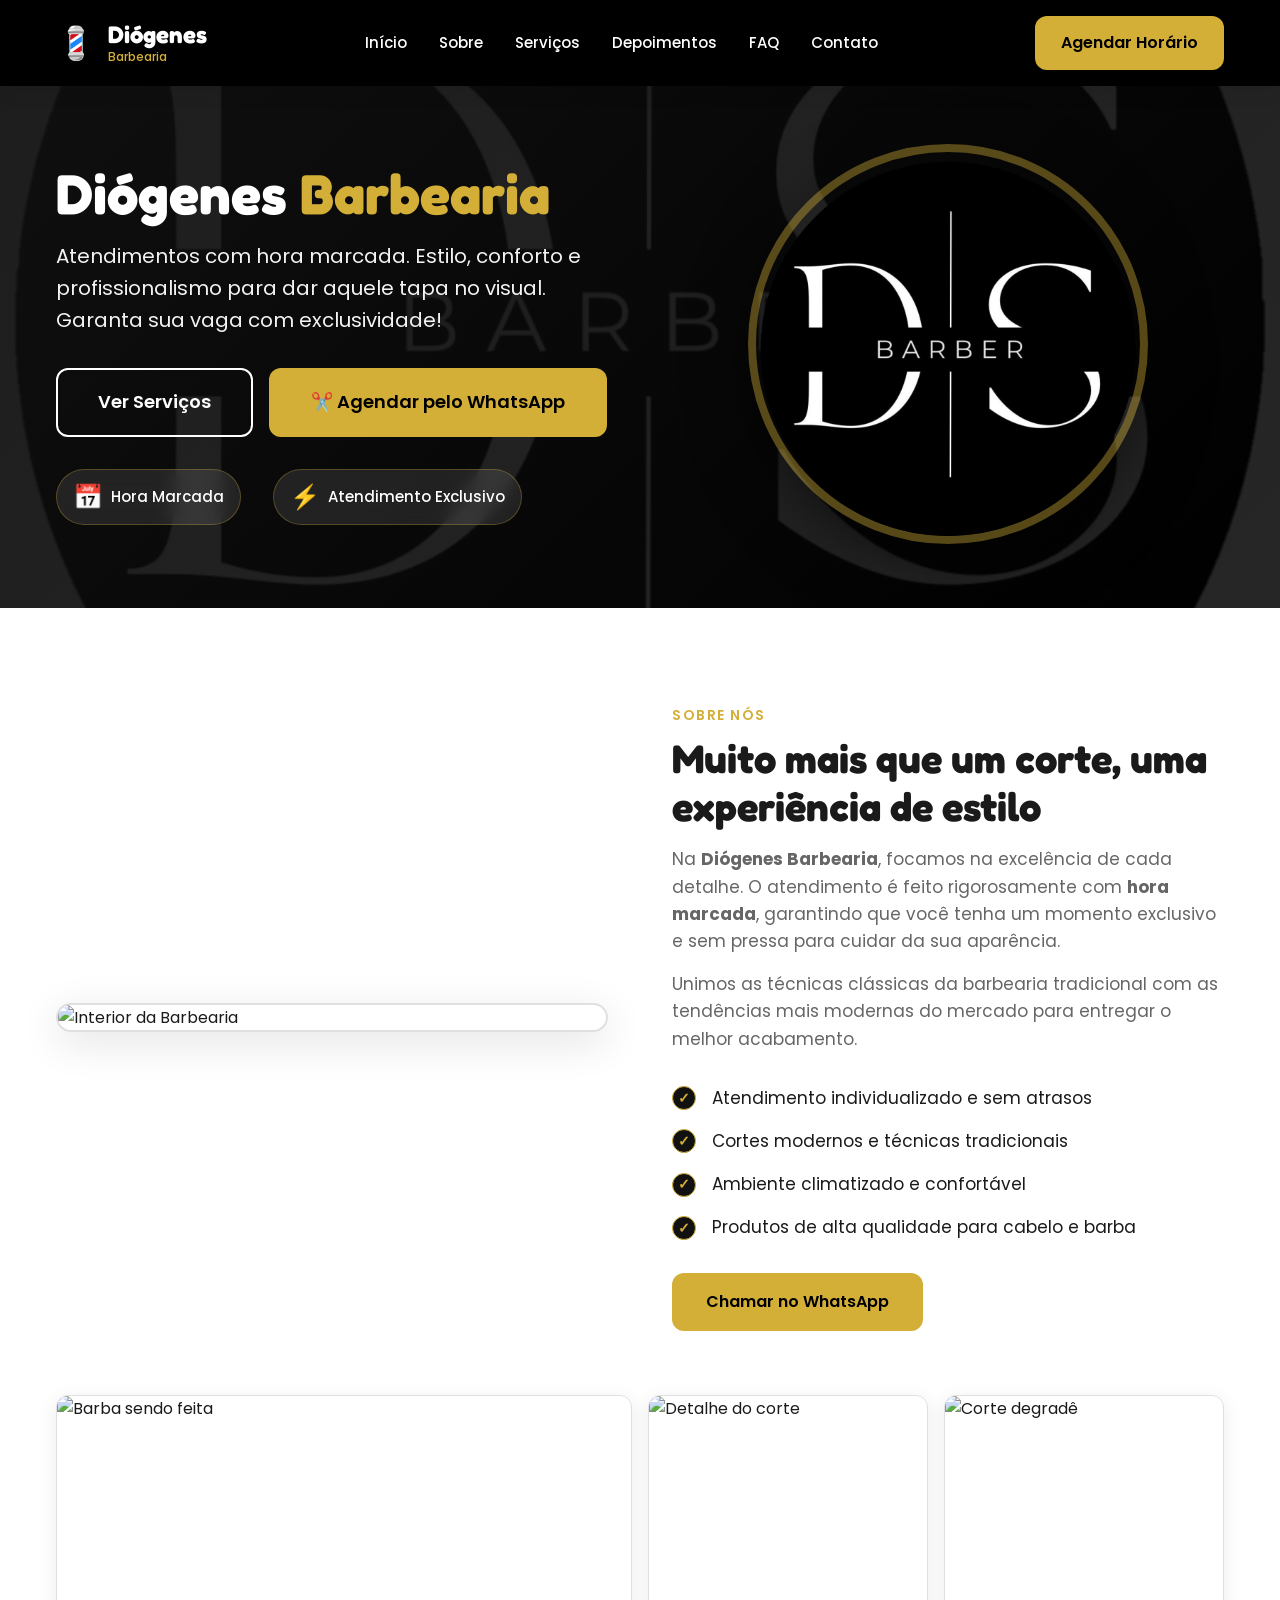
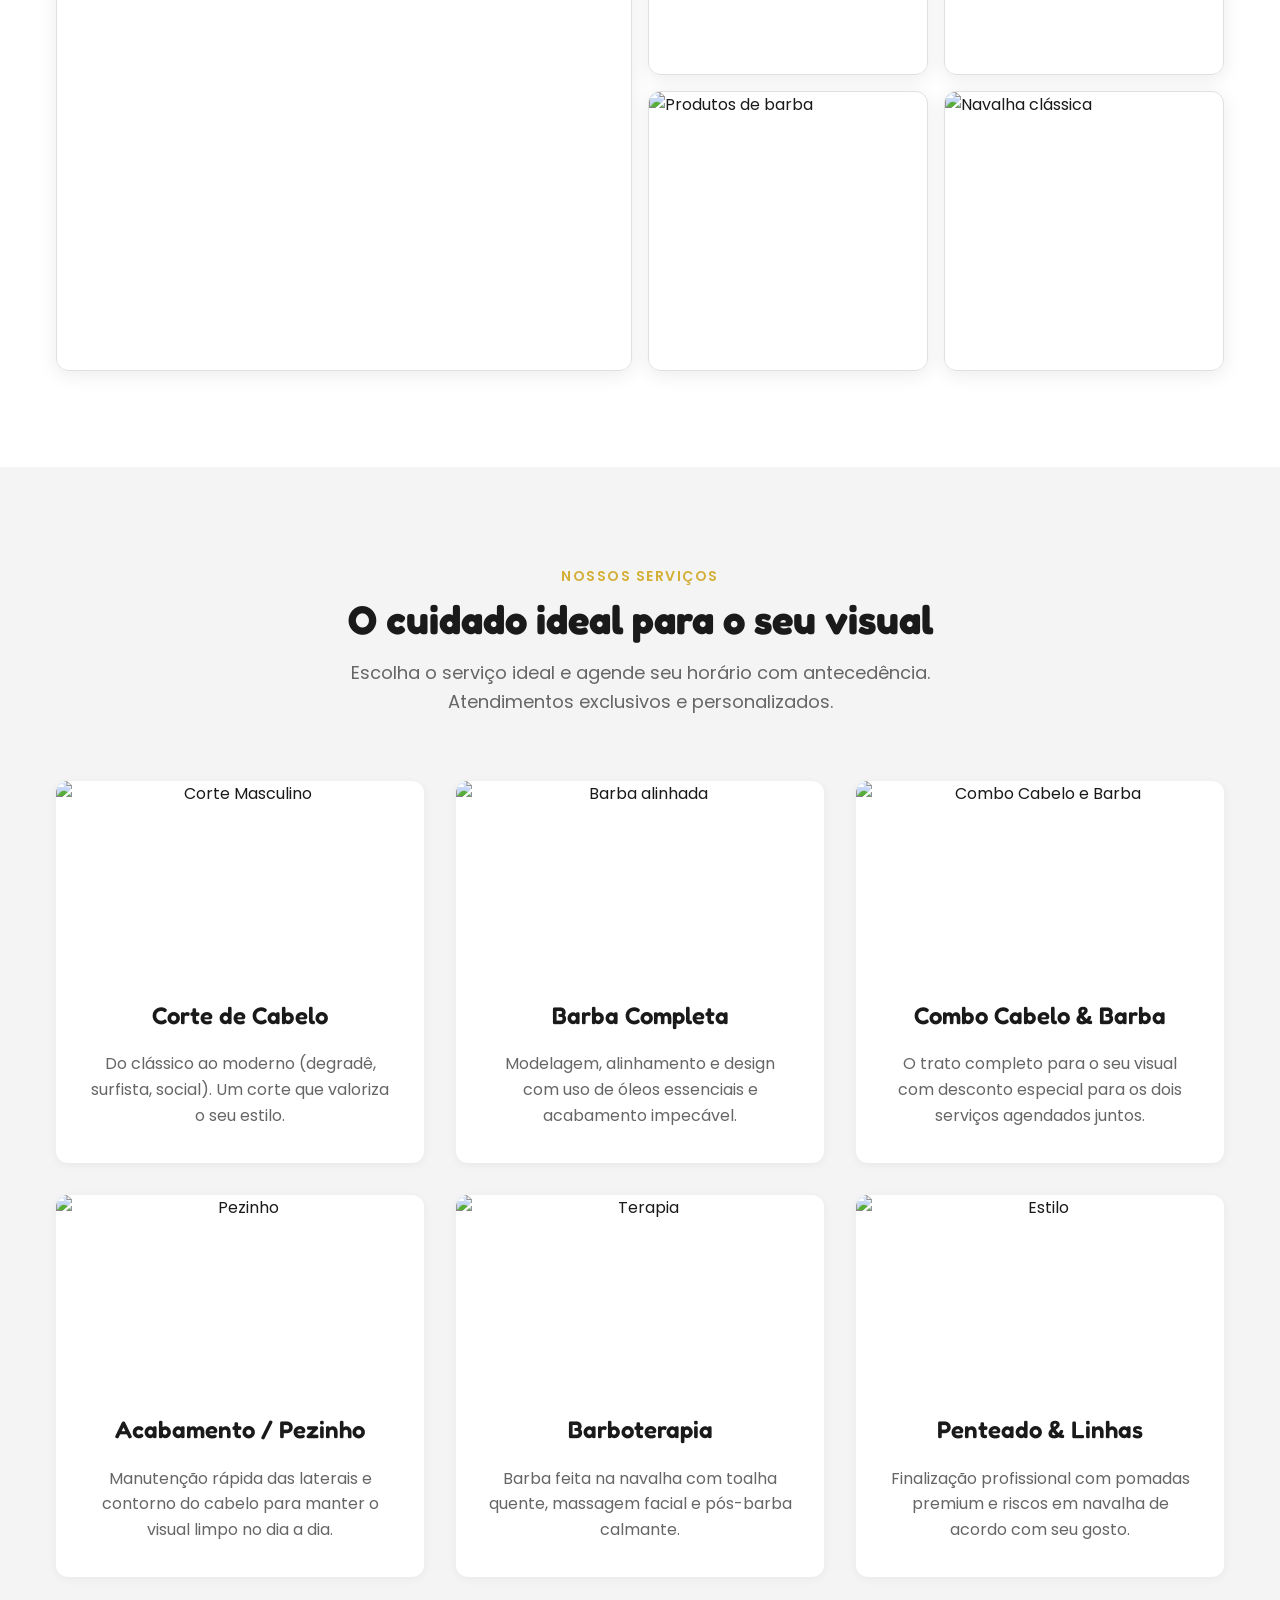
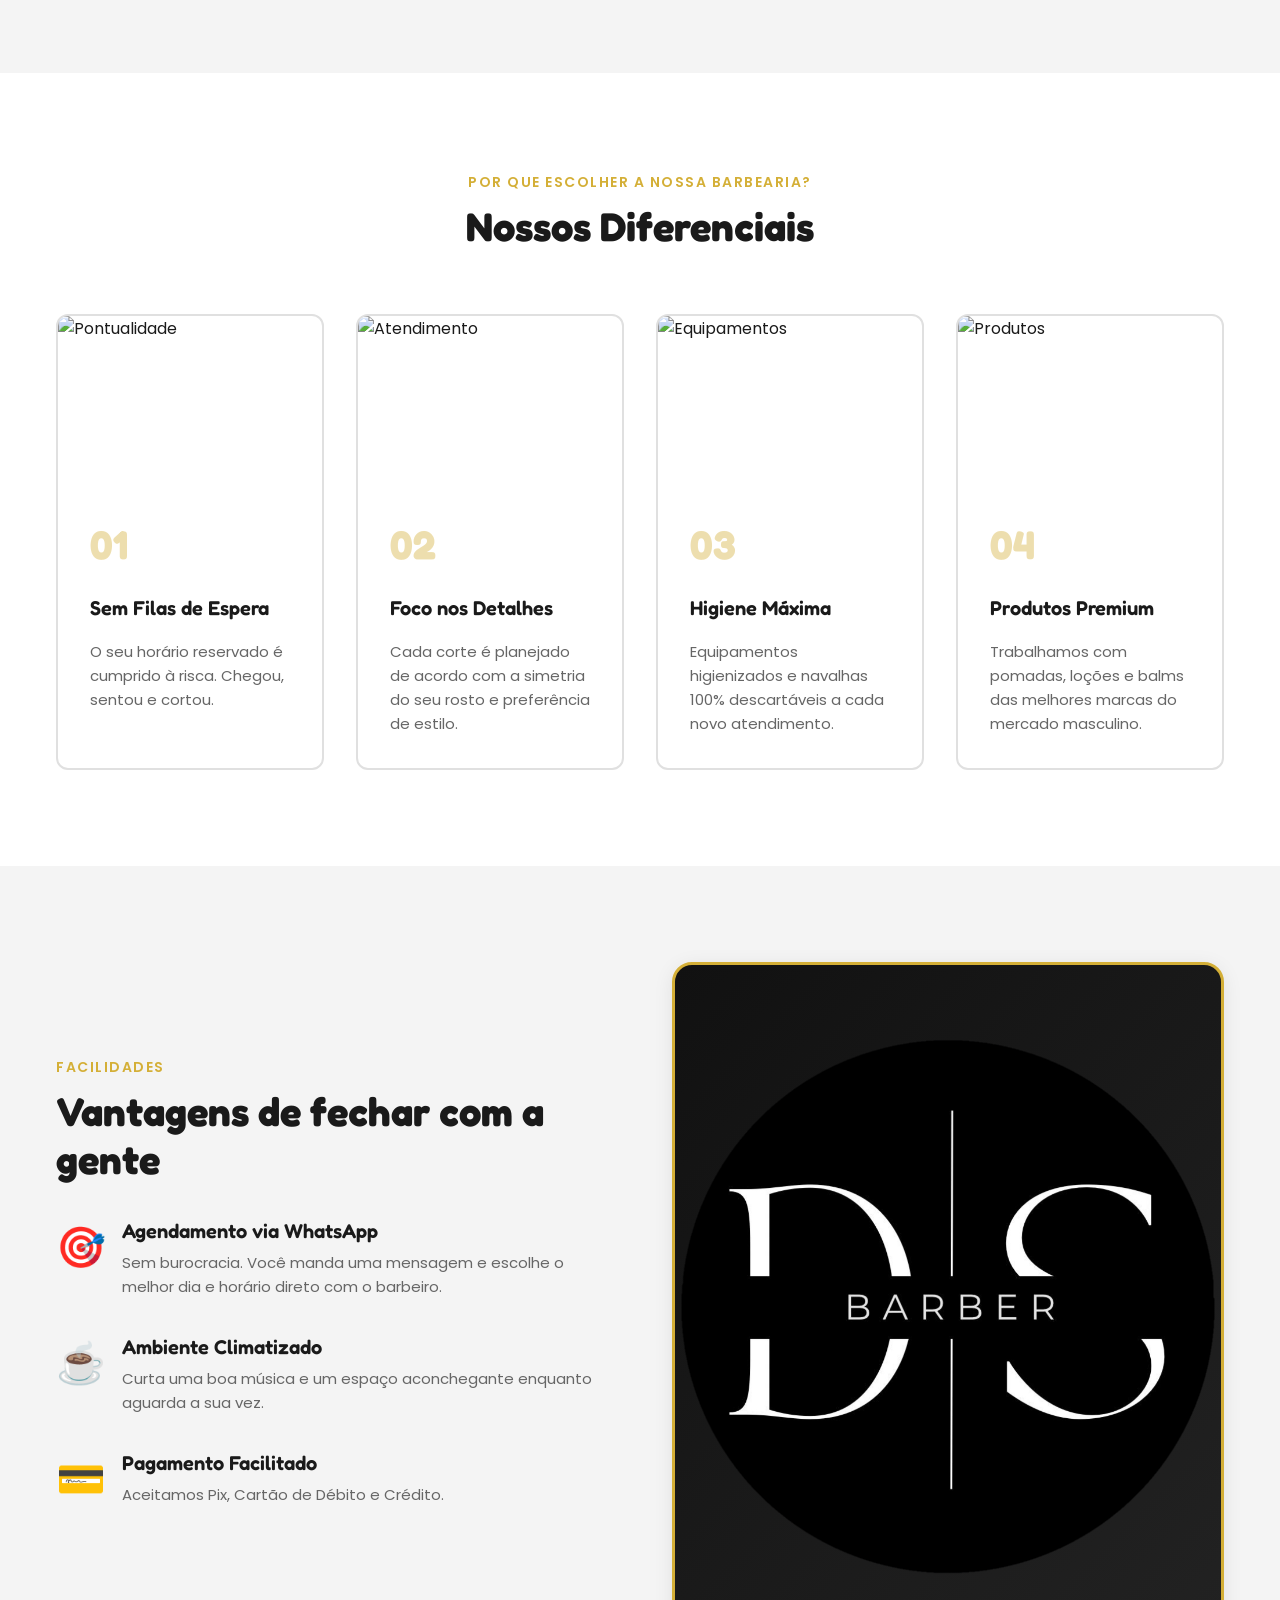
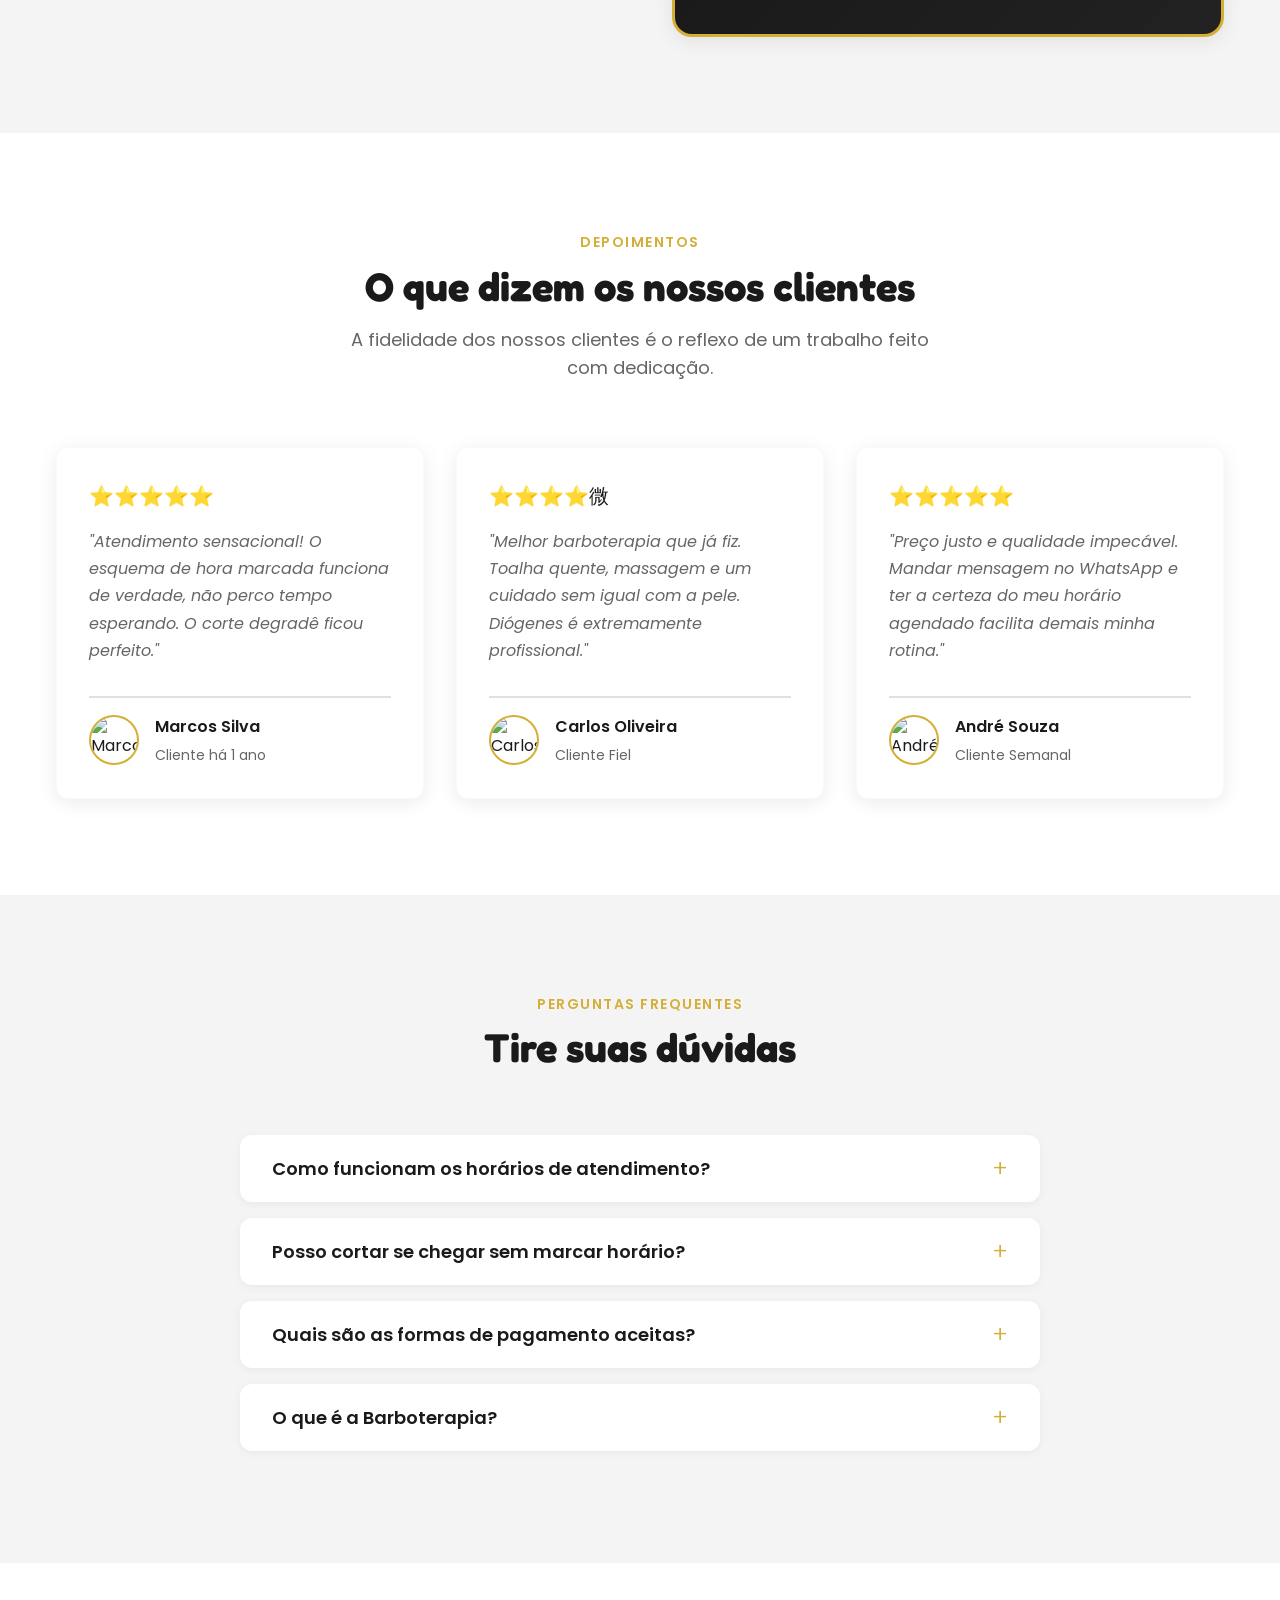
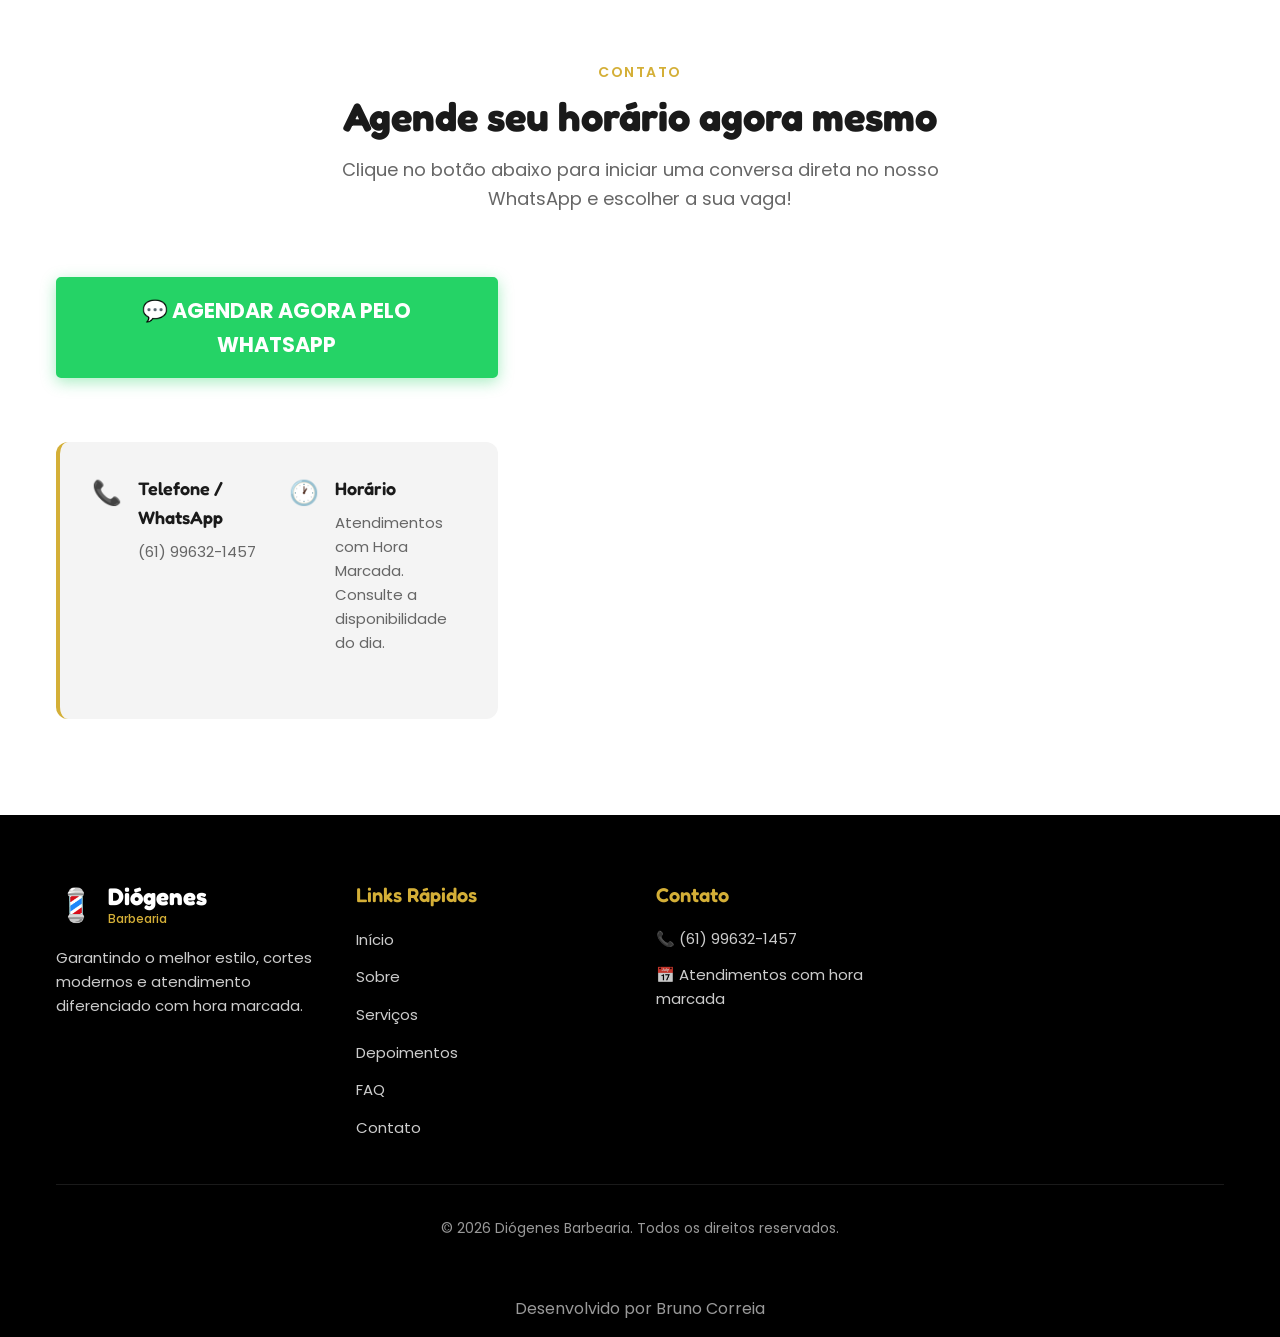
==== index.html @ 28c748ff "primeiro commit landing page barbearia" ====
<!DOCTYPE html>
<html lang="pt-BR">

<head>
    <meta charset="UTF-8">
    <meta name="viewport" content="width=device-width, initial-scale=1.0">

    <!-- ========== TÍTULO E DESCRIÇÃO ========== -->
    <title>Diógenes Barbearia | Estilo e Tradição com Hora Marcada</title>
    <meta name="description"
        content="Diógenes Barbearia. Atendimentos com hora marcada. Cortes modernos, barba alinhada e o cuidado que você merece. Agende seu horário pelo WhatsApp!">

    <!-- ========== FAVICON ========== -->
    <link rel="icon"
        href="data:image/svg+xml,<svg xmlns=%22http://www.w3.org/2000/svg%22 viewBox=%220 0 100 100%22><text y=%22.9em%22 font-size=%2290%22>💈</text></svg>">

    <!-- ========== FOLHA DE ESTILOS ========== -->
    <link rel="stylesheet" href="style.css">

    <!-- ========== FONTES GOOGLE ========== -->
    <link rel="preconnect" href="https://fonts.googleapis.com">
    <link rel="preconnect" href="https://fonts.gstatic.com" crossorigin>
    <link
        href="https://fonts.googleapis.com/css2?family=Poppins:wght@300;400;500;600;700&family=Fredoka:wght@400;500;600;700&display=swap"
        rel="stylesheet">
</head>

<body>

    <!-- ========================================
         HEADER / MENU NAVEGAÇÃO
         ======================================== -->
    <header class="header" id="header">
        <div class="container">
            <div class="header-content">

                <!-- ========== LOGO ========== -->
                <a href="#home" class="logo">
                    <span class="logo-icon">💈</span>
                    <span class="logo-text">
                        <span class="logo-name">Diógenes</span>
                        <span class="logo-tagline">Barbearia</span>
                    </span>
                </a>

                <!-- ========== MENU DESKTOP ========== -->
                <nav class="nav" id="nav-menu">
                    <ul class="nav-list">
                        <li><a href="#home" class="nav-link">Início</a></li>
                        <li><a href="#sobre" class="nav-link">Sobre</a></li>
                        <li><a href="#servicos" class="nav-link">Serviços</a></li>
                        <li><a href="#depoimentos" class="nav-link">Depoimentos</a></li>
                        <li><a href="#faq" class="nav-link">FAQ</a></li>
                        <li><a href="#contato" class="nav-link">Contato</a></li>
                    </ul>
                </nav>

                <!-- ========== BOTÃO CTA HEADER ========== -->
                <a href="https://wa.me/5561996321457?text=Ol%C3%A1%21+Gostaria+de+agendar+um+hor%C3%A1rio+na+D%C3%B3genes+Barbearia." target="_blank" class="btn btn-primary btn-header">Agendar Horário</a>

                <!-- ========== BOTÃO MENU MOBILE ========== -->
                <button class="menu-toggle" id="menu-toggle" aria-label="Toggle menu">
                    <span></span>
                    <span></span>
                    <span></span>
                </button>
            </div>
        </div>
    </header>

    <!-- ========================================
         SEÇÃO HERO / BANNER PRINCIPAL
         ======================================== -->
    <section class="hero" id="home">
        <!-- ========== BACKGROUND COM OVERLAY ========== -->
        <div class="hero-background"
            style="background-image: url('./img/barbearia.png');">
        </div>
        <div class="hero-overlay"></div>

        <div class="container">
            <div class="hero-content">

                <!-- ========== TEXTO HERO ========== -->
                <div class="hero-text">
                    <h1 class="hero-title">
                        Diógenes <span class="highlight">Barbearia</span>
                    </h1>
                    <p class="hero-description">
                        Atendimentos com hora marcada. Estilo, conforto e profissionalismo para dar aquele tapa no visual. Garanta sua vaga com exclusividade!
                    </p>

                    <!-- ========== BOTÕES CTA ========== -->
                    <div class="hero-buttons">
                        <a href="#servicos" class="btn btn-secondary btn-large">Ver Serviços</a>
                        <a href="https://wa.me/5561996321457?text=Ol%C3%A1%21+Quero+dar+um+tapa+no+visual.+Quais+s%C3%A3o+os+hor%C3%A1rios+dispon%C3%ADveis%3F" target="_blank" class="btn btn-primary btn-large">✂️ Agendar pelo WhatsApp</a>
                    </div>

                    <!-- ========== BADGES/DESTAQUES ========== -->
                    <div class="hero-badges">
                        <div class="badge">
                            <span class="badge-icon">📅</span>
                            <span class="badge-text">Hora Marcada</span>
                        </div>
                        <div class="badge">
                            <span class="badge-icon">⚡</span>
                            <span class="badge-text">Atendimento Exclusivo</span>
                        </div>
                    </div>
                </div>

                <!-- ========== IMAGEM HERO ========== -->
                <div class="hero-image">
                    <div class="hero-image-container">
                        <img src="./img/barbearia.png"
                            alt="Corte de cabelo masculino">
                    </div>
                </div>
            </div>
        </div>
    </section>

    <!-- ========================================
         SEÇÃO SOBRE NÓS
         ======================================== -->
    <section class="sobre" id="sobre">
        <div class="container">
            <div class="sobre-content">

                <!-- ========== IMAGEM SOBRE ========== -->
                <div class="sobre-image">
                    <img src="https://images.unsplash.com/photo-1514336937476-a5b961020a5c?q=80"
                        alt="Interior da Barbearia">
                </div>

                <!-- ========== TEXTO SOBRE ========== -->
                <div class="sobre-text">
                    <span class="section-label">Sobre Nós</span>
                    <h2 class="section-title">Muito mais que um corte, uma experiência de estilo</h2>
                    <p class="sobre-description">
                        Na <strong>Diógenes Barbearia</strong>, focamos na excelência de cada detalhe. O atendimento é feito rigorosamente com <strong>hora marcada</strong>, garantindo que você tenha um momento exclusivo e sem pressa para cuidar da sua aparência.
                    </p>
                    <p class="sobre-description">
                        Unimos as técnicas clássicas da barbearia tradicional com as tendências mais modernas do mercado para entregar o melhor acabamento.
                    </p>

                    <!-- ========== LISTA DE DIFERENCIAIS ========== -->
                    <ul class="sobre-list">
                        <li>
                            <span class="list-icon">✓</span>
                            <span>Atendimento individualizado e sem atrasos</span>
                        </li>
                        <li>
                            <span class="list-icon">✓</span>
                            <span>Cortes modernos e técnicas tradicionais</span>
                        </li>
                        <li>
                            <span class="list-icon">✓</span>
                            <span>Ambiente climatizado e confortável</span>
                        </li>
                        <li>
                            <span class="list-icon">✓</span>
                            <span>Produtos de alta qualidade para cabelo e barba</span>
                        </li>
                    </ul>

                    <a href="https://wa.me/5561996321457?text=Ol%C3%A1%21+Quero+reservar+um+hor%C3%A1rio." target="_blank" class="btn btn-primary">Chamar no WhatsApp</a>
                </div>
            </div>

            <!-- ========== GALERIA DE FOTOS ========== -->
            <div class="galeria">
                <div class="galeria-item galeria-item-large">
                    <img src="https://images.unsplash.com/photo-1589985494639-69e60c82cab2?q=80"
                        alt="Barba sendo feita">
                </div>
                <div class="galeria-item">
                    <img src="https://images.unsplash.com/photo-1520338661084-680395057c93?q=80"
                        alt="Detalhe do corte">
                </div>
                <div class="galeria-item">
                    <img src="https://images.unsplash.com/photo-1653875700329-a7c8aca94c95?q=80"
                        alt="Corte degradê">
                </div>
                <div class="galeria-item">
                    <img src="https://images.unsplash.com/photo-1735150949874-ec9c9c82b2c4?q=80"
                    alt="Produtos de barba">
                </div>
                <div class="galeria-item">
                    <img src="https://images.unsplash.com/photo-1648221122279-5246dd0cf86c?q=80"
                        alt="Navalha clássica">
                </div>
            </div>
        </div>
    </section>

    <!-- ========================================
         SEÇÃO SERVIÇOS
         ======================================== -->
    <section class="servicos" id="servicos">
        <div class="container">

            <!-- ========== TÍTULO DA SEÇÃO ========== -->
            <div class="section-header">
                <span class="section-label">Nossos Serviços</span>
                <h2 class="section-title">O cuidado ideal para o seu visual</h2>
                <p class="section-description">
                    Escolha o serviço ideal e agende seu horário com antecedência. Atendimentos exclusivos e personalizados.
                </p>
            </div>

            <!-- ========== GRID DE SERVIÇOS ========== -->
            <div class="servicos-grid">

                <!-- Serviço 1 -->
                <div class="servico-card">
                    <div class="servico-image">
                        <img src="https://images.unsplash.com/photo-1520338661084-680395057c93?q=80"
                            alt="Corte Masculino">
                    </div>
                    <div class="servico-icon"></div>
                    <h3 class="servico-title">Corte de Cabelo</h3>
                    <p class="servico-description">
                        Do clássico ao moderno (degradê, surfista, social). Um corte que valoriza o seu estilo.
                    </p>
                </div>

                <!-- Serviço 2 -->
                <div class="servico-card">
                    <div class="servico-image">
                        <img src="https://images.unsplash.com/photo-1648221122279-5246dd0cf86c?q=80"
                            alt="Barba alinhada">
                    </div>
                    <div class="servico-icon"></div>
                    <h3 class="servico-title">Barba Completa</h3>
                    <p class="servico-description">
                        Modelagem, alinhamento e design com uso de óleos essenciais e acabamento impecável.
                    </p>
                </div>

                <!-- Serviço 3 -->
                <div class="servico-card">
                    <div class="servico-image">
                        <img src="https://images.unsplash.com/photo-1589985494639-69e60c82cab2?q=80"
                            alt="Combo Cabelo e Barba">
                    </div>
                    <div class="servico-icon"></div>
                    <h3 class="servico-title">Combo Cabelo & Barba</h3>
                    <p class="servico-description">
                        O trato completo para o seu visual com desconto especial para os dois serviços agendados juntos.
                    </p>
                </div>

                <!-- Serviço 4 -->
                <div class="servico-card">
                    <div class="servico-image">
                        <img src="https://images.unsplash.com/photo-1735150949874-ec9c9c82b2c4?q=80" alt="Pezinho">
                    </div>
                    <div class="servico-icon"></div>
                    <h3 class="servico-title">Acabamento / Pezinho</h3>
                    <p class="servico-description">
                        Manutenção rápida das laterais e contorno do cabelo para manter o visual limpo no dia a dia.
                    </p>
                </div>

                <!-- Serviço 5 -->
                <div class="servico-card">
                    <div class="servico-image">
                        <img src="https://images.unsplash.com/photo-1653875700329-a7c8aca94c95?q=80" alt="Terapia">
                    </div>
                    <div class="servico-icon"></div>
                    <h3 class="servico-title">Barboterapia</h3>
                    <p class="servico-description">
                        Barba feita na navalha com toalha quente, massagem facial e pós-barba calmante.
                    </p>
                </div>

                <!-- Serviço 6 -->
                <div class="servico-card">
                    <div class="servico-image">
                        <img src="https://images.unsplash.com/photo-1599351431202-1e0f0137899a?w=400&q=80"
                            alt="Estilo">
                    </div>
                    <div class="servico-icon"></div>
                    <h3 class="servico-title">Penteado & Linhas</h3>
                    <p class="servico-description">
                        Finalização profissional com pomadas premium e riscos em navalha de acordo com seu gosto.
                    </p>
                </div>
            </div>
        </div>
    </section>

    <!-- ========================================
         SEÇÃO DESTAQUES / DIFERENCIAIS
         ======================================== -->
    <section class="destaques">
        <div class="container">

            <!-- ========== TÍTULO DA SEÇÃO ========== -->
            <div class="section-header">
                <span class="section-label">Por Que Escolher a Nossa Barbearia?</span>
                <h2 class="section-title">Nossos Diferenciais</h2>
            </div>

            <!-- ========== GRID DE DESTAQUES ========== -->
            <div class="destaques-grid">

                <div class="destaque-card">
                    <div class="destaque-image">
                        <img src="https://images.unsplash.com/photo-1503951914875-452162b0f3f1?w=400&q=80"
                            alt="Pontualidade">
                    </div>
                    <div class="destaque-number">01</div>
                    <h3 class="destaque-title">Sem Filas de Espera</h3>
                    <p class="destaque-description">
                        O seu horário reservado é cumprido à risca. Chegou, sentou e cortou.
                    </p>
                </div>

                <div class="destaque-card">
                    <div class="destaque-image">
                        <img src="https://images.unsplash.com/photo-1621605815971-fbc98d665033?w=400&q=80"
                            alt="Atendimento">
                    </div>
                    <div class="destaque-number">02</div>
                    <h3 class="destaque-title">Foco nos Detalhes</h3>
                    <p class="destaque-description">
                        Cada corte é planejado de acordo com a simetria do seu rosto e preferência de estilo.
                    </p>
                </div>

                <div class="destaque-card">
                    <div class="destaque-image">
                        <img src="https://images.unsplash.com/photo-1585747860715-2ba37e788b70?w=400&q=80"
                            alt="Equipamentos">
                    </div>
                    <div class="destaque-number">03</div>
                    <h3 class="destaque-title">Higiene Máxima</h3>
                    <p class="destaque-description">
                        Equipamentos higienizados e navalhas 100% descartáveis a cada novo atendimento.
                    </p>
                </div>

                <div class="destaque-card">
                    <div class="destaque-image">
                        <img src="https://images.unsplash.com/photo-1587909209111-5097ee578ec3?q=80"
                            alt="Produtos">
                    </div>
                    <div class="destaque-number">04</div>
                    <h3 class="destaque-title">Produtos Premium</h3>
                    <p class="destaque-description">
                        Trabalhamos com pomadas, loções e balms das melhores marcas do mercado masculino.
                    </p>
                </div>
            </div>
        </div>
    </section>

    <!-- ========================================
         SEÇÃO BENEFÍCIOS
         ======================================== -->
    <section class="beneficios">
        <div class="container">
            <div class="beneficios-content">

                <!-- ========== TEXTO BENEFÍCIOS ========== -->
                <div class="beneficios-text">
                    <span class="section-label">Facilidades</span>
                    <h2 class="section-title">Vantagens de fechar com a gente</h2>

                    <div class="beneficios-list">
                        <div class="beneficio-item">
                            <div class="beneficio-icon">🎯</div>
                            <div class="beneficio-text">
                                <h3>Agendamento via WhatsApp</h3>
                                <p>Sem burocracia. Você manda uma mensagem e escolhe o melhor dia e horário direto com o barbeiro.</p>
                            </div>
                        </div>

                        <div class="beneficio-item">
                            <div class="beneficio-icon">☕</div>
                            <div class="beneficio-text">
                                <h3>Ambiente Climatizado</h3>
                                <p>Curta uma boa música e um espaço aconchegante enquanto aguarda a sua vez.</p>
                            </div>
                        </div>

                        <div class="beneficio-item">
                            <div class="beneficio-icon">💳</div>
                            <div class="beneficio-text">
                                <h3>Pagamento Facilitado</h3>
                                <p>Aceitamos Pix, Cartão de Débito e Crédito.</p>
                            </div>
                        </div>
                    </div>
                </div>

                <!-- ========== IMAGEM BENEFÍCIOS ========== -->
                <div class="beneficios-image">
                    <div class="beneficios-image-placeholder">
                        <img class="beneficios-emoji" src="./img/barbearia.png" alt="logo babearia">
                    </div>
                </div>
            </div>
        </div>
    </section>

    <!-- ========================================
         SEÇÃO DEPOIMENTOS
         ======================================== -->
    <section class="depoimentos" id="depoimentos">
        <div class="container">

            <!-- ========== TÍTULO DA SEÇÃO ========== -->
            <div class="section-header">
                <span class="section-label">Depoimentos</span>
                <h2 class="section-title">O que dizem os nossos clientes</h2>
                <p class="section-description">
                    A fidelidade dos nossos clientes é o reflexo de um trabalho feito com dedicação.
                </p>
            </div>

            <!-- ========== GRID DE DEPOIMENTOS ========== -->
            <div class="depoimentos-grid">

                <!-- Depoimento 1 -->
                <div class="depoimento-card">
                    <div class="depoimento-rating">⭐⭐⭐⭐⭐</div>
                    <p class="depoimento-text">
                        "Atendimento sensacional! O esquema de hora marcada funciona de verdade, não perco tempo esperando. O corte degradê ficou perfeito."
                    </p>
                    <div class="depoimento-author">
                        <div class="author-avatar">
                            <img src="https://images.unsplash.com/photo-1500648767791-00dcc994a43e?w=100&q=80"
                                alt="Marcos Silva">
                        </div>
                        <div class="author-info">
                            <h4 class="author-name">Marcos Silva</h4>
                            <p class="author-pet">Cliente há 1 ano</p>
                        </div>
                    </div>
                </div>

                <!-- Depoimento 2 -->
                <div class="depoimento-card">
                    <div class="depoimento-rating">⭐⭐⭐⭐微</div>
                    <p class="depoimento-text">
                        "Melhor barboterapia que já fiz. Toalha quente, massagem e um cuidado sem igual com a pele. Diógenes é extremamente profissional."
                    </p>
                    <div class="depoimento-author">
                        <div class="author-avatar">
                            <img src="https://images.unsplash.com/photo-1534774592507-488885376ad3?w=100&q=80"
                                alt="Carlos Oliveira">
                        </div>
                        <div class="author-info">
                            <h4 class="author-name">Carlos Oliveira</h4>
                            <p class="author-pet">Cliente Fiel</p>
                        </div>
                    </div>
                </div>

                <!-- Depoimento 3 -->
                <div class="depoimento-card">
                    <div class="depoimento-rating">⭐⭐⭐⭐⭐</div>
                    <p class="depoimento-text">
                        "Preço justo e qualidade impecável. Mandar mensagem no WhatsApp e ter a certeza do meu horário agendado facilita demais minha rotina."
                    </p>
                    <div class="depoimento-author">
                        <div class="author-avatar">
                            <img src="https://images.unsplash.com/photo-1438761681033-6461ffad8d80?w=100&q=80"
                                alt="André Paula">
                        </div>
                        <div class="author-info">
                            <h4 class="author-name">André Souza</h4>
                            <p class="author-pet">Cliente Semanal</p>
                        </div>
                    </div>
                </div>
            </div>
        </div>
    </section>

    <!-- ========================================
         SEÇÃO FAQ (PERGUNTAS FREQUENTES)
         ======================================== -->
    <section class="faq" id="faq">
        <div class="container">

            <!-- ========== TÍTULO DA SEÇÃO ========== -->
            <div class="section-header">
                <span class="section-label">Perguntas Frequentes</span>
                <h2 class="section-title">Tire suas dúvidas</h2>
            </div>

            <!-- ========== LISTA FAQ ACORDEÃO ========== -->
            <div class="faq-list">

                <!-- FAQ Item 1 -->
                <div class="faq-item">
                    <button class="faq-question">
                        <span>Como funcionam os horários de atendimento?</span>
                        <span class="faq-icon">+</span>
                    </button>
                    <div class="faq-answer">
                        <p>Trabalhamos exclusivamente sob agendamento prévio. Entre em contato pelo nosso WhatsApp para conferir a grade de horários disponíveis da semana.</p>
                    </div>
                </div>

                <!-- FAQ Item 2 -->
                <div class="faq-item">
                    <button class="faq-question">
                        <span>Posso cortar se chegar sem marcar horário?</span>
                        <span class="faq-icon">+</span>
                    </button>
                    <div class="faq-answer">
                        <p>Para podermos te dar total atenção e evitar filas, priorizamos os horários agendados. Recomendamos mandar uma mensagem rápida antes de vir para garantir seu atendimento!</p>
                    </div>
                </div>

                <!-- FAQ Item 3 -->
                <div class="faq-item">
                    <button class="faq-question">
                        <span>Quais são as formas de pagamento aceitas?</span>
                        <span class="faq-icon">+</span>
                    </button>
                    <div class="faq-answer">
                        <p>Aceitamos pagamentos em dinheiro, PIX e cartões de débito ou crédito.</p>
                    </div>
                </div>

                <!-- FAQ Item 4 -->
                <div class="faq-item">
                    <button class="faq-question">
                        <span>O que é a Barboterapia?</span>
                        <span class="faq-icon">+</span>
                    </button>
                    <div class="faq-answer">
                        <p>É um tratamento relaxante completo para a sua barba: usamos toalhas quentes para abrir os poros, cremes pré-shave hidratantes, corte detalhado na navalha e finalização com pós-barba nutritivo para evitar irritações.</p>
                    </div>
                </div>
            </div>
        </div>
    </section>

    <!-- ========================================
         SEÇÃO CONTATO
         ======================================== -->
    <section class="contato" id="contato">
        <div class="container">

            <!-- ========== TÍTULO DA SEÇÃO ========== -->
            <div class="section-header">
                <span class="section-label">Contato</span>
                <h2 class="section-title">Agende seu horário agora mesmo</h2>
                <p class="section-description">
                    Clique no botão abaixo para iniciar uma conversa direta no nosso WhatsApp e escolher a sua vaga!
                </p>
            </div>

            <div class="contato-content" style="text-align: center; margin-bottom: 40px;">
                <!-- BOTÃO WHATSAPP DIRETO CHAMATIVO -->
                <a href="https://wa.me/5561996321457?text=Ol%C3%A1+D%C3%B3genes%2C+quero+agendar+um+hor%C3%A1rio+para+esta+semana%21" target="_blank" class="btn btn-primary btn-large" style="background-color: #25D366; border-color: #25D366; font-size: 1.3rem; padding: 15px 40px; display: inline-flex; align-items: center; gap: 10px; color: #fff; text-decoration: none; border-radius: 5px; font-weight: bold; box-shadow: 0 4px 15px rgba(37,211,102,0.4);">
                    <span>💬 AGENDAR AGORA PELO WHATSAPP</span>
                </a>
            </div>

            <div class="contato-content">

                <!-- ========== INFORMAÇÕES DE CONTATO ========== -->
                <div class="contato-info" style="grid-template-columns: 1fr 1fr; display: grid; gap: 20px;">

                    <div class="info-item">
                        <div class="info-icon">📞</div>
                        <div class="info-text">
                            <h3>Telefone / WhatsApp</h3>
                            <p>(61) 99632-1457</p>
                        </div>
                    </div>

                    <div class="info-item">
                        <div class="info-icon">🕐</div>
                        <div class="info-text">
                            <h3>Horário</h3>
                            <p>Atendimentos com Hora Marcada.<br>Consulte a disponibilidade do dia.</p>
                        </div>
                    </div>

                </div>

            </div>
        </div>
    </section>

    <!-- ========================================
         FOOTER / RODAPÉ
         ======================================== -->
    <footer class="footer">
        <div class="container">
            <div class="footer-content">

                <!-- ========== COLUNA 1: SOBRE ========== -->
                <div class="footer-col">
                    <div class="footer-logo">
                        <span class="logo-icon">💈</span>
                        <span class="logo-text">
                            <span class="logo-name">Diógenes</span>
                            <span class="logo-tagline">Barbearia</span>
                        </span>
                    </div>
                    <p class="footer-description">
                        Garantindo o melhor estilo, cortes modernos e atendimento diferenciado com hora marcada.
                    </p>
                </div>

                <!-- ========== COLUNA 2: LINKS RÁPIDOS ========== -->
                <div class="footer-col">
                    <h3 class="footer-title">Links Rápidos</h3>
                    <ul class="footer-links">
                        <li><a href="#home">Início</a></li>
                        <li><a href="#sobre">Sobre</a></li>
                        <li><a href="#servicos">Serviços</a></li>
                        <li><a href="#depoimentos">Depoimentos</a></li>
                        <li><a href="#faq">FAQ</a></li>
                        <li><a href="#contato">Contato</a></li>
                    </ul>
                </div>

                <!-- ========== COLUNA 3: CONTATO ========== -->
                <div class="footer-col">
                    <h3 class="footer-title">Contato</h3>
                    <ul class="footer-contact">
                        <li>📞 (61) 99632-1457</li>
                        <li>📅 Atendimentos com hora marcada</li>
                    </ul>
                </div>
            </div>

            <!-- ========== LINHA DE COPYRIGHT ========== -->
            <div class="footer-bottom">
                <p>&copy; 2026 Diógenes Barbearia. Todos os direitos reservados.</p>
            </div>
        </div>
    </footer>

    <!-- ========== CRÉDITOS SOLICITADOS ========== -->
    <div class="credits">
        Desenvolvido por Bruno Correia
    </div>

    <!-- ========== ARQUIVO JAVASCRIPT ========== -->
    <script src="script.js"></script>

</body>

</html>
---- style.css ----
/* ==========================================
   VARIÁVEIS CSS - PERSONALIZE AS CORES AQUI
   ========================================== */
:root {
    /* ========== CORES PRINCIPAIS (INSPIRADO NA BARBEARIA + DOURADO) ========== */
    --cor-primaria: #111111;          /* Preto profundo predominante */
    --cor-primaria-escura: #000000;   /* Preto absoluto para hovers/contrastes */
    --cor-primaria-clara: #F4F4F4;    /* Cinza gelo muito claro para backgrounds neutros */

    --cor-secundaria: #D4AF37;        /* Ouro Metálico/Dourado Clássico */
    --cor-secundaria-escura: #AA8B2C; /* Dourado mais escuro para hover de botões */
    --cor-secundaria-clara: #F9F5E8;  /* Creme/Ouro muito suave para fundos destacados */

    --cor-acento: #D4AF37;            /* Dourado mantido para acentos e consistência */
    --cor-acento-escura: #AA8B2C;     /* Dourado escuro */
    --cor-acento-clara: #F9F5E8;      /* Dourado claro de fundo */

    /* ========== CORES NEUTRAS ========== */
    --cor-texto: #1A1A1A;             /* Texto principal quase preto para alta legibilidade */
    --cor-texto-claro: #666666;       /* Texto secundário/cinza elegante */
    --cor-branco: #FFFFFF;            /* Branco puro */
    --cor-cinza-claro: #FAFAFA;       /* Cinza de fundo extremamente limpo */
    --cor-cinza: #E0E0E0;             /* Linhas divisórias e bordas sutis */
    --cor-cinza-medio: #BDBDBD;       /* Cinza médio */

    /* ========== TIPOGRAFIA (EDITÁVEL) ========== */
    --fonte-principal: 'Poppins', sans-serif;
    --fonte-display: 'Fredoka', cursive;

    /* ========== ESPAÇAMENTOS (EDITÁVEL) ========== */
    --espacamento-xs: 0.5rem;   /* 8px */
    --espacamento-sm: 1rem;     /* 16px */
    --espacamento-md: 2rem;     /* 32px */
    --espacamento-lg: 4rem;     /* 64px */
    --espacamento-xl: 6rem;     /* 96px */

    /* ========== TAMANHOS (EDITÁVEL) ========== */
    --border-radius: 12px;
    --border-radius-lg: 20px;
    --box-shadow: 0 4px 20px rgba(0, 0, 0, 0.08);
    --box-shadow-lg: 0 10px 40px rgba(0, 0, 0, 0.12);

    /* ========== TRANSIÇÕES ========== */
    --transicao: all 0.3s ease;
}

/* ==========================================
   RESET E CONFIGURAÇÕES GLOBAIS
   ========================================== */
* {
    margin: 0;
    padding: 0;
    box-sizing: border-box;
}

html {
    scroll-behavior: smooth;
    font-size: 16px;
}

body {
    font-family: var(--fonte-principal);
    color: var(--cor-texto);
    line-height: 1.6;
    overflow-x: hidden;
}

img {
    max-width: 100%;
    height: auto;
    display: block;
}

a {
    text-decoration: none;
    color: inherit;
}

ul {
    list-style: none;
}

button {
    border: none;
    background: none;
    cursor: pointer;
    font-family: inherit;
}

/* ==========================================
   CONTAINER E UTILITÁRIOS
   ========================================== */
.container {
    max-width: 1200px;
    margin: 0 auto;
    padding: 0 var(--espacamento-sm);
}

.section-label {
    display: inline-block;
    color: var(--cor-secundaria); /* Ajustado para dourado para destacar a barbearia */
    font-weight: 600;
    font-size: 0.875rem;
    text-transform: uppercase;
    letter-spacing: 1.5px;
    margin-bottom: var(--espacamento-xs);
}

.section-title {
    font-family: var(--fonte-display);
    font-size: 2.5rem;
    font-weight: 700;
    color: var(--cor-texto);
    margin-bottom: var(--espacamento-sm);
    line-height: 1.2;
}

.section-description {
    font-size: 1.125rem;
    color: var(--cor-texto-claro);
    max-width: 600px;
    margin: 0 auto;
}

.section-header {
    text-align: center;
    margin-bottom: var(--espacamento-lg);
}

/* ==========================================
   BOTÕES
   ========================================== */
.btn {
    display: inline-block;
    padding: 0.875rem 2rem;
    border-radius: var(--border-radius);
    font-weight: 600;
    font-size: 1rem;
    text-align: center;
    transition: var(--transicao);
    cursor: pointer;
    border: 2px solid transparent;
}

.btn-primary {
    background: var(--cor-secundaria); /* Primário agora é Dourado para botões chamativos */
    color: var(--cor-primaria-escura);  /* Texto preto no botão dourado para alto contraste */
}

.btn-primary:hover {
    background: var(--cor-secundaria-escura);
    transform: translateY(-2px);
    box-shadow: var(--box-shadow);
}

.btn-secondary {
    background: transparent;
    color: var(--cor-branco);
    border-color: var(--cor-branco);
}

.btn-secondary:hover {
    background: var(--cor-branco);
    color: var(--cor-primaria-escura);
}

/* ========== BOTÃO SECUNDÁRIO NO HERO (EDITÁVEL) ========== */
.hero .btn-secondary {
    color: var(--cor-branco);
    border-color: var(--cor-branco);
}

.hero .btn-secondary:hover {
    background: var(--cor-branco);
    color: var(--cor-primaria-escura);
}

.btn-large {
    padding: 1.125rem 2.5rem;
    font-size: 1.125rem;
}

.btn-block {
    display: block;
    width: 100%;
}

/* ==========================================
   HEADER / NAVEGAÇÃO
   ========================================== */
.header {
    position: fixed;
    top: 0;
    left: 0;
    width: 100%;
    background: var(--cor-primaria-escura); /* Header preto luxuoso */
    box-shadow: var(--box-shadow);
    z-index: 1000;
    transition: var(--transicao);
}

.header-content {
    display: flex;
    align-items: center;
    justify-content: space-between;
    padding: 1rem 0;
}

/* Logo */
.logo {
    display: flex;
    align-items: center;
    gap: 0.75rem;
}

.logo-icon {
    font-size: 2rem;
}

.logo-text {
    display: flex;
    flex-direction: column;
    line-height: 1.2;
}

.logo-name {
    font-family: var(--fonte-display);
    font-size: 1.5rem;
    font-weight: 700;
    color: var(--cor-branco);
}

.logo-tagline {
    font-size: 0.75rem;
    color: var(--cor-secundaria); /* Tagline em dourado */
    font-weight: 500;
}

/* Navegação Desktop */
.nav-list {
    display: flex;
    gap: 2rem;
    align-items: center;
}

.nav-link {
    color: var(--cor-branco); /* Links brancos sobre o fundo preto */
    font-weight: 500;
    font-size: 0.9375rem;
    transition: var(--transicao);
    position: relative;
}

.nav-link::after {
    content: '';
    position: absolute;
    bottom: -5px;
    left: 0;
    width: 0;
    height: 2px;
    background: var(--cor-secundaria); /* Linha de foco dourada */
    transition: var(--transicao);
}

.nav-link:hover {
    color: var(--cor-secundaria);
}

.nav-link:hover::after {
    width: 100%;
}

.btn-header {
    padding: 0.75rem 1.5rem;
}

/* Menu Mobile Toggle */
.menu-toggle {
    display: none;
    flex-direction: column;
    gap: 5px;
    width: 30px;
    height: 30px;
    justify-content: center;
    cursor: pointer;
}

.menu-toggle span {
    display: block;
    width: 100%;
    height: 3px;
    background: var(--cor-secundaria); /* Linhas douradas no mobile toggle */
    border-radius: 3px;
    transition: var(--transicao);
}

.menu-toggle.active span:nth-child(1) {
    transform: rotate(45deg) translate(8px, 8px);
}

.menu-toggle.active span:nth-child(2) {
    opacity: 0;
}

.menu-toggle.active span:nth-child(3) {
    transform: rotate(-45deg) translate(7px, -7px);
}

/* ==========================================
   SEÇÃO HERO (EDITÁVEL)
   ========================================== */
.hero {
    position: relative;
    padding: calc(80px + var(--espacamento-lg)) 0 var(--espacamento-lg);
    overflow: hidden;
    min-height: 600px;
}

/* ========== HERO BACKGROUND (EDITÁVEL) ========== */
.hero-background {
    position: absolute;
    top: 0;
    left: 0;
    width: 100%;
    height: 100%;
    background-size: cover;
    background-position: center;
    background-repeat: no-repeat;
    z-index: 1;
}

/* ========== HERO OVERLAY (EDITÁVEL) ========== */
.hero-overlay {
    position: absolute;
    top: 0;
    left: 0;
    width: 100%;
    height: 100%;
    background: linear-gradient(135deg, rgba(17, 17, 17, 0.95) 0%, rgba(0, 0, 0, 0.85) 100%); /* Overlay escuro da barbearia */
    z-index: 2;
}

.hero .container {
    position: relative;
    z-index: 3;
}

.hero-content {
    display: grid;
    grid-template-columns: 1fr 1fr;
    gap: var(--espacamento-lg);
    align-items: center;
}

.hero-title {
    font-family: var(--fonte-display);
    font-size: 3.5rem;
    font-weight: 700;
    line-height: 1.1;
    color: var(--cor-branco);
    margin-bottom: var(--espacamento-sm);
}

.hero-title .highlight {
    color: var(--cor-secundaria); /* Destaque em ouro */
    position: relative;
}

.hero-description {
    font-size: 1.25rem;
    color: rgba(255, 255, 255, 0.95);
    margin-bottom: var(--espacamento-md);
}

.hero-buttons {
    display: flex;
    gap: var(--espacamento-sm);
    margin-bottom: var(--espacamento-md);
}

.hero-badges {
    display: flex;
    gap: var(--espacamento-md);
}

.badge {
    display: flex;
    align-items: center;
    gap: 0.5rem;
    background: rgba(255, 255, 255, 0.1);
    padding: 0.5rem 1rem;
    border-radius: 50px;
    backdrop-filter: blur(10px);
    border: 1px solid rgba(212, 175, 55, 0.3); /* Bordas douradas sutis nos badges */
}

.badge-icon {
    font-size: 1.5rem;
}

.badge-text {
    font-size: 0.9375rem;
    font-weight: 500;
    color: var(--cor-branco);
}

/* ========== HERO IMAGE CONTAINER (EDITÁVEL) ========== */
.hero-image-container {
    width: 100%;
    max-width: 400px;
    margin: 0 auto;
    border-radius: 50%;
    overflow: hidden;
    box-shadow: 0 20px 60px rgba(0, 0, 0, 0.5);
    border: 8px solid rgba(212, 175, 55, 0.4); /* Aro em dourado translúcido */
    aspect-ratio: 1;
}

.hero-image-container img {
    width: 100%;
    height: 100%;
    object-fit: cover;
    transition: var(--transicao);
}

.hero-image-container:hover img {
    transform: scale(1.1);
}

/* ==========================================
   SEÇÃO SOBRE (EDITÁVEL)
   ========================================== */
.sobre {
    padding: var(--espacamento-xl) 0;
    background: var(--cor-branco);
}

.sobre-content {
    display: grid;
    grid-template-columns: 1fr 1fr;
    gap: var(--espacamento-lg);
    align-items: center;
    margin-bottom: var(--espacamento-lg);
}

/* ========== SOBRE IMAGE (EDITÁVEL) ========== */
.sobre-image {
    width: 100%;
    border-radius: var(--border-radius-lg);
    overflow: hidden;
    box-shadow: var(--box-shadow-lg);
    border: 2px solid var(--cor-cinza);
}

.sobre-image img {
    width: 100%;
    height: 100%;
    object-fit: cover;
    transition: var(--transicao);
}

.sobre-image:hover img {
    transform: scale(1.05);
}

.sobre-text .section-label {
    display: block;
}

.sobre-description {
    font-size: 1.0625rem;
    color: var(--cor-texto-claro);
    margin-bottom: var(--espacamento-sm);
}

.sobre-list {
    margin: var(--espacamento-md) 0;
}

.sobre-list li {
    display: flex;
    align-items: center;
    gap: var(--espacamento-sm);
    margin-bottom: var(--espacamento-sm);
    font-size: 1.0625rem;
}

.list-icon {
    display: flex;
    align-items: center;
    justify-content: center;
    width: 24px;
    height: 24px;
    background: var(--cor-primaria); /* Preto para os ícones de check */
    color: var(--cor-secundaria);   /* Check interno dourado */
    border-radius: 50%;
    font-weight: 700;
    font-size: 0.875rem;
    flex-shrink: 0;
    border: 1px solid var(--cor-secundaria);
}

/* ========== GALERIA DE FOTOS (EDITÁVEL) ========== */
.galeria {
    display: grid;
    grid-template-columns: repeat(4, 1fr);
    gap: var(--espacamento-sm);
    margin-top: var(--espacamento-lg);
}

.galeria-item {
    position: relative;
    border-radius: var(--border-radius);
    overflow: hidden;
    box-shadow: var(--box-shadow);
    transition: var(--transicao);
    aspect-ratio: 1;
    border: 1px solid var(--cor-cinza);
}

.galeria-item-large {
    grid-column: span 2;
    grid-row: span 2;
}

.galeria-item img {
    width: 100%;
    height: 100%;
    object-fit: cover;
    transition: var(--transicao);
}

.galeria-item:hover {
    transform: translateY(-5px);
    box-shadow: var(--box-shadow-lg);
    border-color: var(--cor-secundaria);
}

.galeria-item:hover img {
    transform: scale(1.1);
}

/* ==========================================
   SEÇÃO SERVIÇOS (EDITÁVEL)
   ========================================== */
.servicos {
    padding: var(--espacamento-xl) 0;
    background: var(--cor-primaria-clara); /* Cinza elegante de fundo */
}

.servicos-grid {
    display: grid;
    grid-template-columns: repeat(3, 1fr);
    gap: var(--espacamento-md);
}

.servico-card {
    background: var(--cor-branco);
    border-radius: var(--border-radius);
    text-align: center;
    transition: var(--transicao);
    box-shadow: 0 2px 10px rgba(0, 0, 0, 0.05);
    overflow: hidden;
    border-bottom: 3px solid transparent;
}

.servico-card:hover {
    transform: translateY(-10px);
    box-shadow: var(--box-shadow-lg);
    border-bottom-color: var(--cor-secundaria); /* Linha dourada ao passar o mouse */
}

/* ========== SERVICO IMAGE (EDITÁVEL) ========== */
.servico-image {
    width: 100%;
    height: 200px;
    overflow: hidden;
    position: relative;
}

.servico-image img {
    width: 100%;
    height: 100%;
    object-fit: cover;
    transition: var(--transicao);
}

.servico-card:hover .servico-image img {
    transform: scale(1.1);
}

.servico-icon {
    font-size: 3rem;
    margin: var(--espacamento-sm) 0;
}

.servico-title {
    font-family: var(--fonte-display);
    font-size: 1.5rem;
    font-weight: 600;
    color: var(--cor-texto);
    margin-bottom: var(--espacamento-sm);
    padding: 0 var(--espacamento-sm);
}

.servico-description {
    color: var(--cor-texto-claro);
    font-size: 1rem;
    line-height: 1.6;
    padding: 0 var(--espacamento-md) var(--espacamento-md);
}

/* ==========================================
   SEÇÃO DESTAQUES (EDITÁVEL)
   ========================================== */
.destaques {
    padding: var(--espacamento-xl) 0;
    background: var(--cor-branco);
}

.destaques-grid {
    display: grid;
    grid-template-columns: repeat(4, 1fr);
    gap: var(--espacamento-md);
}

.destaque-card {
    background: var(--cor-branco);
    border-radius: var(--border-radius);
    border: 2px solid var(--cor-cinza);
    transition: var(--transicao);
    overflow: hidden;
}

.destaque-card:hover {
    border-color: var(--cor-secundaria); /* Hover dourado */
    box-shadow: var(--box-shadow);
}

/* ========== DESTAQUE IMAGE (EDITÁVEL) ========== */
.destaque-image {
    width: 100%;
    height: 180px;
    overflow: hidden;
    position: relative;
}

.destaque-image img {
    width: 100%;
    height: 100%;
    object-fit: cover;
    transition: var(--transicao);
}

.destaque-card:hover .destaque-image img {
    transform: scale(1.05);
}

.destaque-number {
    font-family: var(--fonte-display);
    font-size: 2.5rem;
    font-weight: 700;
    color: var(--cor-secundaria); /* Números em dourado */
    opacity: 0.4;
    margin: var(--espacamento-sm) var(--espacamento-md) 0;
}

.destaque-title {
    font-family: var(--fonte-display);
    font-size: 1.25rem;
    font-weight: 600;
    color: var(--cor-texto);
    margin: var(--espacamento-sm) var(--espacamento-md);
}

.destaque-description {
    color: var(--cor-texto-claro);
    font-size: 0.9375rem;
    line-height: 1.6;
    padding: 0 var(--espacamento-md) var(--espacamento-md);
}

/* ==========================================
   SEÇÃO BENEFÍCIOS
   ========================================== */
.beneficios {
    padding: var(--espacamento-xl) 0;
    background: var(--cor-primaria-clara);
}

.beneficios-content {
    display: grid;
    grid-template-columns: 1fr 1fr;
    gap: var(--espacamento-lg);
    align-items: center;
}

.beneficios-text .section-label {
    display: block;
}

.beneficios-list {
    margin-top: var(--espacamento-md);
}

.beneficio-item {
    display: flex;
    gap: var(--espacamento-sm);
    margin-bottom: var(--espacamento-md);
}

.beneficio-icon {
    font-size: 2.5rem;
    flex-shrink: 0;
}

.beneficio-text h3 {
    font-family: var(--fonte-display);
    font-size: 1.25rem;
    font-weight: 600;
    color: var(--cor-texto);
    margin-bottom: 0.25rem;
}

.beneficio-text p {
    color: var(--cor-texto-claro);
    font-size: 0.9375rem;
}

.beneficios-image-placeholder {
    background: linear-gradient(135deg, #111111 0%, #222222 100%); /* Fundo escuro luxuoso */
    border-radius: var(--border-radius-lg);
    aspect-ratio: 1;
    display: flex;
    align-items: center;
    justify-content: center;
    box-shadow: var(--box-shadow);
    border: 3px solid var(--cor-secundaria); /* Moldura dourada */
}

.beneficios-emoji {
    font-size: 6rem;
}

/* ==========================================
   SEÇÃO DEPOIMENTOS
   ========================================== */
.depoimentos {
    padding: var(--espacamento-xl) 0;
    background: var(--cor-branco);
}

.depoimentos-grid {
    display: grid;
    grid-template-columns: repeat(3, 1fr);
    gap: var(--espacamento-md);
}

.depoimento-card {
    background: var(--cor-branco);
    padding: var(--espacamento-md);
    border-radius: var(--border-radius);
    box-shadow: var(--box-shadow);
    transition: var(--transicao);
    border: 1px solid var(--cor-cinza-claro);
}

.depoimento-card:hover {
    transform: translateY(-5px);
    box-shadow: var(--box-shadow-lg);
    border-color: var(--cor-secundaria);
}

.depoimento-rating {
    font-size: 1.25rem;
    margin-bottom: var(--espacamento-sm);
}

.depoimento-text {
    color: var(--cor-texto-claro);
    font-size: 1rem;
    line-height: 1.7;
    margin-bottom: var(--espacamento-md);
    font-style: italic;
}

.depoimento-author {
    display: flex;
    align-items: center;
    gap: var(--espacamento-sm);
    padding-top: var(--espacamento-sm);
    border-top: 2px solid var(--cor-cinza);
}

/* ========== AVATAR IMAGE (EDITÁVEL) ========== */
.author-avatar {
    width: 50px;
    height: 50px;
    border-radius: 50%;
    overflow: hidden;
    flex-shrink: 0;
    border: 2px solid var(--cor-secundaria); /* Aro do avatar em dourado */
}

.author-avatar img {
    width: 100%;
    height: 100%;
    object-fit: cover;
}

.author-name {
    font-weight: 600;
    color: var(--cor-texto);
    font-size: 1rem;
    margin-bottom: 0.25rem;
}

.author-pet {
    font-size: 0.875rem;
    color: var(--cor-texto-claro);
}

/* ==========================================
   SEÇÃO FAQ
   ========================================== */
.faq {
    padding: var(--espacamento-xl) 0;
    background: var(--cor-primaria-clara);
}

.faq-list {
    max-width: 800px;
    margin: 0 auto;
}

.faq-item {
    background: var(--cor-branco);
    border-radius: var(--border-radius);
    margin-bottom: var(--espacamento-sm);
    overflow: hidden;
    box-shadow: 0 2px 8px rgba(0, 0, 0, 0.05);
}

.faq-question {
    width: 100%;
    padding: var(--espacamento-sm) var(--espacamento-md);
    display: flex;
    justify-content: space-between;
    align-items: center;
    text-align: left;
    font-size: 1.125rem;
    font-weight: 600;
    color: var(--cor-texto);
    cursor: pointer;
    transition: var(--transicao);
}

.faq-question:hover {
    background: var(--cor-cinza-claro);
}

.faq-icon {
    font-size: 1.5rem;
    color: var(--cor-secundaria); /* Símbolo de + em dourado */
    font-weight: 300;
    transition: var(--transicao);
    flex-shrink: 0;
    margin-left: var(--espacamento-sm);
}

.faq-item.active .faq-icon {
    transform: rotate(45deg);
}

.faq-answer {
    max-height: 0;
    overflow: hidden;
    transition: max-height 0.3s ease;
}

.faq-answer p {
    padding: 0 var(--espacamento-md) var(--espacamento-md);
    color: var(--cor-texto-claro);
    font-size: 1rem;
    line-height: 1.7;
}

.faq-item.active .faq-answer {
    max-height: 500px;
}

/* ==========================================
   SEÇÃO CONTATO
   ========================================== */
.contato {
    padding: var(--espacamento-xl) 0;
    background: var(--cor-branco);
}

.contato-content {
    display: grid;
    grid-template-columns: 1fr 1.5fr;
    gap: var(--espacamento-lg);
    margin-top: var(--espacamento-lg);
}

.contato-info {
    background: var(--cor-primaria-clara); /* Fundo cinza suave */
    padding: var(--espacamento-md);
    border-radius: var(--border-radius);
    border-left: 4px solid var(--cor-secundaria); /* Detalhe dourado na lateral */
}

.info-item {
    display: flex;
    gap: var(--espacamento-sm);
    margin-bottom: var(--espacamento-md);
}

.info-icon {
    font-size: 1.5rem;
    flex-shrink: 0;
}

.info-text h3 {
    font-family: var(--fonte-display);
    font-size: 1.125rem;
    font-weight: 600;
    color: var(--cor-texto);
    margin-bottom: 0.5rem;
}

.info-text p {
    color: var(--cor-texto-claro);
    font-size: 0.9375rem;
    line-height: 1.6;
}

.social-links {
    display: flex;
    gap: var(--espacamento-sm);
    margin-top: var(--espacamento-md);
}

.social-link {
    width: 50px;
    height: 50px;
    display: flex;
    align-items: center;
    justify-content: center;
    background: var(--cor-branco);
    border-radius: 50%;
    font-size: 1.5rem;
    transition: var(--transicao);
    border: 1px solid var(--cor-cinza);
}

.social-link:hover {
    transform: translateY(-3px);
    box-shadow: var(--box-shadow);
    border-color: var(--cor-secundaria);
    background: var(--cor-primaria-escura);
}


/* ==========================================
   FOOTER
   ========================================== */
.footer {
    background: var(--cor-primaria-escura); /* Footer preto fosco de acordo com o logo */
    color: var(--cor-branco);
    padding: var(--espacamento-lg) 0 var(--espacamento-md);
}

.footer-content {
    display: grid;
    grid-template-columns: repeat(4, 1fr);
    gap: var(--espacamento-md);
    margin-bottom: var(--espacamento-md);
}

.footer-logo {
    display: flex;
    align-items: center;
    gap: 0.75rem;
    margin-bottom: var(--espacamento-sm);
}

.footer-logo .logo-name {
    color: var(--cor-branco);
}

.footer-logo .logo-tagline {
    color: var(--cor-secundaria); /* Tagline dourada no rodapé */
}

.footer-description {
    color: rgba(255, 255, 255, 0.8);
    font-size: 0.9375rem;
    line-height: 1.6;
}

.footer-title {
    font-family: var(--fonte-display);
    font-size: 1.25rem;
    font-weight: 600;
    margin-bottom: var(--espacamento-sm);
    color: var(--cor-secundaria); /* Títulos das colunas em dourado */
}

.footer-links li,
.footer-contact li {
    margin-bottom: 0.75rem;
}

.footer-links a {
    color: rgba(255, 255, 255, 0.8);
    font-size: 0.9375rem;
    transition: var(--transicao);
}

.footer-links a:hover {
    color: var(--cor-secundaria);
    padding-left: 5px;
}

.footer-contact li {
    color: rgba(255, 255, 255, 0.8);
    font-size: 0.9375rem;
    line-height: 1.6;
}

.footer-bottom {
    text-align: center;
    padding-top: var(--espacamento-md);
    border-top: 1px solid rgba(255, 255, 255, 0.1);
}

.footer-bottom p {
    color: rgba(255, 255, 255, 0.6);
    font-size: 0.875rem;
    margin-bottom: 0.5rem;
}

.credits {
    background: var(--cor-primaria-escura);
    text-align: center;
    font-size: 1rem;
    padding: 1rem 0;
    color: rgba(255, 255, 255, 0.6);
}

/* ==========================================
   ANIMAÇÕES DE SCROLL
   ========================================== */
.fade-in {
    opacity: 0;
    transform: translateY(30px);
    transition: opacity 0.6s ease, transform 0.6s ease;
}

.fade-in.visible {
    opacity: 1;
    transform: translateY(0);
}

/* ==========================================
   RESPONSIVIDADE - TABLET
   ========================================== */
@media (max-width: 992px) {
    .section-title {
        font-size: 2rem;
    }

    .hero-content,
    .sobre-content,
    .beneficios-content {
        grid-template-columns: 1fr;
        gap: var(--espacamento-md);
    }

    .hero-title {
        font-size: 2.5rem;
    }

    .hero-image {
        order: -1;
    }

    .servicos-grid {
        grid-template-columns: repeat(2, 1fr);
    }

    .destaques-grid {
        grid-template-columns: repeat(2, 1fr);
    }

    .depoimentos-grid {
        grid-template-columns: 1fr;
    }

    .footer-content {
        grid-template-columns: repeat(2, 1fr);
    }

    .contato-content {
        grid-template-columns: 1fr;
    }
}

/* ==========================================
   RESPONSIVIDADE - MOBILE
   ========================================== */
@media (max-width: 768px) {
    :root {
        --espacamento-md: 1.5rem;
        --espacamento-lg: 3rem;
        --espacamento-xl: 4rem;
    }

    /* Header Mobile */
    .menu-toggle {
        display: flex;
    }

    .btn-header {
        display: none;
    }

    .nav {
        position: fixed;
        top: 70px;
        left: -100%;
        width: 100%;
        height: calc(100vh - 70px);
        background: var(--cor-primaria-escura); /* Menu mobile escuro condizente com o topo */
        transition: left 0.3s ease;
        box-shadow: var(--box-shadow);
    }

    .nav.active {
        left: 0;
    }

    .nav-list {
        flex-direction: column;
        gap: 0;
        padding: var(--espacamento-md) 0;
    }

    .nav-list li {
        width: 100%;
        border-bottom: 1px solid rgba(255, 255, 255, 0.1);
    }

    .nav-link {
        display: block;
        padding: var(--espacamento-sm) var(--espacamento-md);
    }

    .nav-link::after {
        display: none;
    }

    /* Hero Mobile */
    .hero {
        padding: calc(80px + var(--espacamento-md)) 0 var(--espacamento-md);
    }

    .hero-title {
        font-size: 2rem;
    }

    .hero-description {
        font-size: 1rem;
    }

    .hero-buttons {
        flex-direction: column;
    }

    .hero-badges {
        flex-direction: column;
        gap: var(--espacamento-sm);
    }

    .hero-image-container {
        max-width: 300px;
    }

    /* Galeria Mobile */
    .galeria {
        grid-template-columns: repeat(2, 1fr);
    }

    .galeria-item-large {
        grid-column: span 2;
        grid-row: span 1;
    }

    /* Seções gerais */
    .section-title {
        font-size: 1.75rem;
    }

    .section-description {
        font-size: 1rem;
    }

    .servicos-grid,
    .destaques-grid {
        grid-template-columns: 1fr;
    }

    .footer-content {
        grid-template-columns: 1fr;
    }


    /* Galeria Mobile */
    .galeria {
        grid-template-columns: 1fr;
    }

    .galeria-item-large {
        grid-column: span 1;
        grid-row: span 1;
    }
}

@media (max-width: 480px) {
    html {
        font-size: 14px;
    }

    .hero-title {
        font-size: 1.75rem;
    }

    .sobre-emoji,
    .beneficios-emoji {
        font-size: 4rem;
    }
}
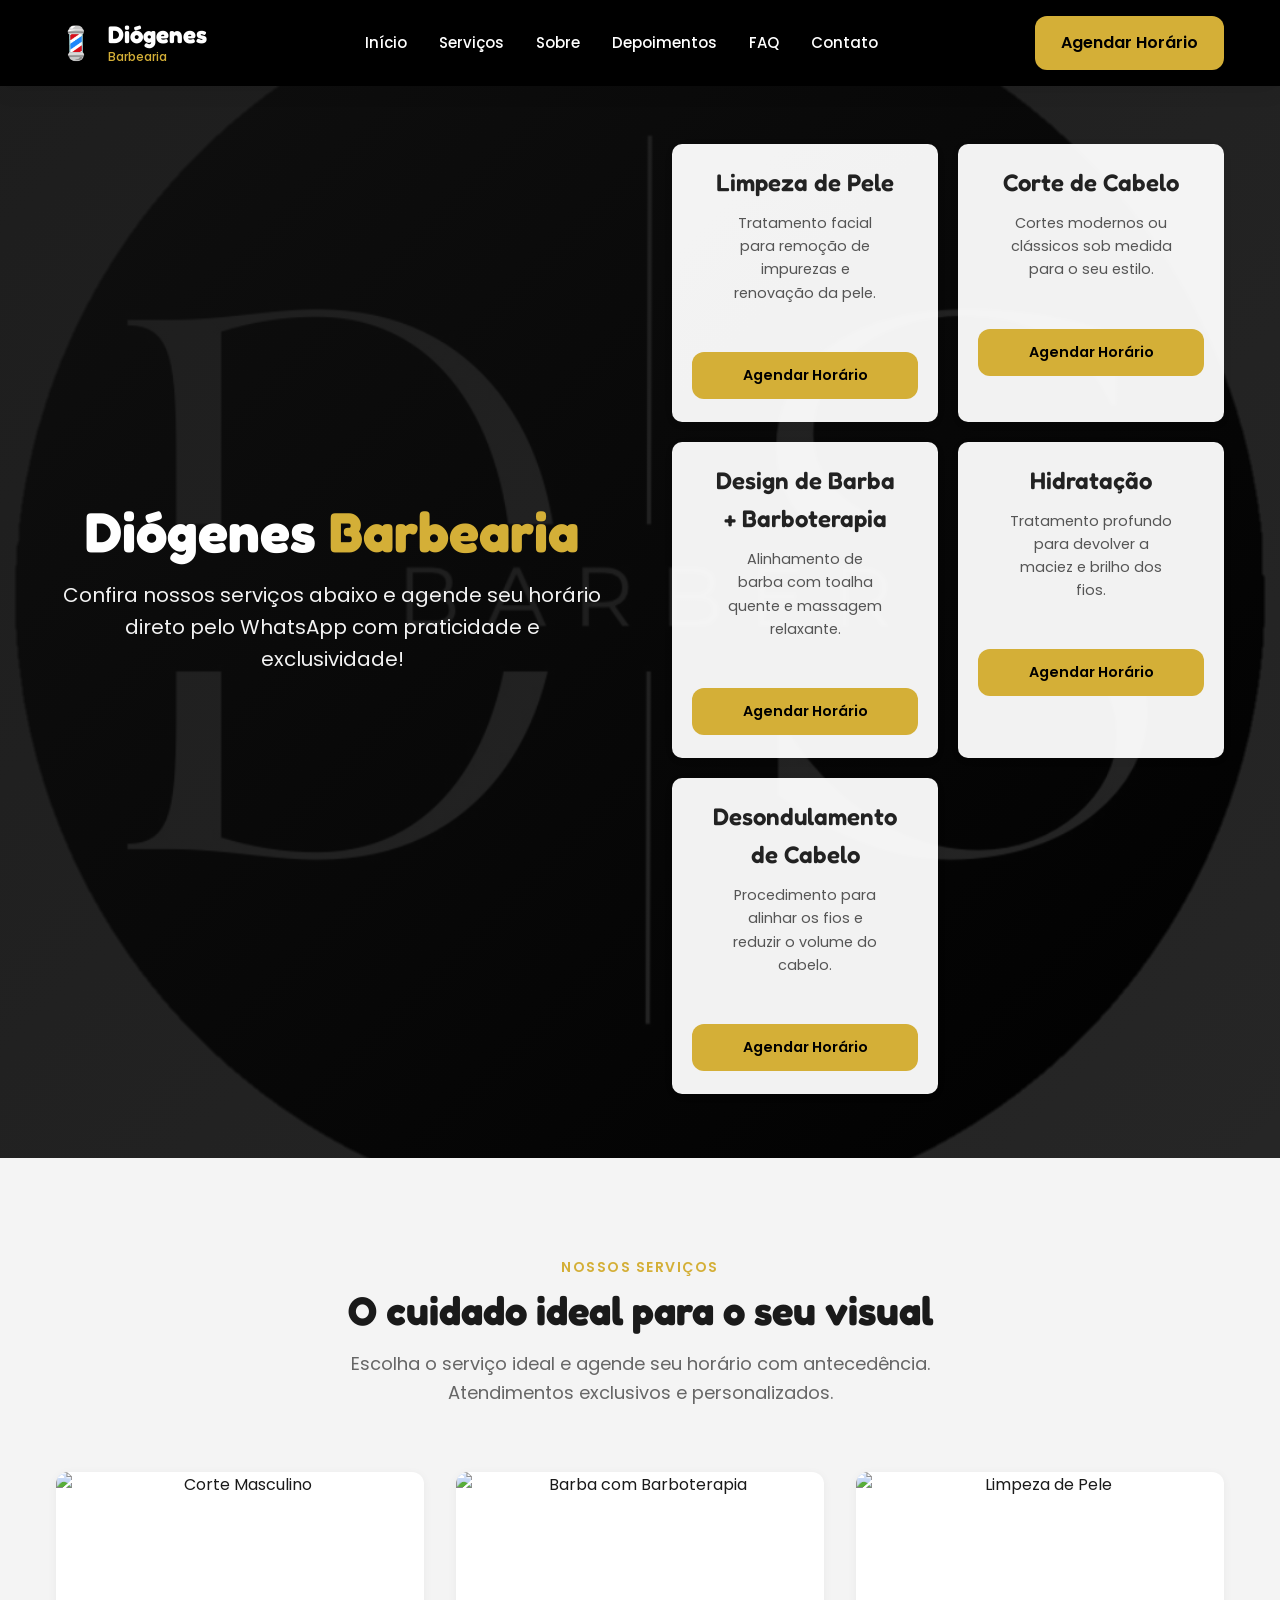
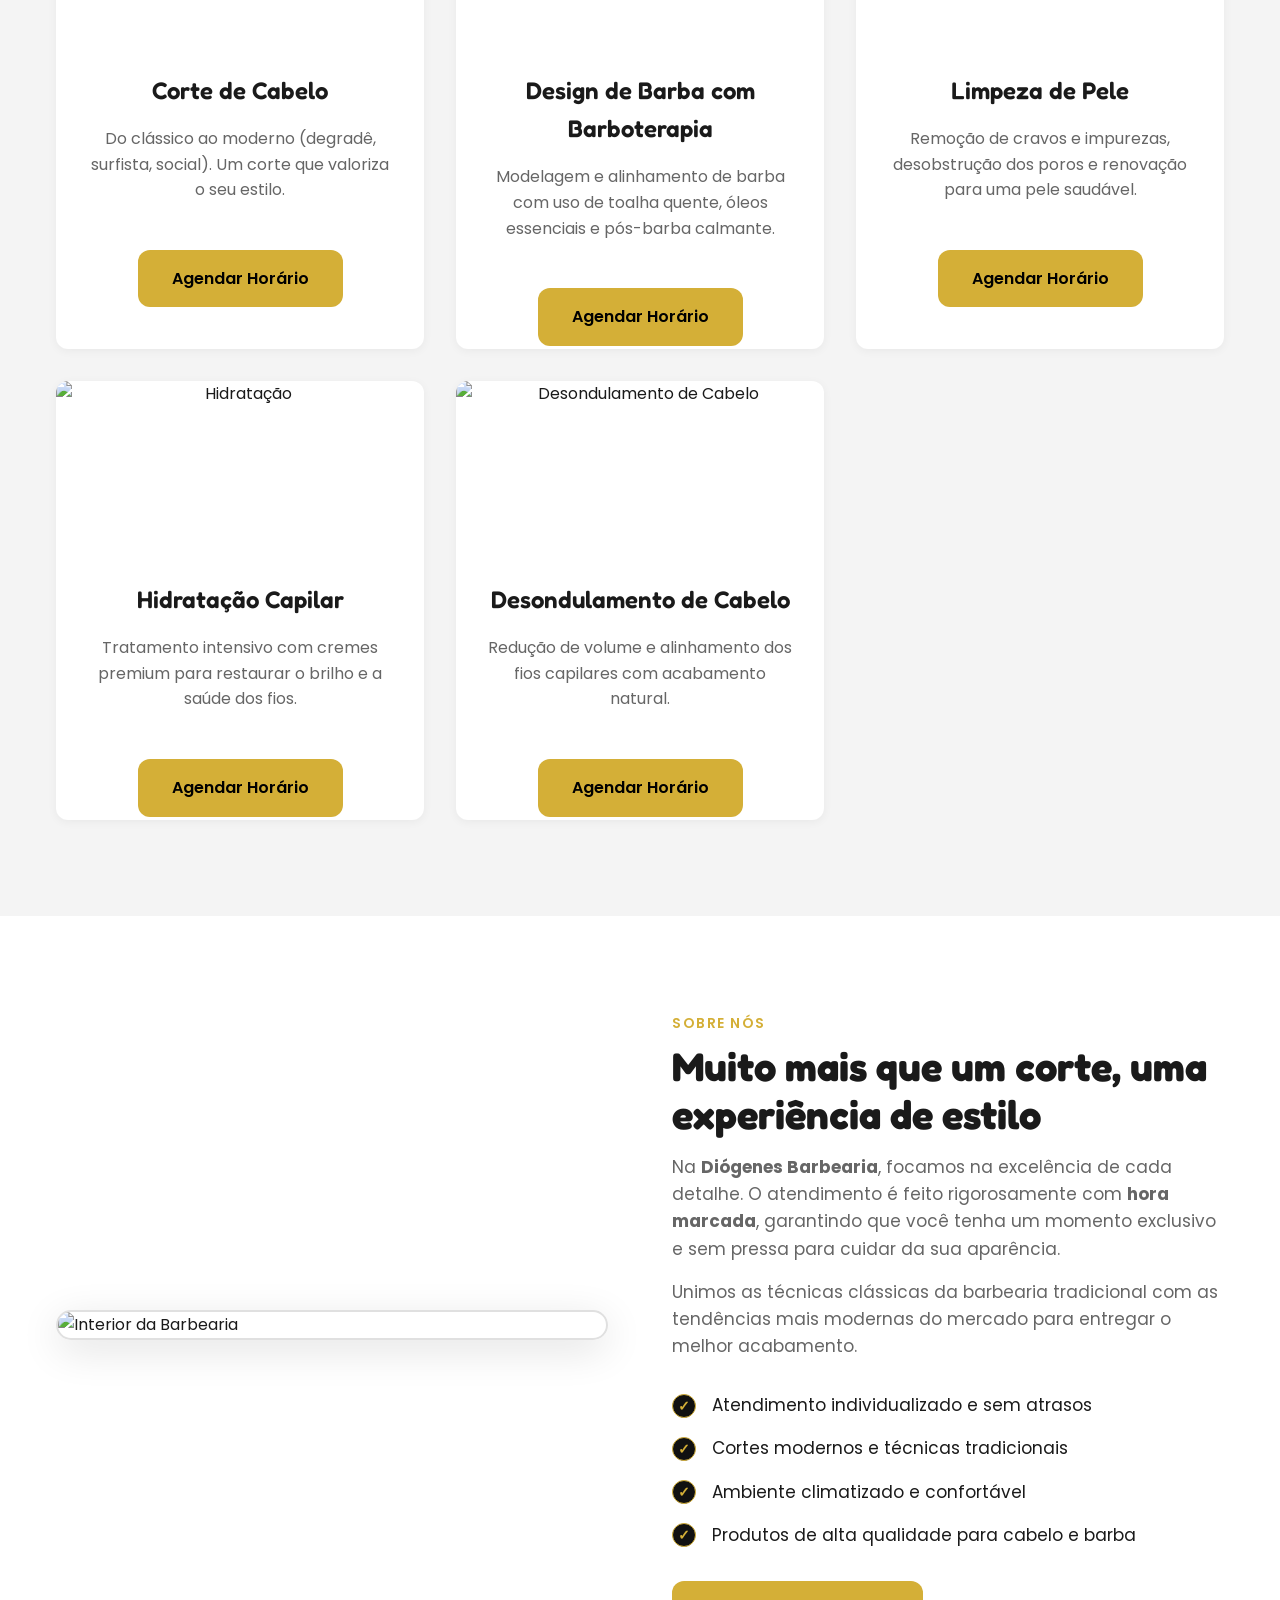
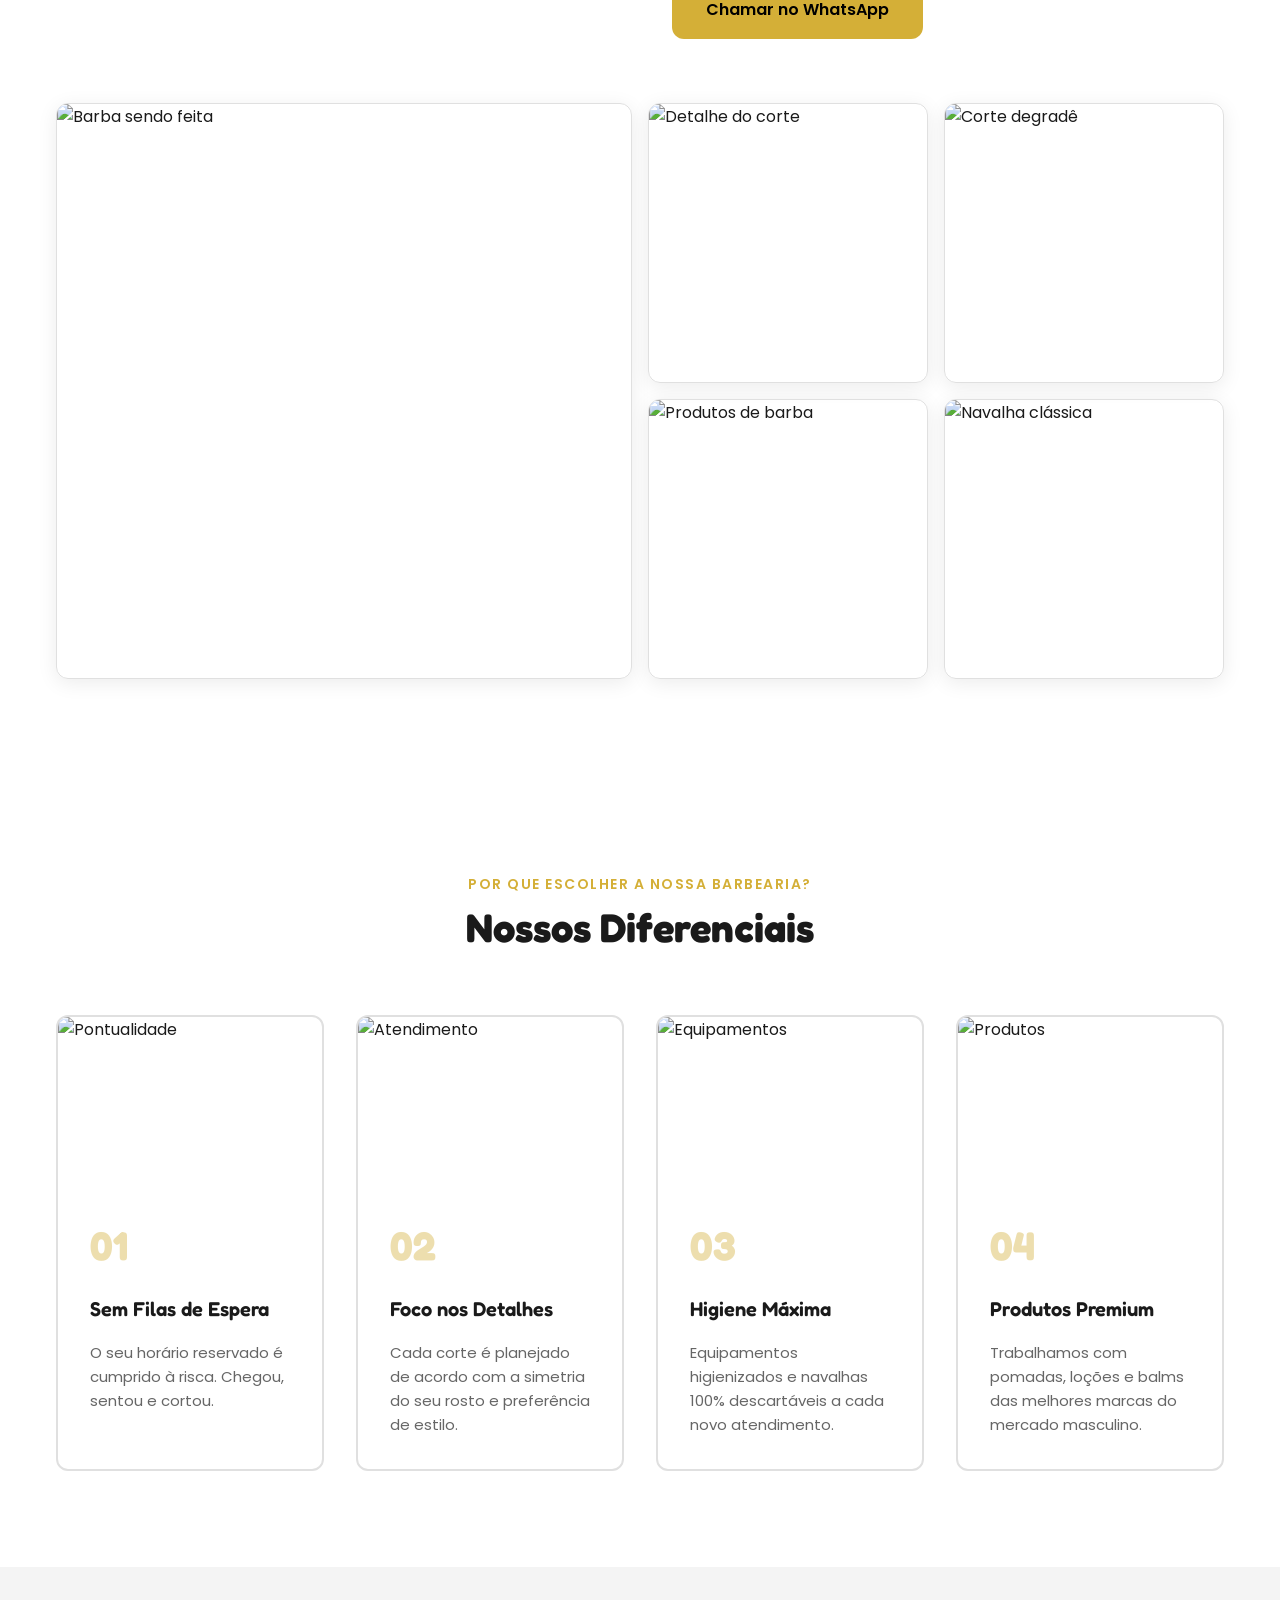
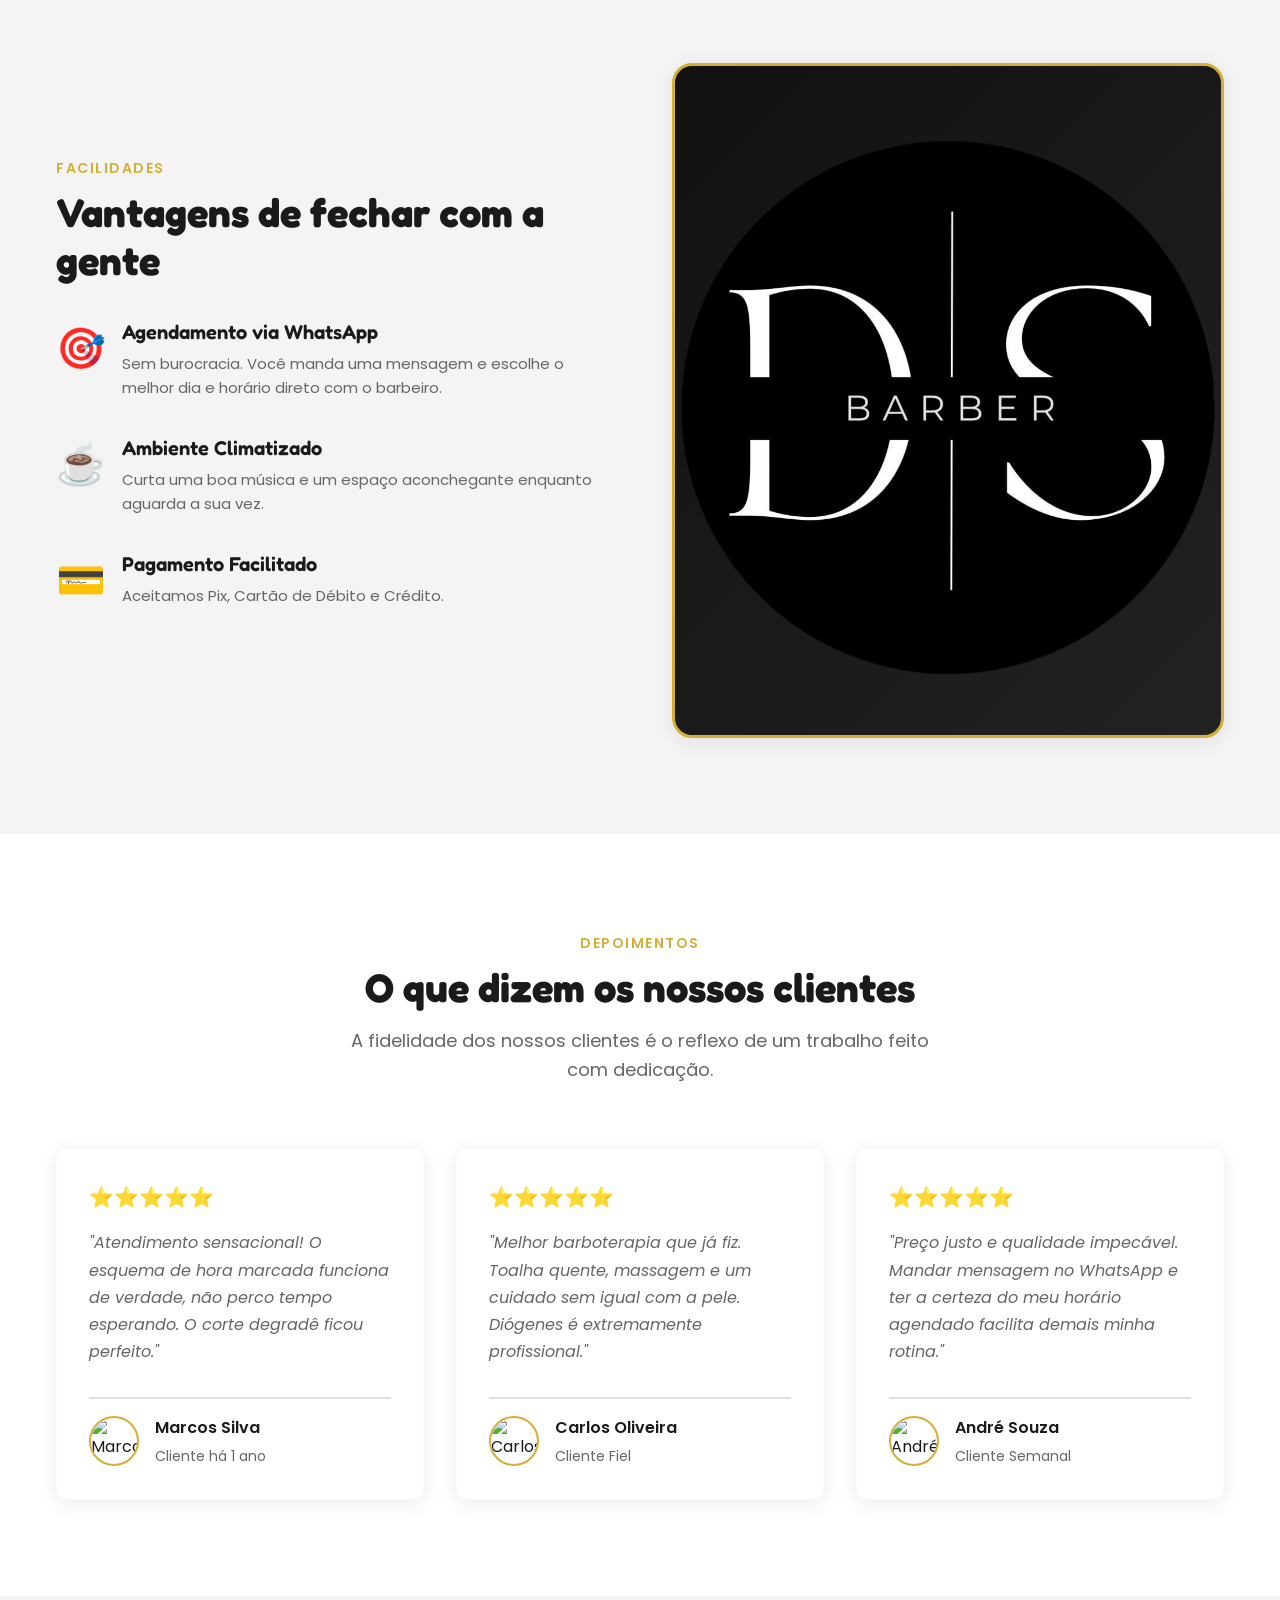
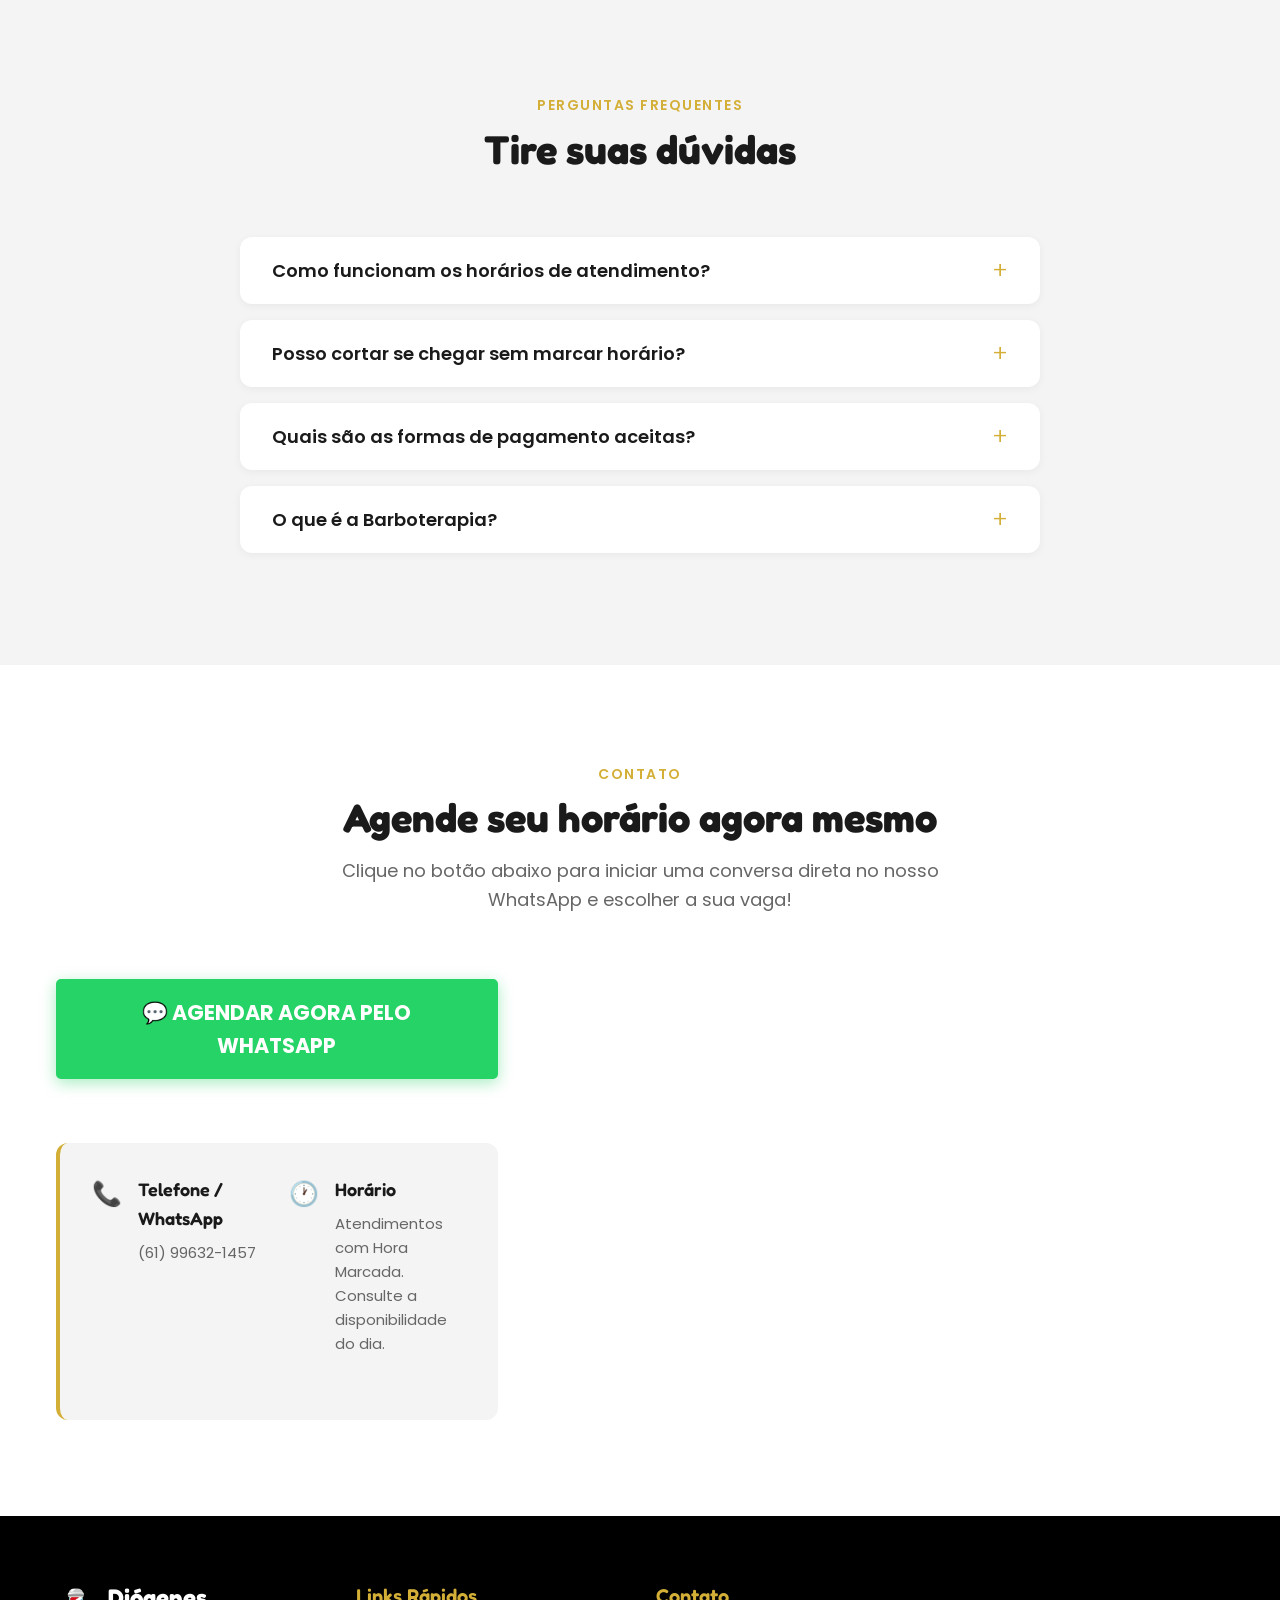
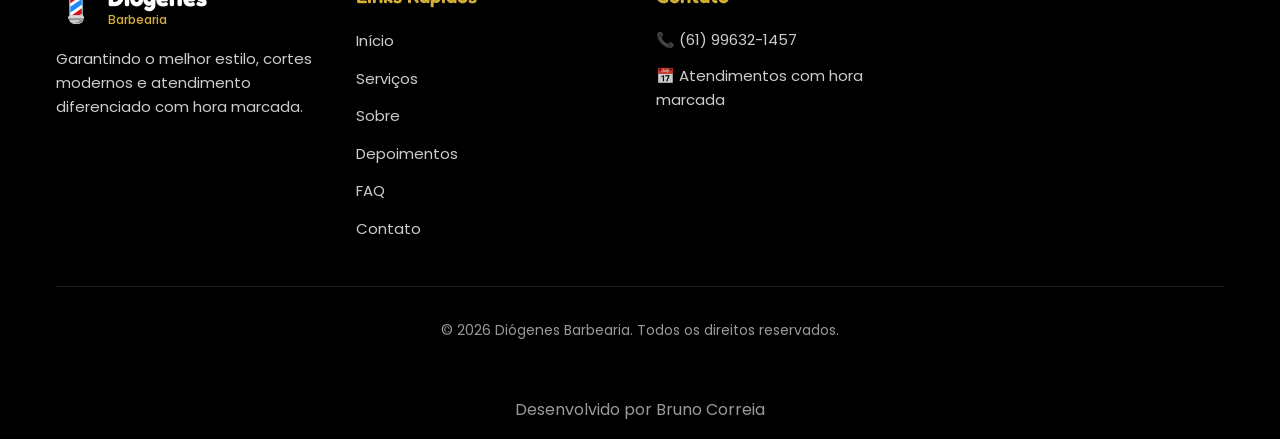
==== commit 36c73ec7: "atualizacao na pagina pricipal" ====
--- a/index.html
+++ b/index.html
@@ -47,8 +47,8 @@
                 <nav class="nav" id="nav-menu">
                     <ul class="nav-list">
                         <li><a href="#home" class="nav-link">Início</a></li>
+                        <li><a href="#servicos" class="nav-link">Serviços</a></li>
                         <li><a href="#sobre" class="nav-link">Sobre</a></li>
-                        <li><a href="#servicos" class="nav-link">Serviços</a></li>
                         <li><a href="#depoimentos" class="nav-link">Depoimentos</a></li>
                         <li><a href="#faq" class="nav-link">FAQ</a></li>
                         <li><a href="#contato" class="nav-link">Contato</a></li>
@@ -69,7 +69,7 @@
     </header>
 
     <!-- ========================================
-         SEÇÃO HERO / BANNER PRINCIPAL
+         SEÇÃO HERO / BANNER PRINCIPAL COM SERVIÇOS EM DESTAQUE
          ======================================== -->
     <section class="hero" id="home">
         <!-- ========== BACKGROUND COM OVERLAY ========== -->
@@ -79,43 +79,154 @@
         <div class="hero-overlay"></div>
 
         <div class="container">
-            <div class="hero-content">
+            <div class="hero-content" style="flex-direction: column; align-items: center; text-align: center;">
 
                 <!-- ========== TEXTO HERO ========== -->
-                <div class="hero-text">
+                <div class="hero-text" style="max-width: 800px; margin-bottom: 30px;">
                     <h1 class="hero-title">
                         Diógenes <span class="highlight">Barbearia</span>
                     </h1>
                     <p class="hero-description">
-                        Atendimentos com hora marcada. Estilo, conforto e profissionalismo para dar aquele tapa no visual. Garanta sua vaga com exclusividade!
-                    </p>
-
-                    <!-- ========== BOTÕES CTA ========== -->
-                    <div class="hero-buttons">
-                        <a href="#servicos" class="btn btn-secondary btn-large">Ver Serviços</a>
-                        <a href="https://wa.me/5561996321457?text=Ol%C3%A1%21+Quero+dar+um+tapa+no+visual.+Quais+s%C3%A3o+os+hor%C3%A1rios+dispon%C3%ADveis%3F" target="_blank" class="btn btn-primary btn-large">✂️ Agendar pelo WhatsApp</a>
-                    </div>
-
-                    <!-- ========== BADGES/DESTAQUES ========== -->
-                    <div class="hero-badges">
-                        <div class="badge">
-                            <span class="badge-icon">📅</span>
-                            <span class="badge-text">Hora Marcada</span>
-                        </div>
-                        <div class="badge">
-                            <span class="badge-icon">⚡</span>
-                            <span class="badge-text">Atendimento Exclusivo</span>
-                        </div>
-                    </div>
-                </div>
-
-                <!-- ========== IMAGEM HERO ========== -->
-                <div class="hero-image">
-                    <div class="hero-image-container">
-                        <img src="./img/barbearia.png"
-                            alt="Corte de cabelo masculino">
-                    </div>
-                </div>
+                        Confira nossos serviços abaixo e agende seu horário direto pelo WhatsApp com praticidade e exclusividade!
+                    </p>
+                </div>
+
+                <!-- ========== GRID DE SERVIÇOS LOGO NA ENTRADA ========== -->
+                <div class="servicos-grid" style="width: 100%; display: grid; grid-template-columns: repeat(auto-fit, minmax(220px, 1fr)); gap: 20px;">
+                    
+                    <!-- Serviço 1: Limpeza de Pele -->
+                    <div class="servico-card" style="background: rgba(255, 255, 255, 0.95); padding: 20px; border-radius: 10px; display: flex; flex-direction: column; justify: space-between;">
+                        <h3 class="servico-title" style="color: #222; margin-bottom: 10px;">Limpeza de Pele</h3>
+                        <p class="servico-description" style="color: #555; font-size: 0.9rem; margin-bottom: 15px;">
+                            Tratamento facial para remoção de impurezas e renovação da pele.
+                        </p>
+                        <a href="https://wa.me/5561996321457?text=Ol%C3%A1%21+Gostaria+de+agendar+uma+Limpeza+de+Pele." target="_blank" class="btn btn-primary" style="padding: 10px; font-size: 0.9rem;">Agendar Horário</a>
+                    </div>
+
+                    <!-- Serviço 2: Corte de Cabelo -->
+                    <div class="servico-card" style="background: rgba(255, 255, 255, 0.95); padding: 20px; border-radius: 10px; display: flex; flex-direction: column; justify: space-between;">
+                        <h3 class="servico-title" style="color: #222; margin-bottom: 10px;">Corte de Cabelo</h3>
+                        <p class="servico-description" style="color: #555; font-size: 0.9rem; margin-bottom: 15px;">
+                            Cortes modernos ou clássicos sob medida para o seu estilo.
+                        </p>
+                        <a href="https://wa.me/5561996321457?text=Ol%C3%A1%21+Gostaria+de+agendar+um+Corte+de+Cabelo." target="_blank" class="btn btn-primary" style="padding: 10px; font-size: 0.9rem;">Agendar Horário</a>
+                    </div>
+
+                    <!-- Serviço 3: Design de Barba com Barboterapia -->
+                    <div class="servico-card" style="background: rgba(255, 255, 255, 0.95); padding: 20px; border-radius: 10px; display: flex; flex-direction: column; justify: space-between;">
+                        <h3 class="servico-title" style="color: #222; margin-bottom: 10px;">Design de Barba + Barboterapia</h3>
+                        <p class="servico-description" style="color: #555; font-size: 0.9rem; margin-bottom: 15px;">
+                            Alinhamento de barba com toalha quente e massagem relaxante.
+                        </p>
+                        <a href="https://wa.me/5561996321457?text=Ol%C3%A1%21+Gostaria+de+agendar+o+Design+de+Barba+com+Barboterapia." target="_blank" class="btn btn-primary" style="padding: 10px; font-size: 0.9rem;">Agendar Horário</a>
+                    </div>
+
+                    <!-- Serviço 4: Hidratação -->
+                    <div class="servico-card" style="background: rgba(255, 255, 255, 0.95); padding: 20px; border-radius: 10px; display: flex; flex-direction: column; justify: space-between;">
+                        <h3 class="servico-title" style="color: #222; margin-bottom: 10px;">Hidratação</h3>
+                        <p class="servico-description" style="color: #555; font-size: 0.9rem; margin-bottom: 15px;">
+                            Tratamento profundo para devolver a maciez e brilho dos fios.
+                        </p>
+                        <a href="https://wa.me/5561996321457?text=Ol%C3%A1%21+Gostaria+de+agendar+uma+Hidrata%C3%A7%C3%A3o." target="_blank" class="btn btn-primary" style="padding: 10px; font-size: 0.9rem;">Agendar Horário</a>
+                    </div>
+
+                    <!-- Serviço 5: Desondulamento de Cabelo -->
+                    <div class="servico-card" style="background: rgba(255, 255, 255, 0.95); padding: 20px; border-radius: 10px; display: flex; flex-direction: column; justify: space-between;">
+                        <h3 class="servico-title" style="color: #222; margin-bottom: 10px;">Desondulamento de Cabelo</h3>
+                        <p class="servico-description" style="color: #555; font-size: 0.9rem; margin-bottom: 15px;">
+                            Procedimento para alinhar os fios e reduzir o volume do cabelo.
+                        </p>
+                        <a href="https://wa.me/5561996321457?text=Ol%C3%A1%21+Gostaria+de+agendar+um+Desondulamento+de+Cabelo." target="_blank" class="btn btn-primary" style="padding: 10px; font-size: 0.9rem;">Agendar Horário</a>
+                    </div>
+
+                </div>
+
+            </div>
+        </div>
+    </section>
+
+    <!-- ========================================
+         SEÇÃO SERVIÇOS DETALHADOS
+         ======================================== -->
+    <section class="servicos" id="servicos">
+        <div class="container">
+
+            <!-- ========== TÍTULO DA SEÇÃO ========== -->
+            <div class="section-header">
+                <span class="section-label">Nossos Serviços</span>
+                <h2 class="section-title">O cuidado ideal para o seu visual</h2>
+                <p class="section-description">
+                    Escolha o serviço ideal e agende seu horário com antecedência. Atendimentos exclusivos e personalizados.
+                </p>
+            </div>
+
+            <!-- ========== GRID DE SERVIÇOS DETALHADO ========== -->
+            <div class="servicos-grid">
+
+                <!-- Serviço 1 -->
+                <div class="servico-card">
+                    <div class="servico-image">
+                        <img src="https://images.unsplash.com/photo-1520338661084-680395057c93?q=80"
+                            alt="Corte Masculino">
+                    </div>
+                    <h3 class="servico-title">Corte de Cabelo</h3>
+                    <p class="servico-description">
+                        Do clássico ao moderno (degradê, surfista, social). Um corte que valoriza o seu estilo.
+                    </p>
+                    <a href="https://wa.me/5561996321457?text=Ol%C3%A1%21+Gostaria+de+agendar+um+Corte+de+Cabelo." target="_blank" class="btn btn-primary" style="margin-top: 15px;">Agendar Horário</a>
+                </div>
+
+                <!-- Serviço 2 -->
+                <div class="servico-card">
+                    <div class="servico-image">
+                        <img src="https://images.unsplash.com/photo-1653875700329-a7c8aca94c95?q=80"
+                            alt="Barba com Barboterapia">
+                    </div>
+                    <h3 class="servico-title">Design de Barba com Barboterapia</h3>
+                    <p class="servico-description">
+                        Modelagem e alinhamento de barba com uso de toalha quente, óleos essenciais e pós-barba calmante.
+                    </p>
+                    <a href="https://wa.me/5561996321457?text=Ol%C3%A1%21+Gostaria+de+agendar+o+Design+de+Barba+com+Barboterapia." target="_blank" class="btn btn-primary" style="margin-top: 15px;">Agendar Horário</a>
+                </div>
+
+                <!-- Serviço 3 -->
+                <div class="servico-card">
+                    <div class="servico-image">
+                        <img src="https://images.unsplash.com/photo-1514336937476-a5b961020a5c?q=80"
+                            alt="Limpeza de Pele">
+                    </div>
+                    <h3 class="servico-title">Limpeza de Pele</h3>
+                    <p class="servico-description">
+                        Remoção de cravos e impurezas, desobstrução dos poros e renovação para uma pele saudável.
+                    </p>
+                    <a href="https://wa.me/5561996321457?text=Ol%C3%A1%21+Gostaria+de+agendar+uma+Limpeza+de+Pele." target="_blank" class="btn btn-primary" style="margin-top: 15px;">Agendar Horário</a>
+                </div>
+
+                <!-- Serviço 4 -->
+                <div class="servico-card">
+                    <div class="servico-image">
+                        <img src="https://images.unsplash.com/photo-1735150949874-ec9c9c82b2c4?q=80" alt="Hidratação">
+                    </div>
+                    <h3 class="servico-title">Hidratação Capilar</h3>
+                    <p class="servico-description">
+                        Tratamento intensivo com cremes premium para restaurar o brilho e a saúde dos fios.
+                    </p>
+                    <a href="https://wa.me/5561996321457?text=Ol%C3%A1%21+Gostaria+de+agendar+uma+Hidrata%C3%A7%C3%A3o." target="_blank" class="btn btn-primary" style="margin-top: 15px;">Agendar Horário</a>
+                </div>
+
+                <!-- Serviço 5 -->
+                <div class="servico-card">
+                    <div class="servico-image">
+                        <img src="https://images.unsplash.com/photo-1599351431202-1e0f0137899a?w=400&q=80"
+                            alt="Desondulamento de Cabelo">
+                    </div>
+                    <h3 class="servico-title">Desondulamento de Cabelo</h3>
+                    <p class="servico-description">
+                        Redução de volume e alinhamento dos fios capilares com acabamento natural.
+                    </p>
+                    <a href="https://wa.me/5561996321457?text=Ol%C3%A1%21+Gostaria+de+agendar+um+Desondulamento+de+Cabelo." target="_blank" class="btn btn-primary" style="margin-top: 15px;">Agendar Horário</a>
+                </div>
+
             </div>
         </div>
     </section>
@@ -195,103 +306,6 @@
     </section>
 
     <!-- ========================================
-         SEÇÃO SERVIÇOS
-         ======================================== -->
-    <section class="servicos" id="servicos">
-        <div class="container">
-
-            <!-- ========== TÍTULO DA SEÇÃO ========== -->
-            <div class="section-header">
-                <span class="section-label">Nossos Serviços</span>
-                <h2 class="section-title">O cuidado ideal para o seu visual</h2>
-                <p class="section-description">
-                    Escolha o serviço ideal e agende seu horário com antecedência. Atendimentos exclusivos e personalizados.
-                </p>
-            </div>
-
-            <!-- ========== GRID DE SERVIÇOS ========== -->
-            <div class="servicos-grid">
-
-                <!-- Serviço 1 -->
-                <div class="servico-card">
-                    <div class="servico-image">
-                        <img src="https://images.unsplash.com/photo-1520338661084-680395057c93?q=80"
-                            alt="Corte Masculino">
-                    </div>
-                    <div class="servico-icon"></div>
-                    <h3 class="servico-title">Corte de Cabelo</h3>
-                    <p class="servico-description">
-                        Do clássico ao moderno (degradê, surfista, social). Um corte que valoriza o seu estilo.
-                    </p>
-                </div>
-
-                <!-- Serviço 2 -->
-                <div class="servico-card">
-                    <div class="servico-image">
-                        <img src="https://images.unsplash.com/photo-1648221122279-5246dd0cf86c?q=80"
-                            alt="Barba alinhada">
-                    </div>
-                    <div class="servico-icon"></div>
-                    <h3 class="servico-title">Barba Completa</h3>
-                    <p class="servico-description">
-                        Modelagem, alinhamento e design com uso de óleos essenciais e acabamento impecável.
-                    </p>
-                </div>
-
-                <!-- Serviço 3 -->
-                <div class="servico-card">
-                    <div class="servico-image">
-                        <img src="https://images.unsplash.com/photo-1589985494639-69e60c82cab2?q=80"
-                            alt="Combo Cabelo e Barba">
-                    </div>
-                    <div class="servico-icon"></div>
-                    <h3 class="servico-title">Combo Cabelo & Barba</h3>
-                    <p class="servico-description">
-                        O trato completo para o seu visual com desconto especial para os dois serviços agendados juntos.
-                    </p>
-                </div>
-
-                <!-- Serviço 4 -->
-                <div class="servico-card">
-                    <div class="servico-image">
-                        <img src="https://images.unsplash.com/photo-1735150949874-ec9c9c82b2c4?q=80" alt="Pezinho">
-                    </div>
-                    <div class="servico-icon"></div>
-                    <h3 class="servico-title">Acabamento / Pezinho</h3>
-                    <p class="servico-description">
-                        Manutenção rápida das laterais e contorno do cabelo para manter o visual limpo no dia a dia.
-                    </p>
-                </div>
-
-                <!-- Serviço 5 -->
-                <div class="servico-card">
-                    <div class="servico-image">
-                        <img src="https://images.unsplash.com/photo-1653875700329-a7c8aca94c95?q=80" alt="Terapia">
-                    </div>
-                    <div class="servico-icon"></div>
-                    <h3 class="servico-title">Barboterapia</h3>
-                    <p class="servico-description">
-                        Barba feita na navalha com toalha quente, massagem facial e pós-barba calmante.
-                    </p>
-                </div>
-
-                <!-- Serviço 6 -->
-                <div class="servico-card">
-                    <div class="servico-image">
-                        <img src="https://images.unsplash.com/photo-1599351431202-1e0f0137899a?w=400&q=80"
-                            alt="Estilo">
-                    </div>
-                    <div class="servico-icon"></div>
-                    <h3 class="servico-title">Penteado & Linhas</h3>
-                    <p class="servico-description">
-                        Finalização profissional com pomadas premium e riscos em navalha de acordo com seu gosto.
-                    </p>
-                </div>
-            </div>
-        </div>
-    </section>
-
-    <!-- ========================================
          SEÇÃO DESTAQUES / DIFERENCIAIS
          ======================================== -->
     <section class="destaques">
@@ -444,7 +458,7 @@
 
                 <!-- Depoimento 2 -->
                 <div class="depoimento-card">
-                    <div class="depoimento-rating">⭐⭐⭐⭐微</div>
+                    <div class="depoimento-rating">⭐⭐⭐⭐⭐</div>
                     <p class="depoimento-text">
                         "Melhor barboterapia que já fiz. Toalha quente, massagem e um cuidado sem igual com a pele. Diógenes é extremamente profissional."
                     </p>
@@ -618,8 +632,8 @@
                     <h3 class="footer-title">Links Rápidos</h3>
                     <ul class="footer-links">
                         <li><a href="#home">Início</a></li>
+                        <li><a href="#servicos">Serviços</a></li>
                         <li><a href="#sobre">Sobre</a></li>
-                        <li><a href="#servicos">Serviços</a></li>
                         <li><a href="#depoimentos">Depoimentos</a></li>
                         <li><a href="#faq">FAQ</a></li>
                         <li><a href="#contato">Contato</a></li>
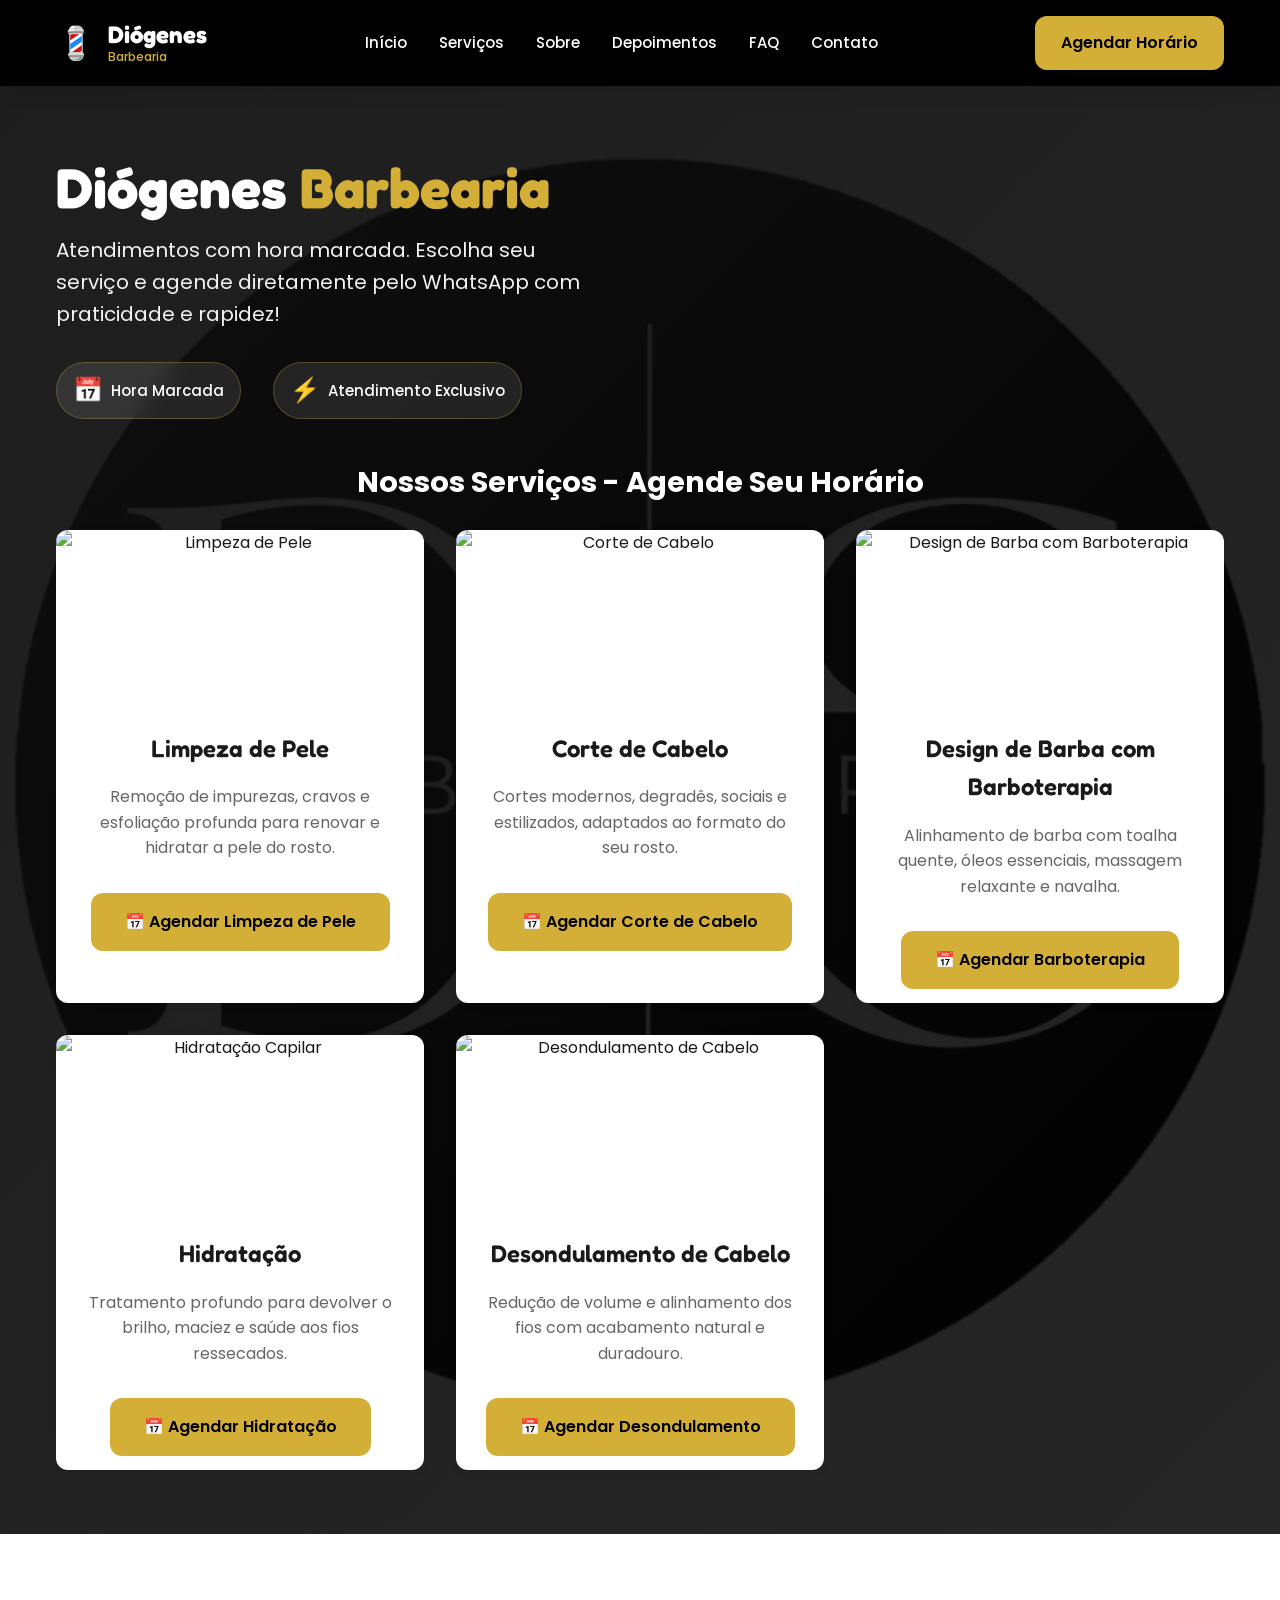
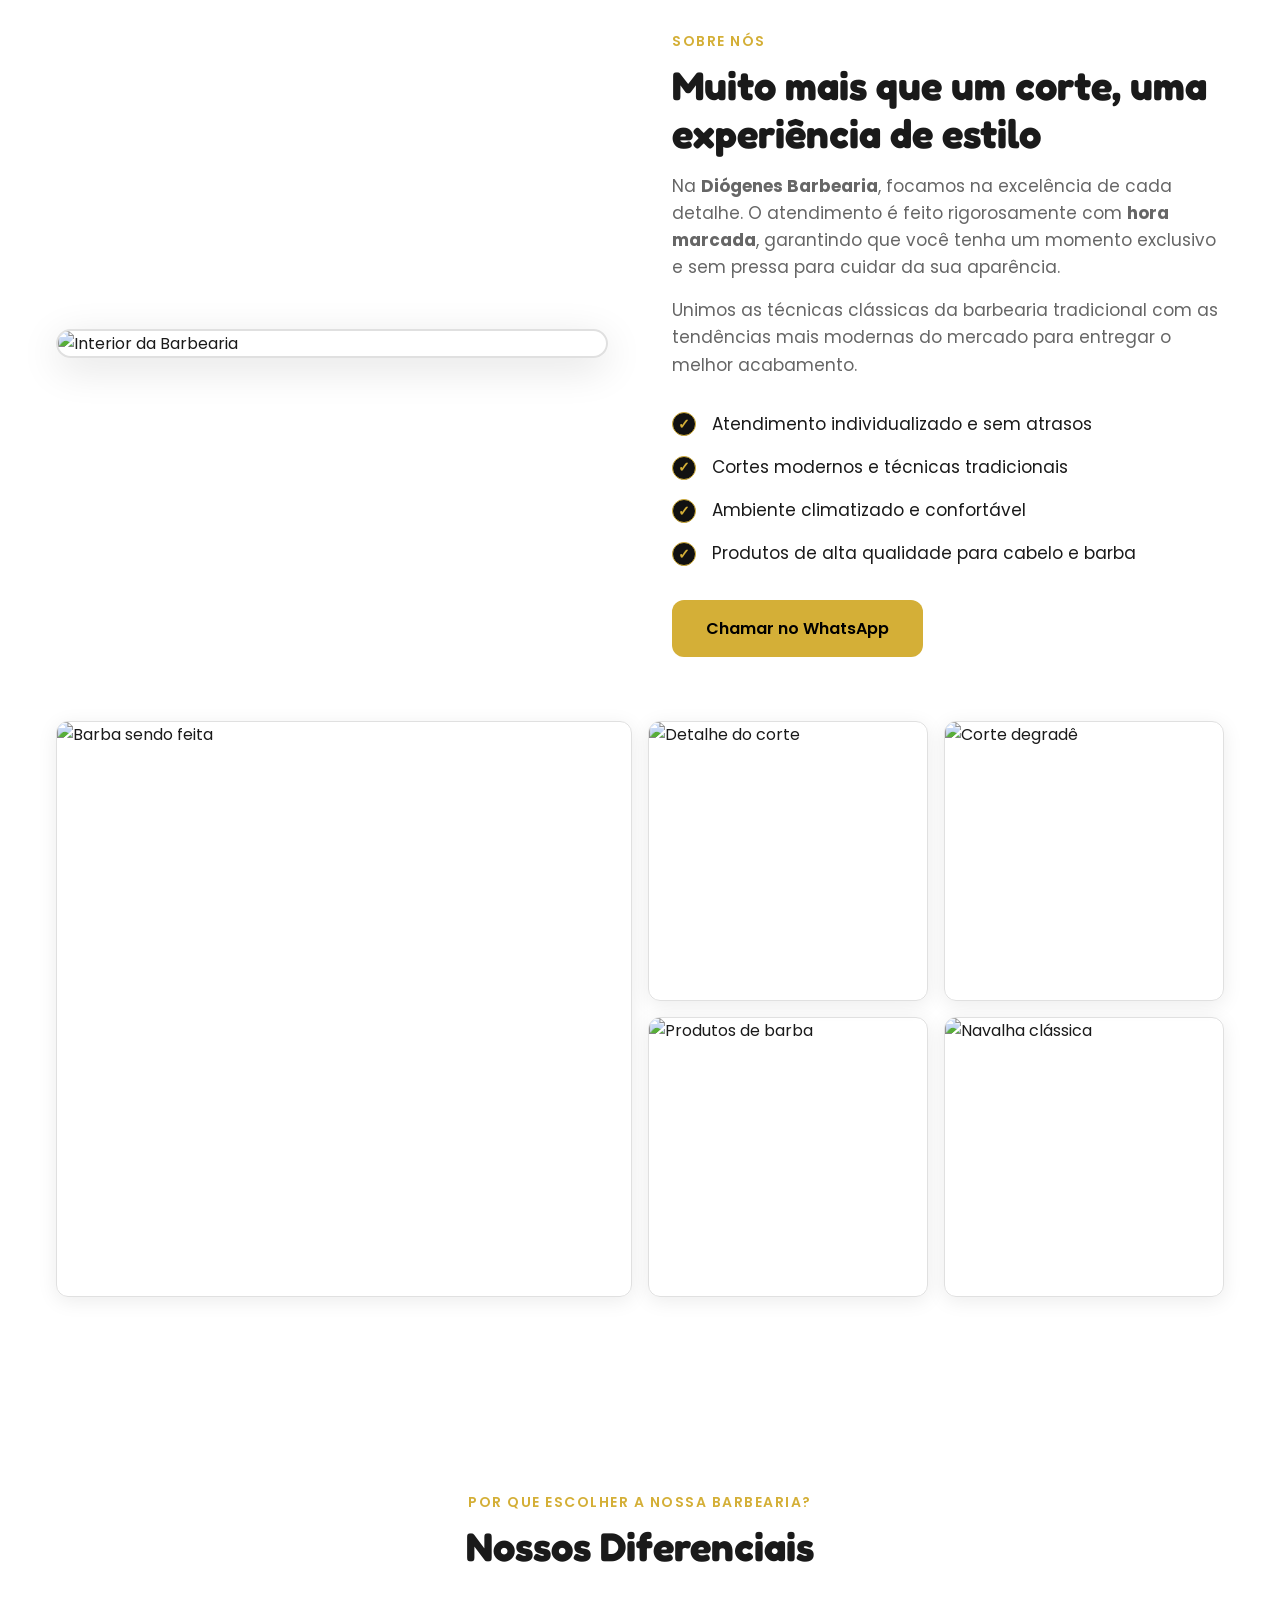
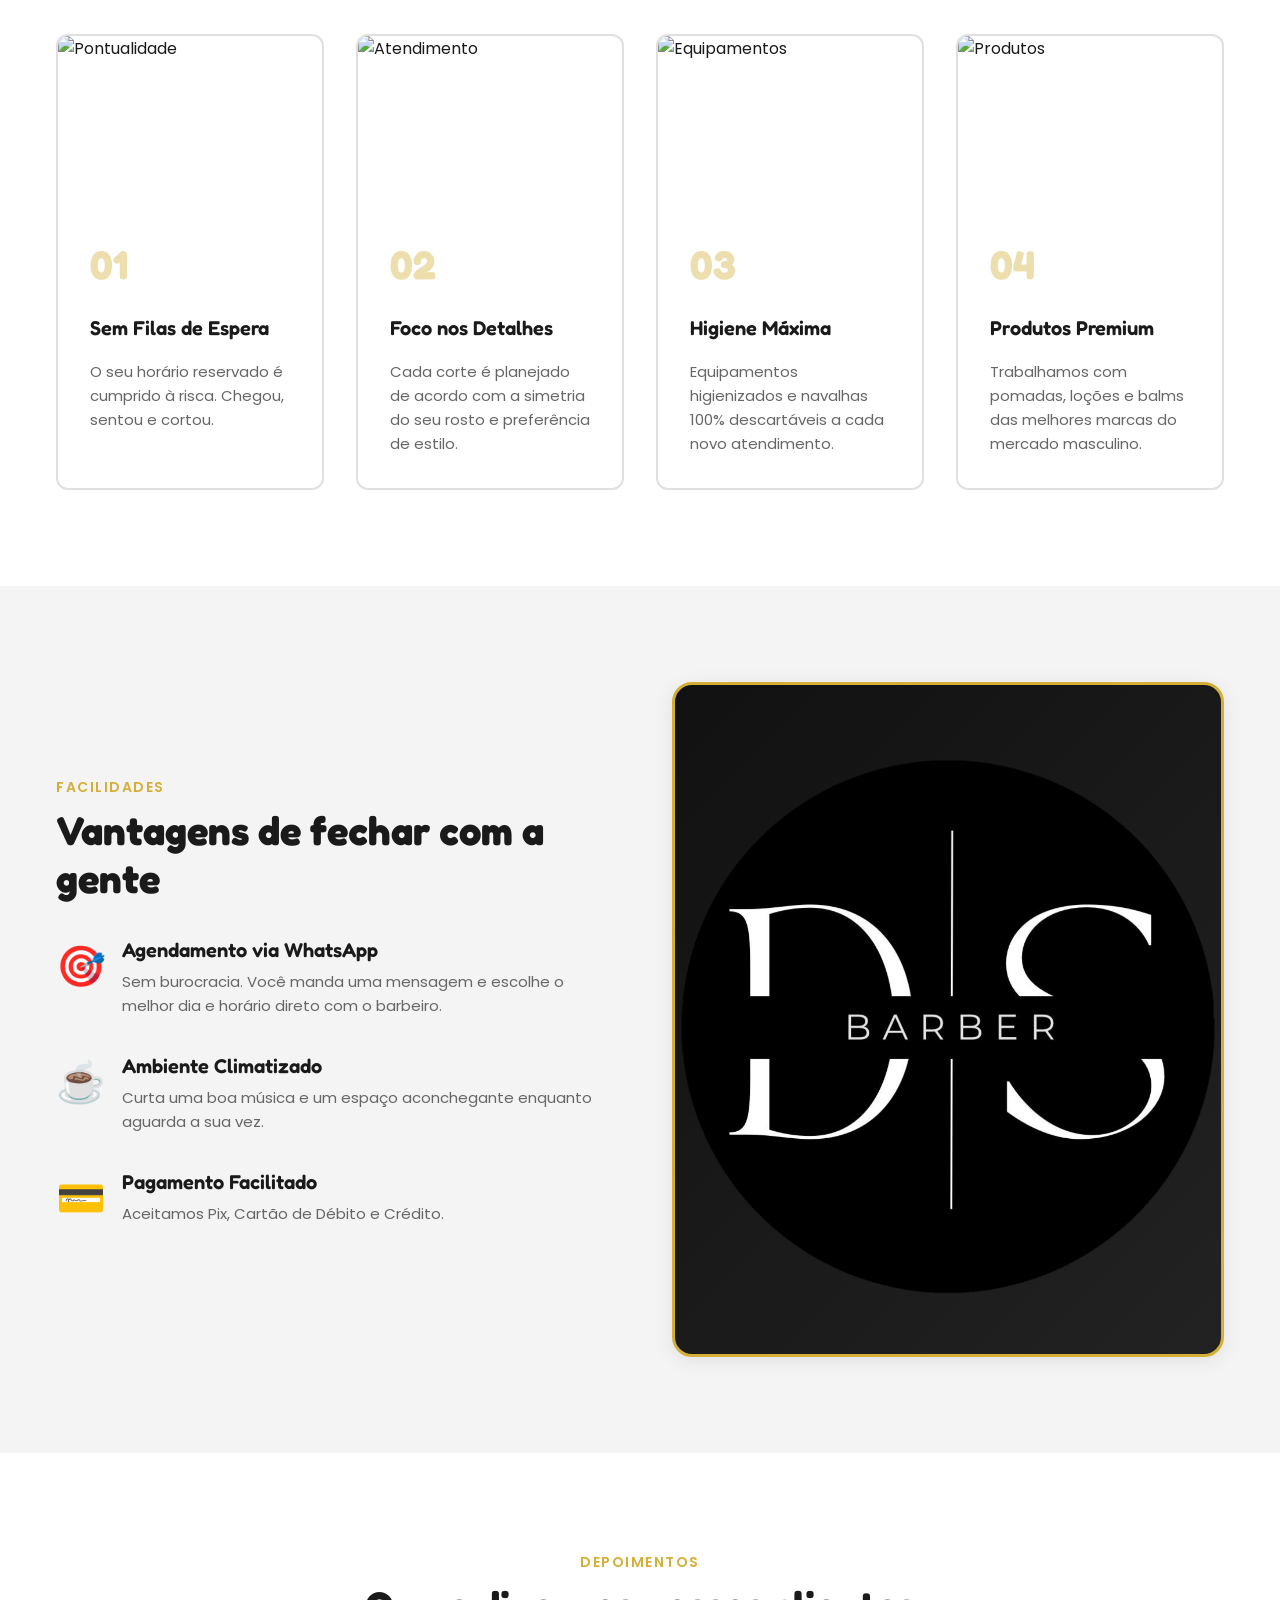
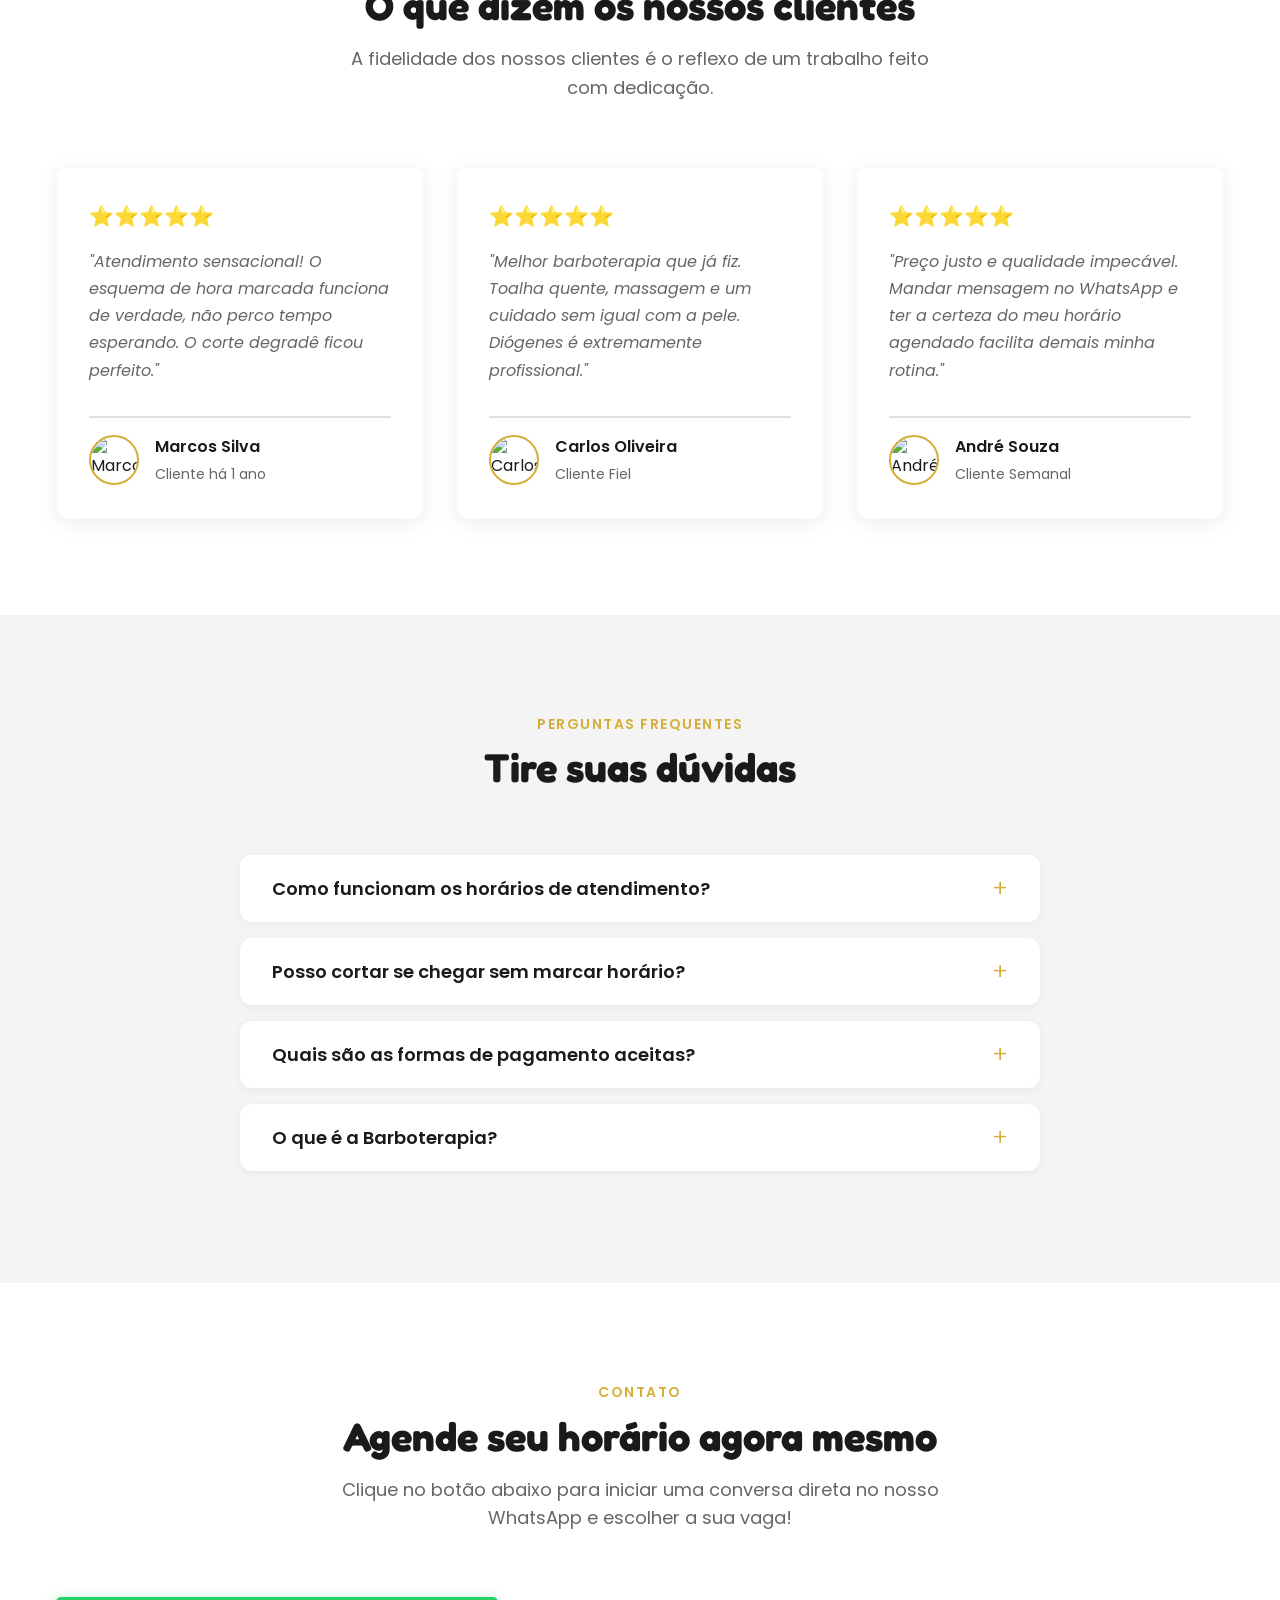
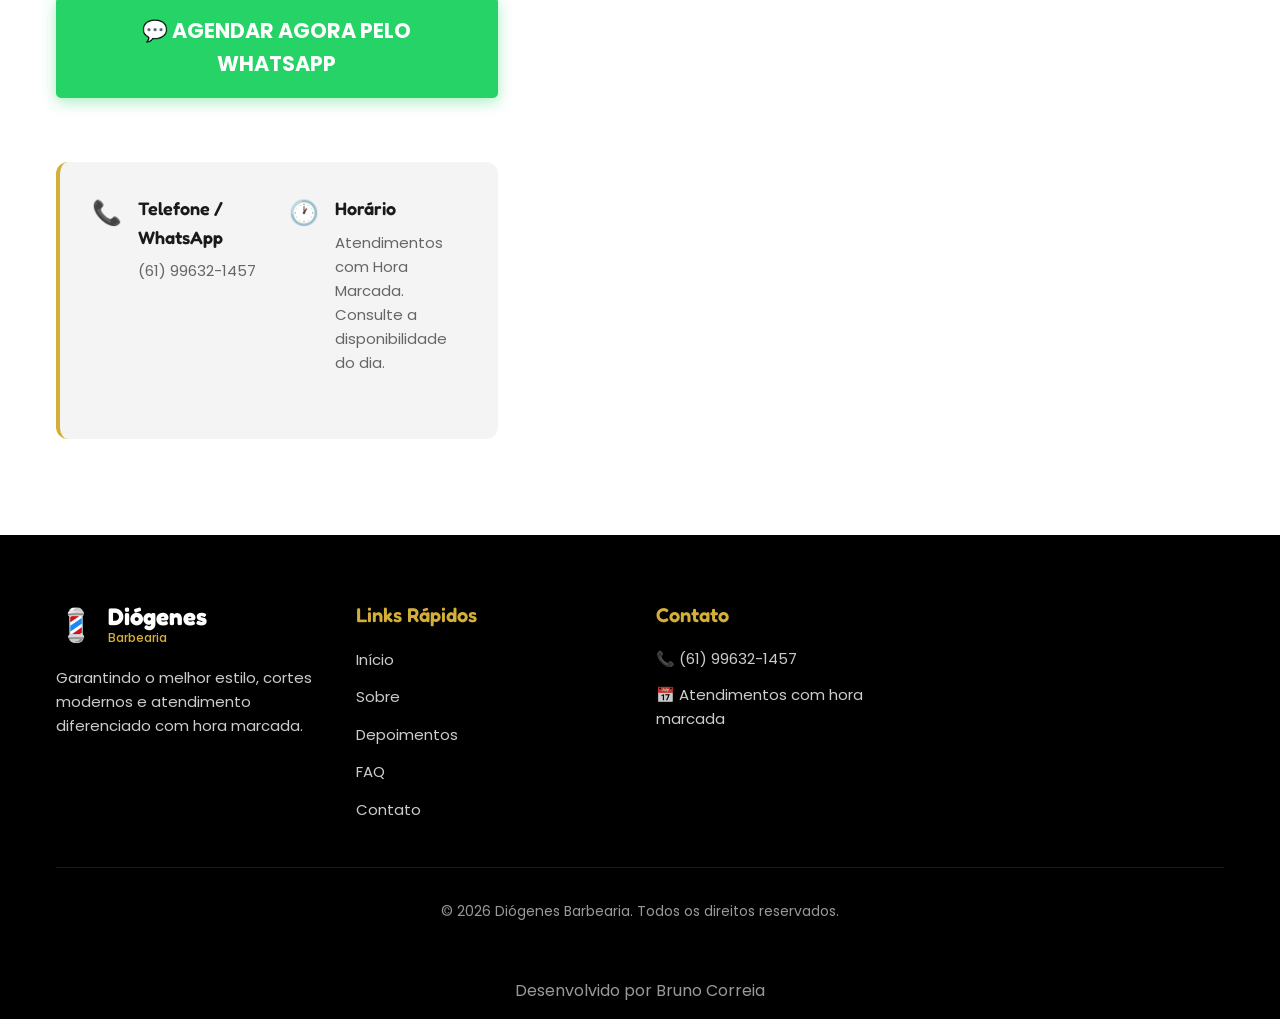
==== commit 2cee34fe: "alteracao na tela de servicos" ====
--- a/index.html
+++ b/index.html
@@ -79,155 +79,129 @@
         <div class="hero-overlay"></div>
 
         <div class="container">
-            <div class="hero-content" style="flex-direction: column; align-items: center; text-align: center;">
+            <div class="hero-content">
 
                 <!-- ========== TEXTO HERO ========== -->
-                <div class="hero-text" style="max-width: 800px; margin-bottom: 30px;">
+                <div class="hero-text">
                     <h1 class="hero-title">
                         Diógenes <span class="highlight">Barbearia</span>
                     </h1>
                     <p class="hero-description">
-                        Confira nossos serviços abaixo e agende seu horário direto pelo WhatsApp com praticidade e exclusividade!
-                    </p>
-                </div>
-
-                <!-- ========== GRID DE SERVIÇOS LOGO NA ENTRADA ========== -->
-                <div class="servicos-grid" style="width: 100%; display: grid; grid-template-columns: repeat(auto-fit, minmax(220px, 1fr)); gap: 20px;">
-                    
+                        Atendimentos com hora marcada. Escolha seu serviço e agende diretamente pelo WhatsApp com praticidade e rapidez!
+                    </p>
+
+                    <!-- ========== BADGES/DESTAQUES ========== -->
+                    <div class="hero-badges">
+                        <div class="badge">
+                            <span class="badge-icon">📅</span>
+                            <span class="badge-text">Hora Marcada</span>
+                        </div>
+                        <div class="badge">
+                            <span class="badge-icon">⚡</span>
+                            <span class="badge-text">Atendimento Exclusivo</span>
+                        </div>
+                    </div>
+                </div>
+            </div>
+
+            <!-- ========================================
+                 CARDS DOS SERVIÇOS DIRETO NA PÁGINA PRINCIPAL / HERO
+                 ======================================== -->
+            <div class="servicos-destaque-home" style="margin-top: 40px;">
+                <h2 style="text-align: center; color: #fff; margin-bottom: 25px; font-size: 1.8rem;">
+                    Nossos Serviços - Agende Seu Horário
+                </h2>
+                
+                <div class="servicos-grid">
+
                     <!-- Serviço 1: Limpeza de Pele -->
-                    <div class="servico-card" style="background: rgba(255, 255, 255, 0.95); padding: 20px; border-radius: 10px; display: flex; flex-direction: column; justify: space-between;">
-                        <h3 class="servico-title" style="color: #222; margin-bottom: 10px;">Limpeza de Pele</h3>
-                        <p class="servico-description" style="color: #555; font-size: 0.9rem; margin-bottom: 15px;">
-                            Tratamento facial para remoção de impurezas e renovação da pele.
-                        </p>
-                        <a href="https://wa.me/5561996321457?text=Ol%C3%A1%21+Gostaria+de+agendar+uma+Limpeza+de+Pele." target="_blank" class="btn btn-primary" style="padding: 10px; font-size: 0.9rem;">Agendar Horário</a>
+                    <div class="servico-card">
+                        <div class="servico-image">
+                            <img src="https://images.unsplash.com/photo-1570172619644-dfd03ed5d881?q=80&w=500"
+                                alt="Limpeza de Pele">
+                        </div>
+                        <div class="servico-body">
+                            <h3 class="servico-title">Limpeza de Pele</h3>
+                            <p class="servico-description">
+                                Remoção de impurezas, cravos e esfoliação profunda para renovar e hidratar a pele do rosto.
+                            </p>
+                            <a href="https://wa.me/5561996321457?text=Ol%C3%A1%21+Gostaria+de+agendar+um+hor%C3%A1rio+para+Limpeza+de+Pele." target="_blank" class="btn btn-primary btn-servico">
+                                📅 Agendar Limpeza de Pele
+                            </a>
+                        </div>
                     </div>
 
                     <!-- Serviço 2: Corte de Cabelo -->
-                    <div class="servico-card" style="background: rgba(255, 255, 255, 0.95); padding: 20px; border-radius: 10px; display: flex; flex-direction: column; justify: space-between;">
-                        <h3 class="servico-title" style="color: #222; margin-bottom: 10px;">Corte de Cabelo</h3>
-                        <p class="servico-description" style="color: #555; font-size: 0.9rem; margin-bottom: 15px;">
-                            Cortes modernos ou clássicos sob medida para o seu estilo.
-                        </p>
-                        <a href="https://wa.me/5561996321457?text=Ol%C3%A1%21+Gostaria+de+agendar+um+Corte+de+Cabelo." target="_blank" class="btn btn-primary" style="padding: 10px; font-size: 0.9rem;">Agendar Horário</a>
+                    <div class="servico-card">
+                        <div class="servico-image">
+                            <img src="https://images.unsplash.com/photo-1520338661084-680395057c93?q=80&w=500"
+                                alt="Corte de Cabelo">
+                        </div>
+                        <div class="servico-body">
+                            <h3 class="servico-title">Corte de Cabelo</h3>
+                            <p class="servico-description">
+                                Cortes modernos, degradês, sociais e estilizados, adaptados ao formato do seu rosto.
+                            </p>
+                            <a href="https://wa.me/5561996321457?text=Ol%C3%A1%21+Gostaria+de+agendar+um+hor%C3%A1rio+para+Corte+de+Cabelo." target="_blank" class="btn btn-primary btn-servico">
+                                📅 Agendar Corte de Cabelo
+                            </a>
+                        </div>
                     </div>
 
                     <!-- Serviço 3: Design de Barba com Barboterapia -->
-                    <div class="servico-card" style="background: rgba(255, 255, 255, 0.95); padding: 20px; border-radius: 10px; display: flex; flex-direction: column; justify: space-between;">
-                        <h3 class="servico-title" style="color: #222; margin-bottom: 10px;">Design de Barba + Barboterapia</h3>
-                        <p class="servico-description" style="color: #555; font-size: 0.9rem; margin-bottom: 15px;">
-                            Alinhamento de barba com toalha quente e massagem relaxante.
-                        </p>
-                        <a href="https://wa.me/5561996321457?text=Ol%C3%A1%21+Gostaria+de+agendar+o+Design+de+Barba+com+Barboterapia." target="_blank" class="btn btn-primary" style="padding: 10px; font-size: 0.9rem;">Agendar Horário</a>
+                    <div class="servico-card">
+                        <div class="servico-image">
+                            <img src="https://images.unsplash.com/photo-1589985494639-69e60c82cab2?q=80&w=500"
+                                alt="Design de Barba com Barboterapia">
+                        </div>
+                        <div class="servico-body">
+                            <h3 class="servico-title">Design de Barba com Barboterapia</h3>
+                            <p class="servico-description">
+                                Alinhamento de barba com toalha quente, óleos essenciais, massagem relaxante e navalha.
+                            </p>
+                            <a href="https://wa.me/5561996321457?text=Ol%C3%A1%21+Gostaria+de+agendar+um+hor%C3%A1rio+para+Design+de+Barba+com+Barboterapia." target="_blank" class="btn btn-primary btn-servico">
+                                📅 Agendar Barboterapia
+                            </a>
+                        </div>
                     </div>
 
                     <!-- Serviço 4: Hidratação -->
-                    <div class="servico-card" style="background: rgba(255, 255, 255, 0.95); padding: 20px; border-radius: 10px; display: flex; flex-direction: column; justify: space-between;">
-                        <h3 class="servico-title" style="color: #222; margin-bottom: 10px;">Hidratação</h3>
-                        <p class="servico-description" style="color: #555; font-size: 0.9rem; margin-bottom: 15px;">
-                            Tratamento profundo para devolver a maciez e brilho dos fios.
-                        </p>
-                        <a href="https://wa.me/5561996321457?text=Ol%C3%A1%21+Gostaria+de+agendar+uma+Hidrata%C3%A7%C3%A3o." target="_blank" class="btn btn-primary" style="padding: 10px; font-size: 0.9rem;">Agendar Horário</a>
+                    <div class="servico-card">
+                        <div class="servico-image">
+                            <img src="https://images.unsplash.com/photo-1519699047748-de8e457a634e?q=80&w=500"
+                                alt="Hidratação Capilar">
+                        </div>
+                        <div class="servico-body">
+                            <h3 class="servico-title">Hidratação</h3>
+                            <p class="servico-description">
+                                Tratamento profundo para devolver o brilho, maciez e saúde aos fios ressecados.
+                            </p>
+                            <a href="https://wa.me/5561996321457?text=Ol%C3%A1%21+Gostaria+de+agendar+um+hor%C3%A1rio+para+Hidrata%C3%A7%C3%A3o+Capilar." target="_blank" class="btn btn-primary btn-servico">
+                                📅 Agendar Hidratação
+                            </a>
+                        </div>
                     </div>
 
                     <!-- Serviço 5: Desondulamento de Cabelo -->
-                    <div class="servico-card" style="background: rgba(255, 255, 255, 0.95); padding: 20px; border-radius: 10px; display: flex; flex-direction: column; justify: space-between;">
-                        <h3 class="servico-title" style="color: #222; margin-bottom: 10px;">Desondulamento de Cabelo</h3>
-                        <p class="servico-description" style="color: #555; font-size: 0.9rem; margin-bottom: 15px;">
-                            Procedimento para alinhar os fios e reduzir o volume do cabelo.
-                        </p>
-                        <a href="https://wa.me/5561996321457?text=Ol%C3%A1%21+Gostaria+de+agendar+um+Desondulamento+de+Cabelo." target="_blank" class="btn btn-primary" style="padding: 10px; font-size: 0.9rem;">Agendar Horário</a>
-                    </div>
-
-                </div>
-
-            </div>
-        </div>
-    </section>
-
-    <!-- ========================================
-         SEÇÃO SERVIÇOS DETALHADOS
-         ======================================== -->
-    <section class="servicos" id="servicos">
-        <div class="container">
-
-            <!-- ========== TÍTULO DA SEÇÃO ========== -->
-            <div class="section-header">
-                <span class="section-label">Nossos Serviços</span>
-                <h2 class="section-title">O cuidado ideal para o seu visual</h2>
-                <p class="section-description">
-                    Escolha o serviço ideal e agende seu horário com antecedência. Atendimentos exclusivos e personalizados.
-                </p>
-            </div>
-
-            <!-- ========== GRID DE SERVIÇOS DETALHADO ========== -->
-            <div class="servicos-grid">
-
-                <!-- Serviço 1 -->
-                <div class="servico-card">
-                    <div class="servico-image">
-                        <img src="https://images.unsplash.com/photo-1520338661084-680395057c93?q=80"
-                            alt="Corte Masculino">
-                    </div>
-                    <h3 class="servico-title">Corte de Cabelo</h3>
-                    <p class="servico-description">
-                        Do clássico ao moderno (degradê, surfista, social). Um corte que valoriza o seu estilo.
-                    </p>
-                    <a href="https://wa.me/5561996321457?text=Ol%C3%A1%21+Gostaria+de+agendar+um+Corte+de+Cabelo." target="_blank" class="btn btn-primary" style="margin-top: 15px;">Agendar Horário</a>
-                </div>
-
-                <!-- Serviço 2 -->
-                <div class="servico-card">
-                    <div class="servico-image">
-                        <img src="https://images.unsplash.com/photo-1653875700329-a7c8aca94c95?q=80"
-                            alt="Barba com Barboterapia">
-                    </div>
-                    <h3 class="servico-title">Design de Barba com Barboterapia</h3>
-                    <p class="servico-description">
-                        Modelagem e alinhamento de barba com uso de toalha quente, óleos essenciais e pós-barba calmante.
-                    </p>
-                    <a href="https://wa.me/5561996321457?text=Ol%C3%A1%21+Gostaria+de+agendar+o+Design+de+Barba+com+Barboterapia." target="_blank" class="btn btn-primary" style="margin-top: 15px;">Agendar Horário</a>
-                </div>
-
-                <!-- Serviço 3 -->
-                <div class="servico-card">
-                    <div class="servico-image">
-                        <img src="https://images.unsplash.com/photo-1514336937476-a5b961020a5c?q=80"
-                            alt="Limpeza de Pele">
-                    </div>
-                    <h3 class="servico-title">Limpeza de Pele</h3>
-                    <p class="servico-description">
-                        Remoção de cravos e impurezas, desobstrução dos poros e renovação para uma pele saudável.
-                    </p>
-                    <a href="https://wa.me/5561996321457?text=Ol%C3%A1%21+Gostaria+de+agendar+uma+Limpeza+de+Pele." target="_blank" class="btn btn-primary" style="margin-top: 15px;">Agendar Horário</a>
-                </div>
-
-                <!-- Serviço 4 -->
-                <div class="servico-card">
-                    <div class="servico-image">
-                        <img src="https://images.unsplash.com/photo-1735150949874-ec9c9c82b2c4?q=80" alt="Hidratação">
-                    </div>
-                    <h3 class="servico-title">Hidratação Capilar</h3>
-                    <p class="servico-description">
-                        Tratamento intensivo com cremes premium para restaurar o brilho e a saúde dos fios.
-                    </p>
-                    <a href="https://wa.me/5561996321457?text=Ol%C3%A1%21+Gostaria+de+agendar+uma+Hidrata%C3%A7%C3%A3o." target="_blank" class="btn btn-primary" style="margin-top: 15px;">Agendar Horário</a>
-                </div>
-
-                <!-- Serviço 5 -->
-                <div class="servico-card">
-                    <div class="servico-image">
-                        <img src="https://images.unsplash.com/photo-1599351431202-1e0f0137899a?w=400&q=80"
-                            alt="Desondulamento de Cabelo">
-                    </div>
-                    <h3 class="servico-title">Desondulamento de Cabelo</h3>
-                    <p class="servico-description">
-                        Redução de volume e alinhamento dos fios capilares com acabamento natural.
-                    </p>
-                    <a href="https://wa.me/5561996321457?text=Ol%C3%A1%21+Gostaria+de+agendar+um+Desondulamento+de+Cabelo." target="_blank" class="btn btn-primary" style="margin-top: 15px;">Agendar Horário</a>
-                </div>
-
-            </div>
+                    <div class="servico-card">
+                        <div class="servico-image">
+                            <img src="https://images.unsplash.com/photo-1622286342621-4bd786c2447c?q=80&w=500"
+                                alt="Desondulamento de Cabelo">
+                        </div>
+                        <div class="servico-body">
+                            <h3 class="servico-title">Desondulamento de Cabelo</h3>
+                            <p class="servico-description">
+                                Redução de volume e alinhamento dos fios com acabamento natural e duradouro.
+                            </p>
+                            <a href="https://wa.me/5561996321457?text=Ol%C3%A1%21+Gostaria+de+agendar+um+hor%C3%A1rio+para+Desondulamento+de+Cabelo." target="_blank" class="btn btn-primary btn-servico">
+                                📅 Agendar Desondulamento
+                            </a>
+                        </div>
+                    </div>
+
+                </div>
+            </div>
+
         </div>
     </section>
 
@@ -632,7 +606,6 @@
                     <h3 class="footer-title">Links Rápidos</h3>
                     <ul class="footer-links">
                         <li><a href="#home">Início</a></li>
-                        <li><a href="#servicos">Serviços</a></li>
                         <li><a href="#sobre">Sobre</a></li>
                         <li><a href="#depoimentos">Depoimentos</a></li>
                         <li><a href="#faq">FAQ</a></li>
--- a/style.css
+++ b/style.css
@@ -350,6 +350,7 @@
     grid-template-columns: 1fr 1fr;
     gap: var(--espacamento-lg);
     align-items: center;
+    margin-top: 0.8rem;
 }
 
 .hero-title {
@@ -562,6 +563,7 @@
     box-shadow: 0 2px 10px rgba(0, 0, 0, 0.05);
     overflow: hidden;
     border-bottom: 3px solid transparent;
+    padding-bottom: 0.7rem;
 }
 
 .servico-card:hover {
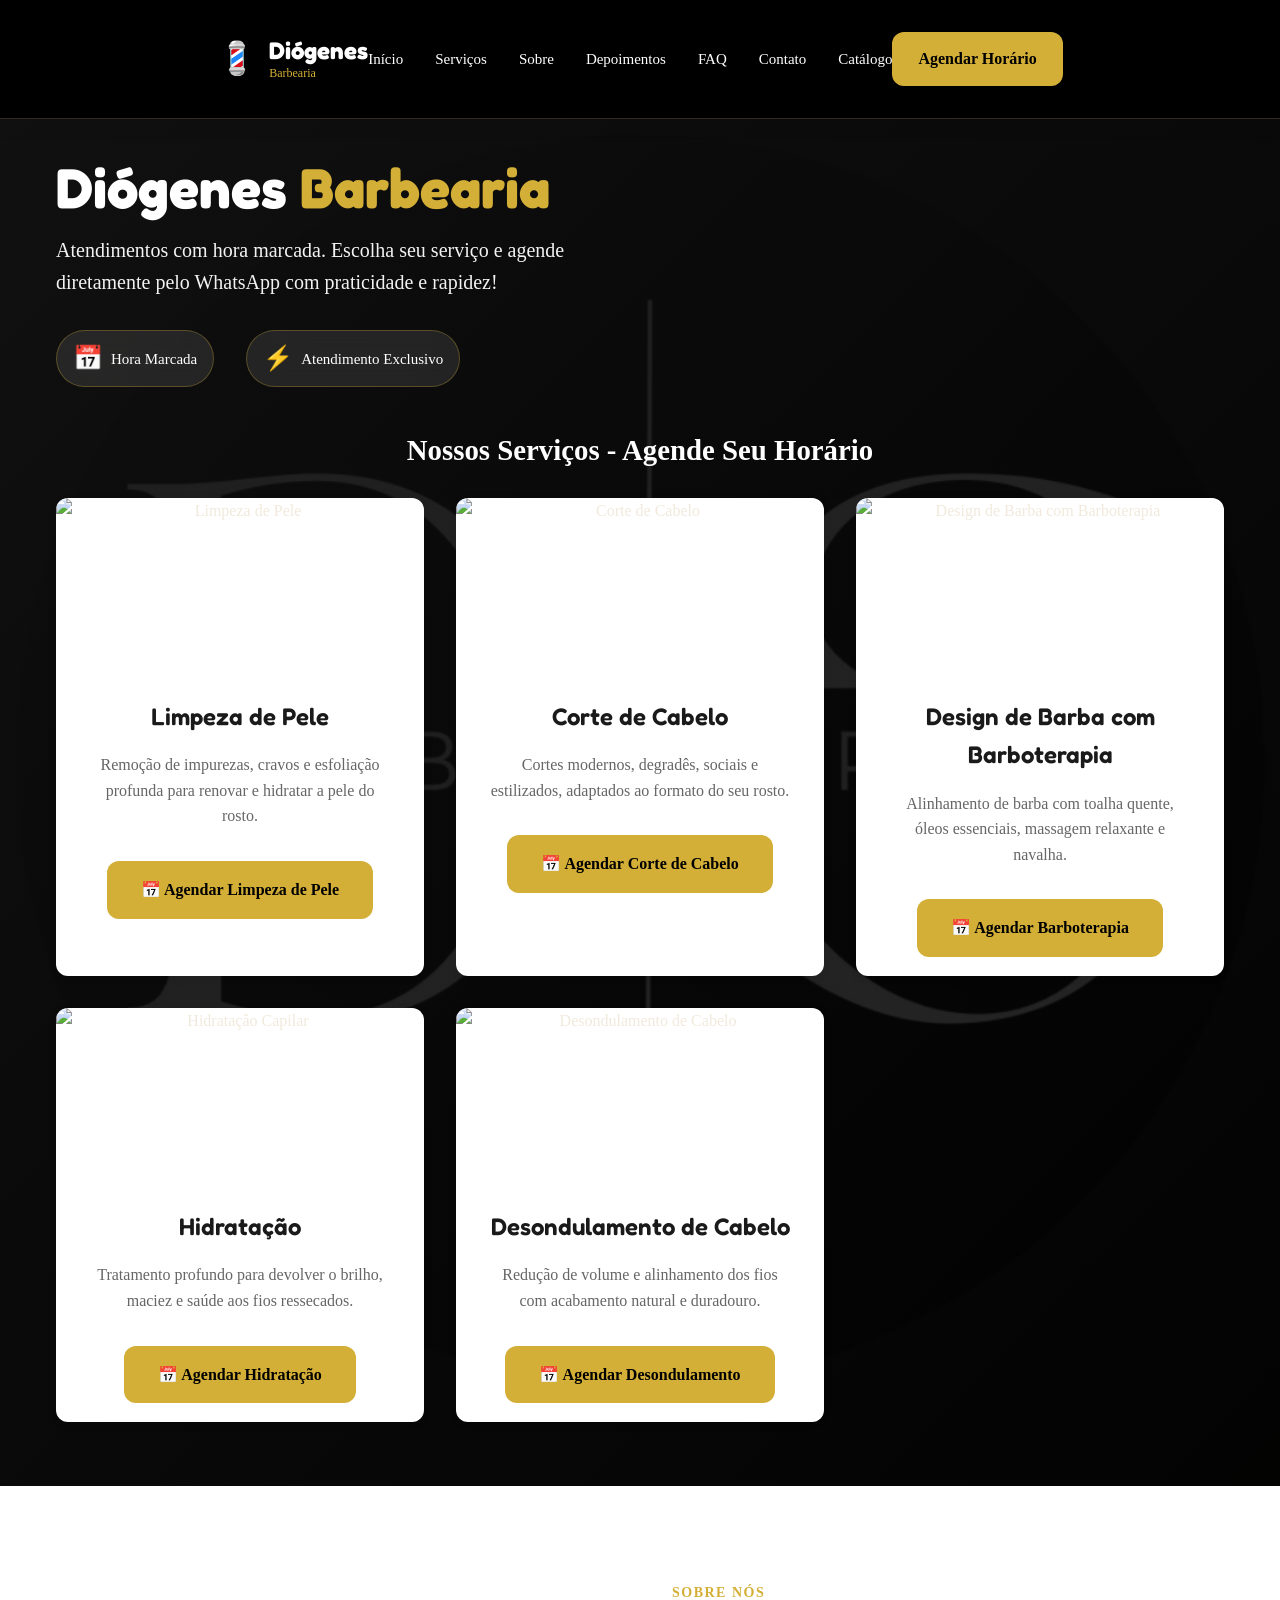
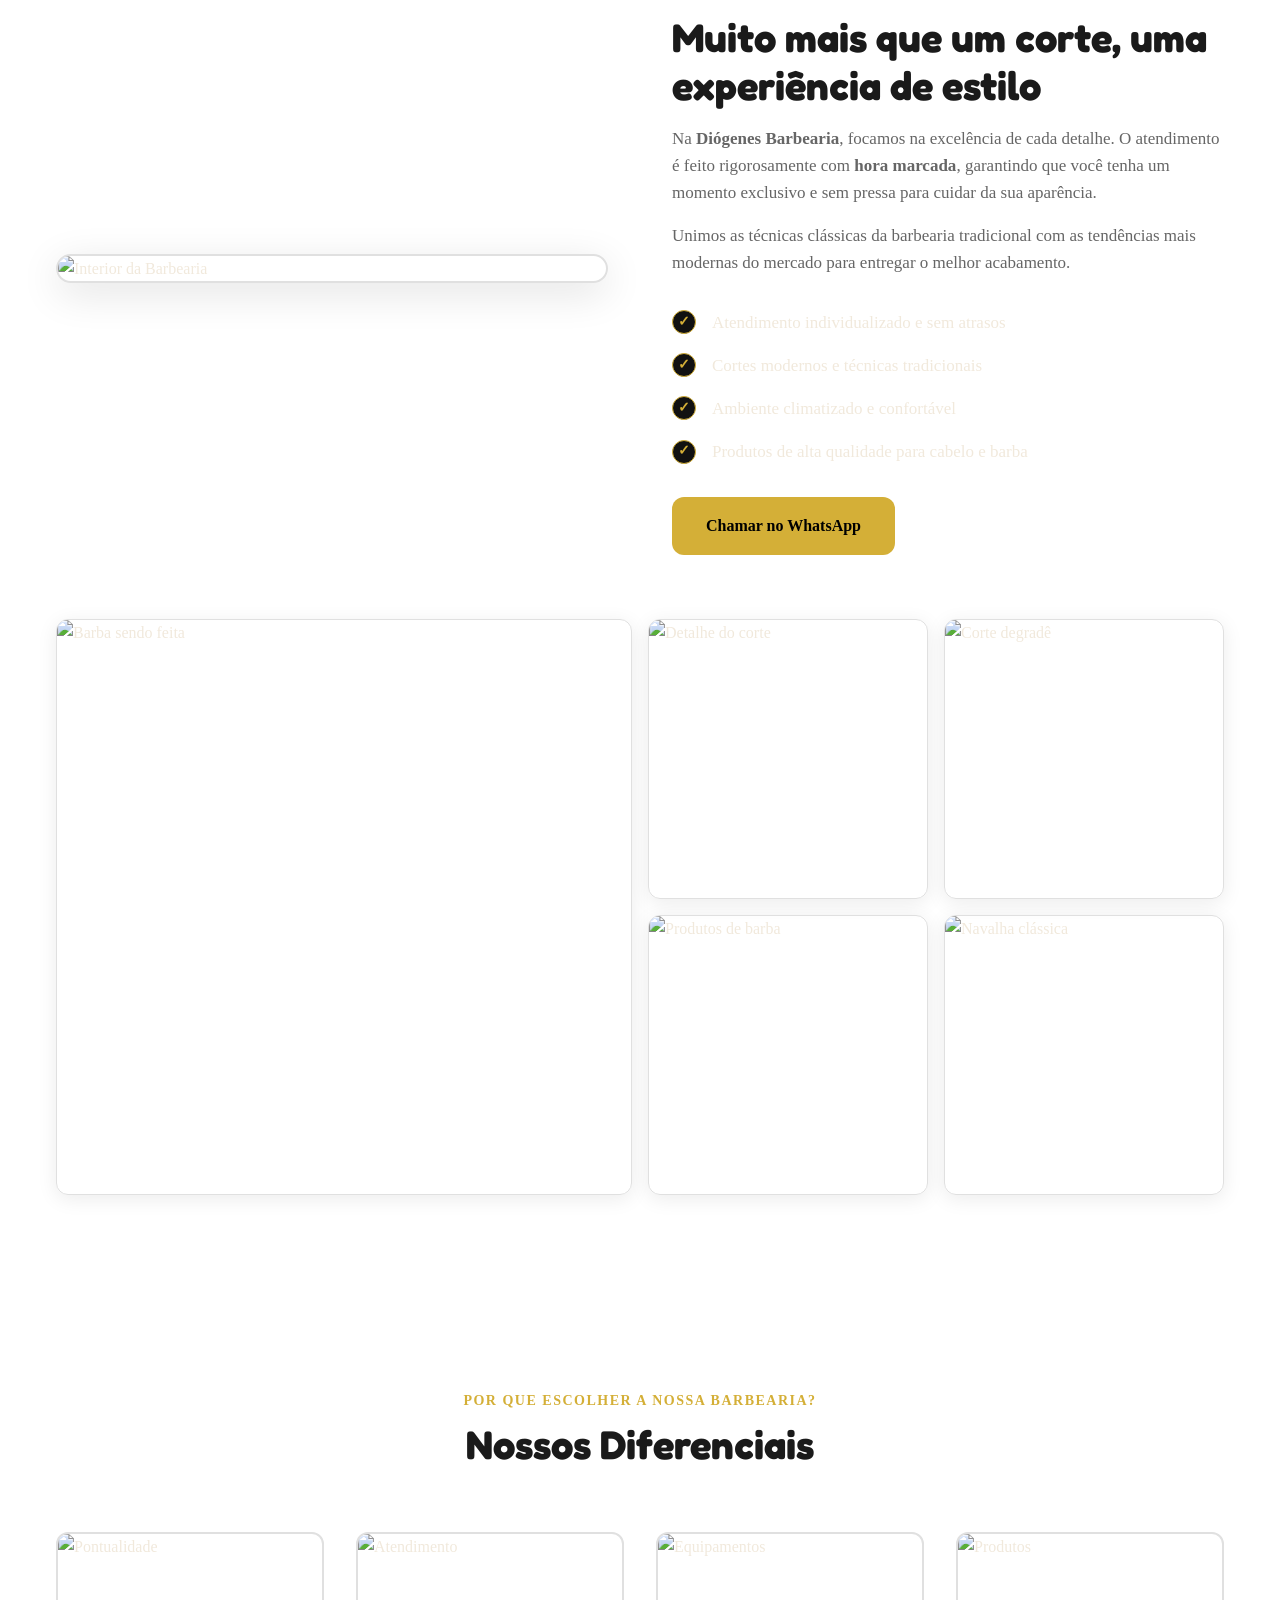
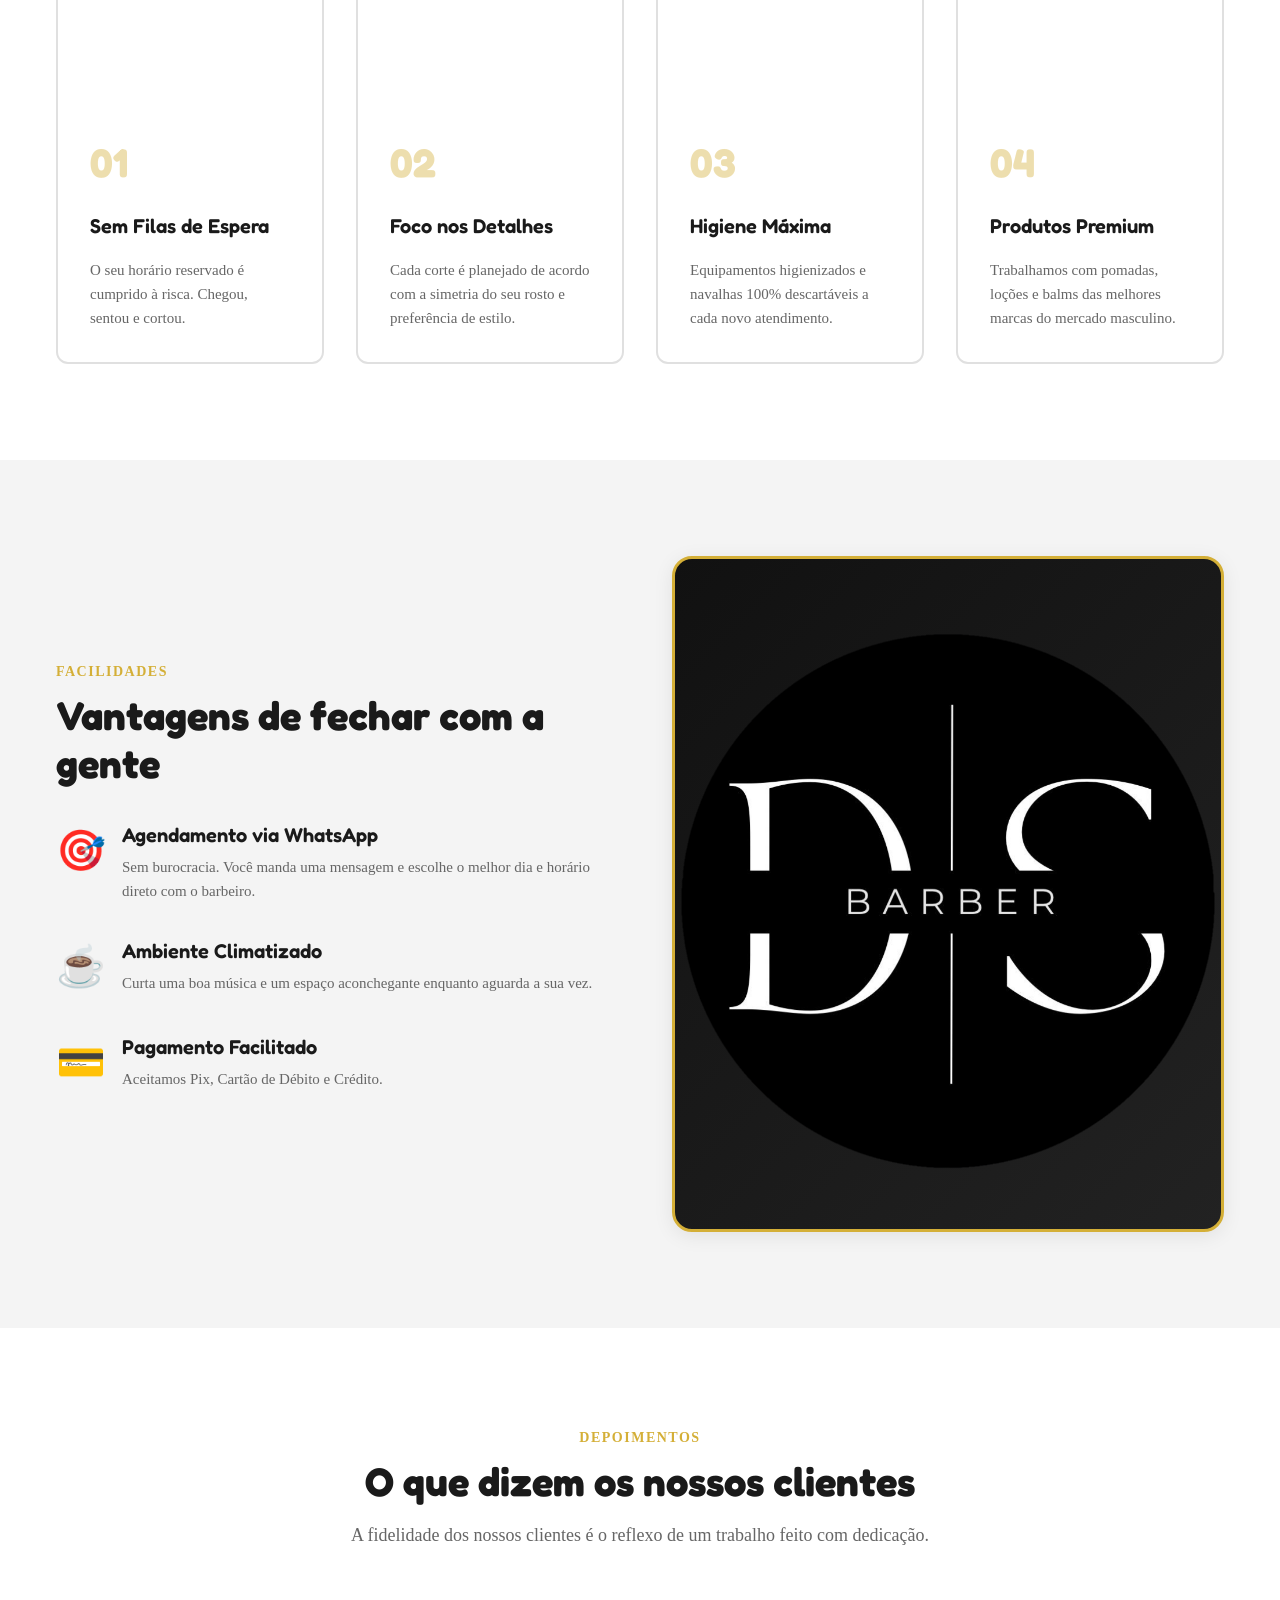
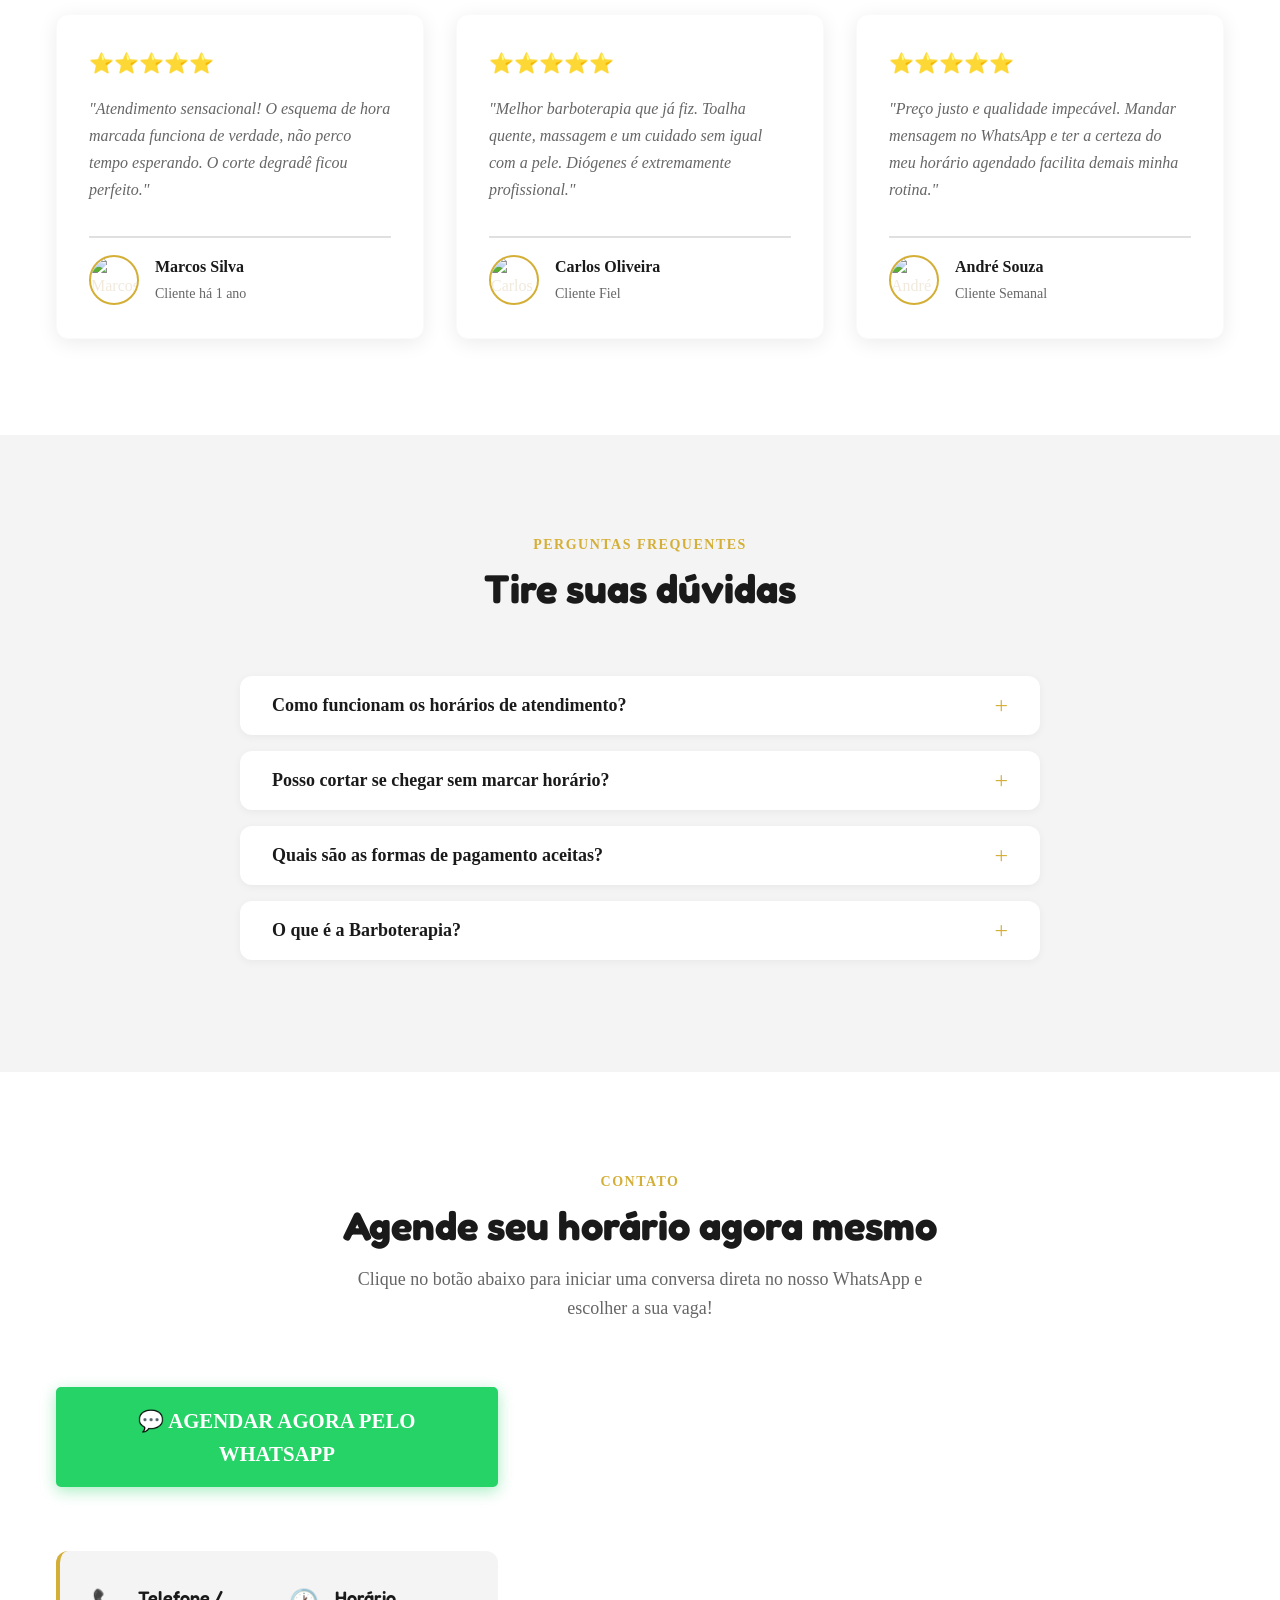
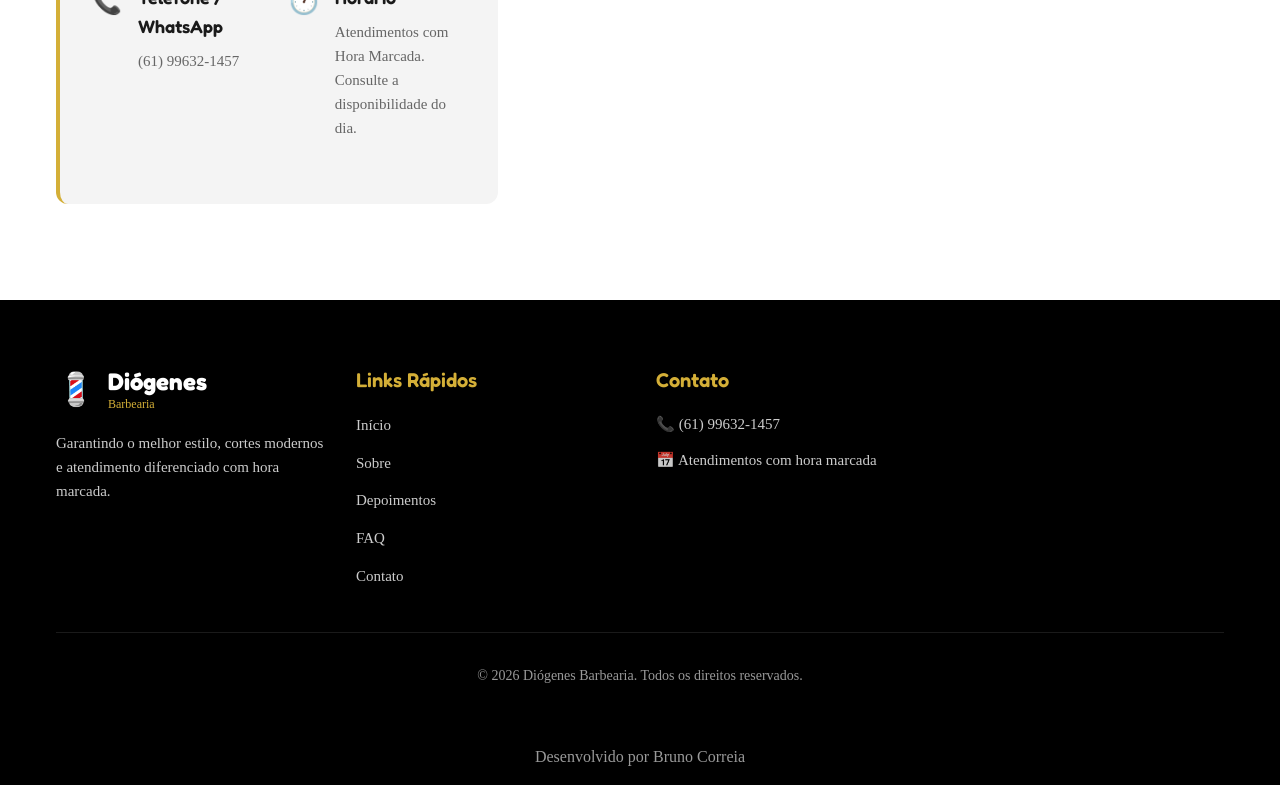
==== commit 75d29eea: "criacao catalogo de produtos" ====
--- a/index.html
+++ b/index.html
@@ -52,6 +52,7 @@
                         <li><a href="#depoimentos" class="nav-link">Depoimentos</a></li>
                         <li><a href="#faq" class="nav-link">FAQ</a></li>
                         <li><a href="#contato" class="nav-link">Contato</a></li>
+                        <li><a href="catalogo-manual.html" class="nav-link">Catálogo</a></li>
                     </ul>
                 </nav>
 
@@ -112,7 +113,7 @@
                     Nossos Serviços - Agende Seu Horário
                 </h2>
                 
-                <div class="servicos-grid">
+                <div class="servicos-grid" id="servicos">
 
                     <!-- Serviço 1: Limpeza de Pele -->
                     <div class="servico-card">
--- a/style.css
+++ b/style.css
@@ -563,7 +563,7 @@
     box-shadow: 0 2px 10px rgba(0, 0, 0, 0.05);
     overflow: hidden;
     border-bottom: 3px solid transparent;
-    padding-bottom: 0.7rem;
+    padding-bottom: 1rem;
 }
 
 .servico-card:hover {
@@ -1243,4 +1243,157 @@
     .beneficios-emoji {
         font-size: 4rem;
     }
-}+}
+
+/*============== ESTILOS CATÁLOGO ======================= */
+
+  :root{
+    --bg: #14110F;
+    --bg-alt: #1C1815;
+    --card: #211C18;
+    --gold: #C89B3C;
+    --gold-soft: #E8C97A;
+    --cream: #F1E9DC;
+    --muted: #9A8F80;
+    --line: #322B24;
+  }
+  *{box-sizing:border-box; margin:0; padding:0;}
+  body{
+    background: var(--bg);
+    color: var(--cream);
+    font-family: 'Georgia', 'Times New Roman', serif;
+    min-height:100vh;
+  }
+  header{
+    padding: 28px 6vw 22px;
+    border-bottom: 1px solid var(--line);
+    display:flex; align-items:center; justify-content:space-between;
+    position: sticky; top:0; background: rgba(20,17,15,0.95);
+    backdrop-filter: blur(6px);
+    z-index: 10;
+  }
+  .brand{
+    font-size: 1.4rem;
+    letter-spacing: 0.08em;
+    text-transform: uppercase;
+    color: var(--gold-soft);
+  }
+  .brand span{ color: var(--muted); font-size: 0.7rem; display:block; letter-spacing:0.25em; margin-top:2px;}
+  .cart-btn{
+    background: transparent;
+    border: 1px solid var(--gold);
+    color: var(--gold-soft);
+    padding: 10px 18px;
+    font-family: inherit;
+    font-size: 0.85rem;
+    letter-spacing: 0.05em;
+    cursor: pointer;
+    position: relative;
+    transition: 0.2s;
+  }
+  .cart-btn:hover{ background: var(--gold); color: var(--bg); }
+  .cart-count{
+    position:absolute; top:-8px; right:-8px;
+    background: var(--gold-soft); color: var(--bg);
+    font-family: Arial, sans-serif;
+    font-size: 0.7rem; font-weight:bold;
+    width:20px; height:20px; border-radius:50%;
+    display:flex; align-items:center; justify-content:center;
+  }
+
+  main{ padding: 40px 6vw 100px; max-width: 1100px; margin:0 auto; }
+  .intro{ margin-bottom: 36px; }
+  .intro h1{ font-size: 2rem; color: var(--gold-soft); font-weight:normal; letter-spacing:0.02em;}
+  .intro p{ color: var(--muted); margin-top:8px; font-size:0.95rem; }
+
+  .grid{
+    display:grid;
+    grid-template-columns: repeat(auto-fill, minmax(230px, 1fr));
+    gap: 24px;
+  }
+  .product{
+    background: var(--card);
+    border: 1px solid var(--line);
+    padding: 18px;
+    display:flex; flex-direction:column;
+    transition: 0.2s border-color;
+  }
+  .product:hover{ border-color: var(--gold); }
+  .product.unavailable{ opacity: 0.55; }
+  .product img{
+    width:100%; height:160px; object-fit:cover;
+    margin-bottom: 14px;
+    filter: sepia(15%) contrast(1.05);
+  }
+  .product h3{ font-size:1.05rem; font-weight:normal; color: var(--cream); }
+  .product .cat{ color: var(--muted); font-size:0.75rem; letter-spacing:0.08em; text-transform:uppercase; margin: 4px 0 10px;}
+  .badge-unavailable{
+    display:inline-block; background: #4a2020; color: #e0a0a0;
+    font-family: Arial, sans-serif; font-size: 0.7rem; letter-spacing:0.05em;
+    padding: 4px 8px; margin-bottom: 10px; text-transform: uppercase;
+    width: fit-content;
+  }
+  .product .price{ color: var(--gold-soft); font-size:1.1rem; margin-bottom: 14px; margin-top:auto; }
+  .add-btn{
+    background: var(--gold); color: var(--bg);
+    border:none; padding: 10px; font-family: Arial, sans-serif;
+    font-size:0.85rem; font-weight:bold; letter-spacing:0.03em;
+    cursor:pointer; transition:0.2s;
+  }
+  .add-btn:hover{ background: var(--gold-soft); }
+  .add-btn:disabled{ background: var(--line); color:var(--muted); cursor:default; }
+
+  /* Carrinho lateral */
+  .overlay{
+    position:fixed; inset:0; background:rgba(0,0,0,0.6);
+    opacity:0; pointer-events:none; transition:0.25s; z-index:20;
+  }
+  .overlay.open{ opacity:1; pointer-events:auto; }
+  .cart-panel{
+    position:fixed; top:0; right:0; height:100%; width: min(400px, 92vw);
+    background: var(--bg-alt); border-left:1px solid var(--line);
+    transform: translateX(100%); transition: 0.3s ease; z-index:21;
+    display:flex; flex-direction:column;
+  }
+  .cart-panel.open{ transform: translateX(0); }
+  .cart-header{
+    padding: 22px 24px; border-bottom:1px solid var(--line);
+    display:flex; justify-content:space-between; align-items:center;
+  }
+  .cart-header h2{ font-weight:normal; color: var(--gold-soft); font-size:1.2rem; }
+  .close-btn{ background:none; border:none; color:var(--muted); font-size:1.4rem; cursor:pointer; }
+  .cart-items{ flex:1; overflow-y:auto; padding: 12px 24px; }
+  .cart-item{
+    display:flex; justify-content:space-between; align-items:center;
+    padding: 14px 0; border-bottom: 1px solid var(--line);
+    font-family: Arial, sans-serif; font-size:0.9rem;
+  }
+  .cart-item .name{ color: var(--cream); }
+  .cart-item .unit{ color: var(--muted); font-size:0.78rem; }
+  .qty-controls{ display:flex; align-items:center; gap:8px; margin-top:6px; }
+  .qty-controls button{
+    width:22px; height:22px; background: var(--card); border:1px solid var(--line);
+    color: var(--gold-soft); cursor:pointer; font-size:0.9rem;
+  }
+  .remove-btn{ color: var(--muted); font-size:0.75rem; background:none; border:none; cursor:pointer; text-decoration:underline; margin-top:4px;}
+  .empty-msg{ color: var(--muted); font-family: Arial, sans-serif; font-size:0.9rem; padding: 30px 0; text-align:center; }
+
+  .cart-footer{ padding: 20px 24px; border-top: 1px solid var(--line); }
+  .total-row{
+    display:flex; justify-content:space-between; margin-bottom:16px;
+    font-family: Arial, sans-serif; font-size:1rem;
+  }
+  .total-row strong{ color: var(--gold-soft); font-size:1.2rem; }
+  .checkout-btn{
+    width:100%; padding: 14px; background:#25D366; color:#0b0b0b;
+    border:none; font-family: Arial, sans-serif; font-weight:bold;
+    font-size:0.95rem; cursor:pointer; display:flex; align-items:center;
+    justify-content:center; gap:8px; transition:0.2s;
+  }
+  .checkout-btn:hover{ filter: brightness(1.08); }
+  .checkout-btn:disabled{ background: var(--line); color: var(--muted); cursor:default; }
+
+  @media (max-width: 480px){
+    header{ padding: 20px 5vw; }
+    main{ padding: 30px 5vw 80px; }
+  }
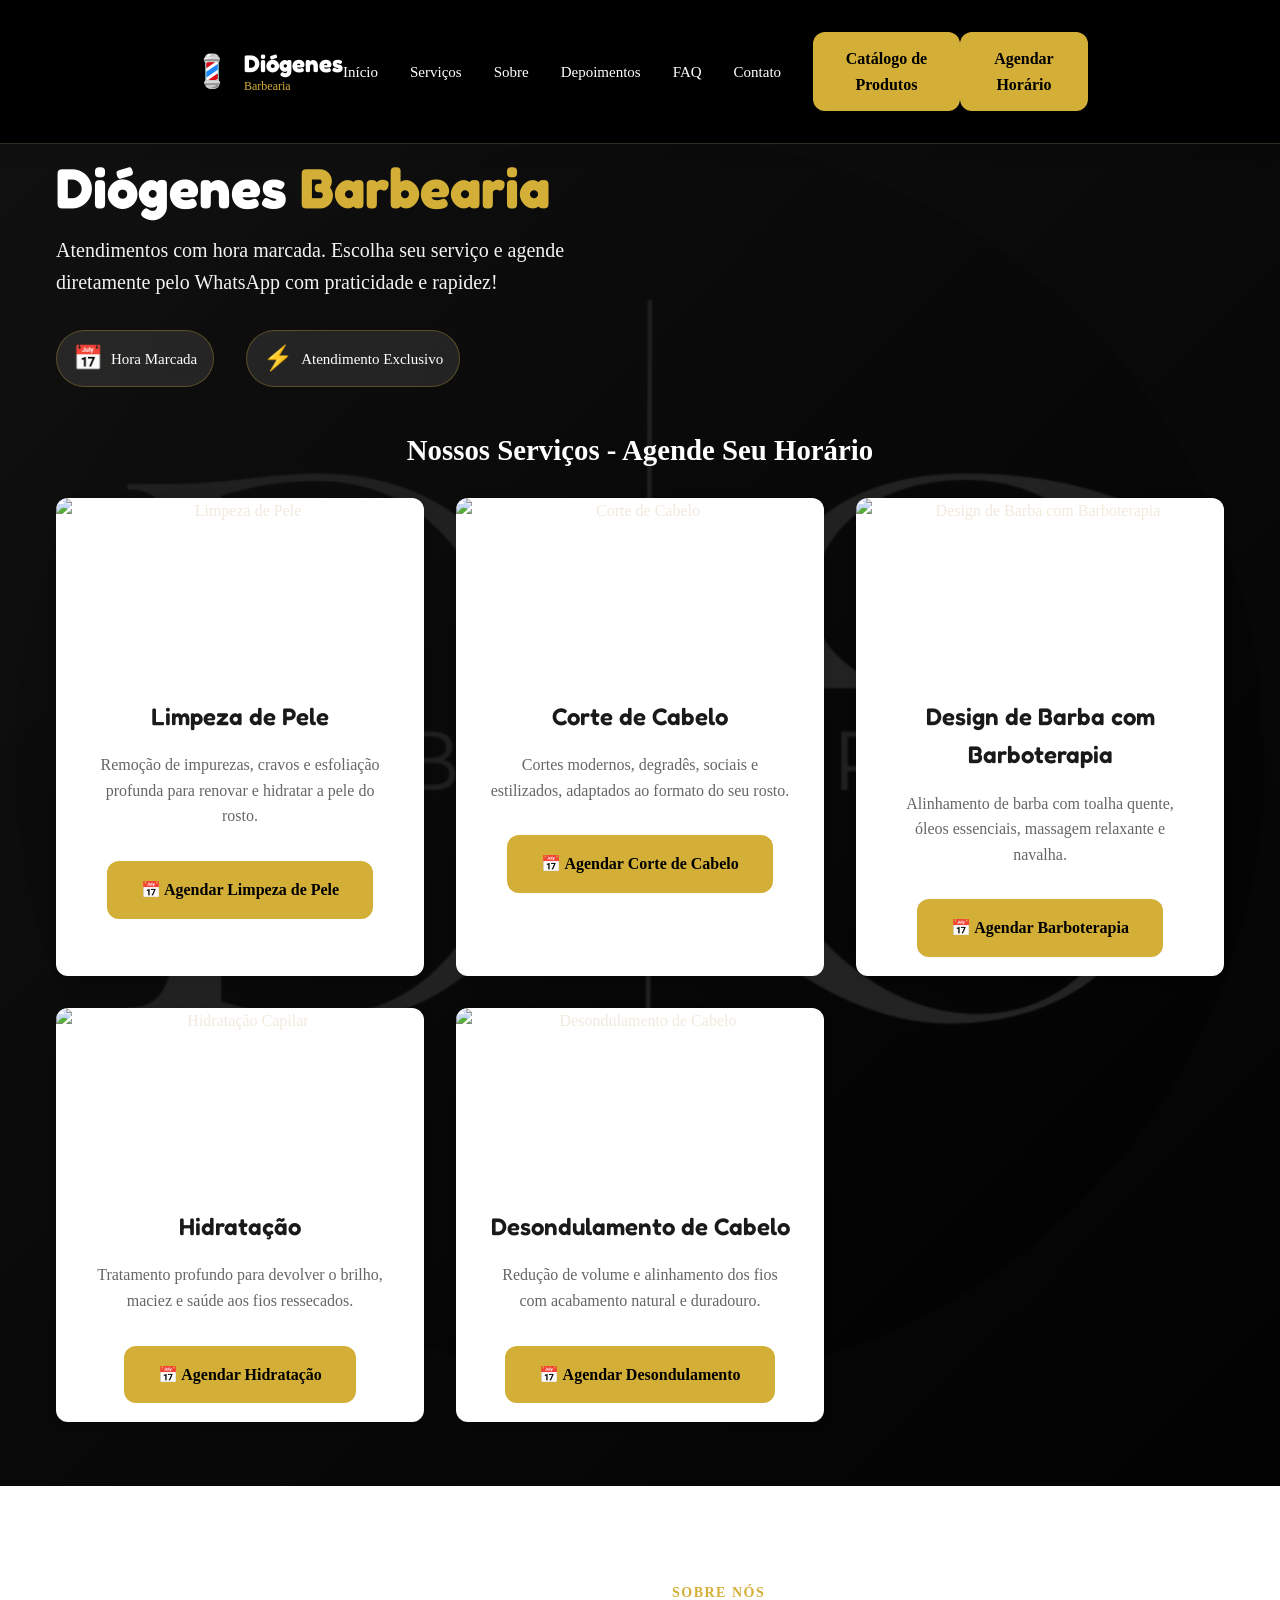
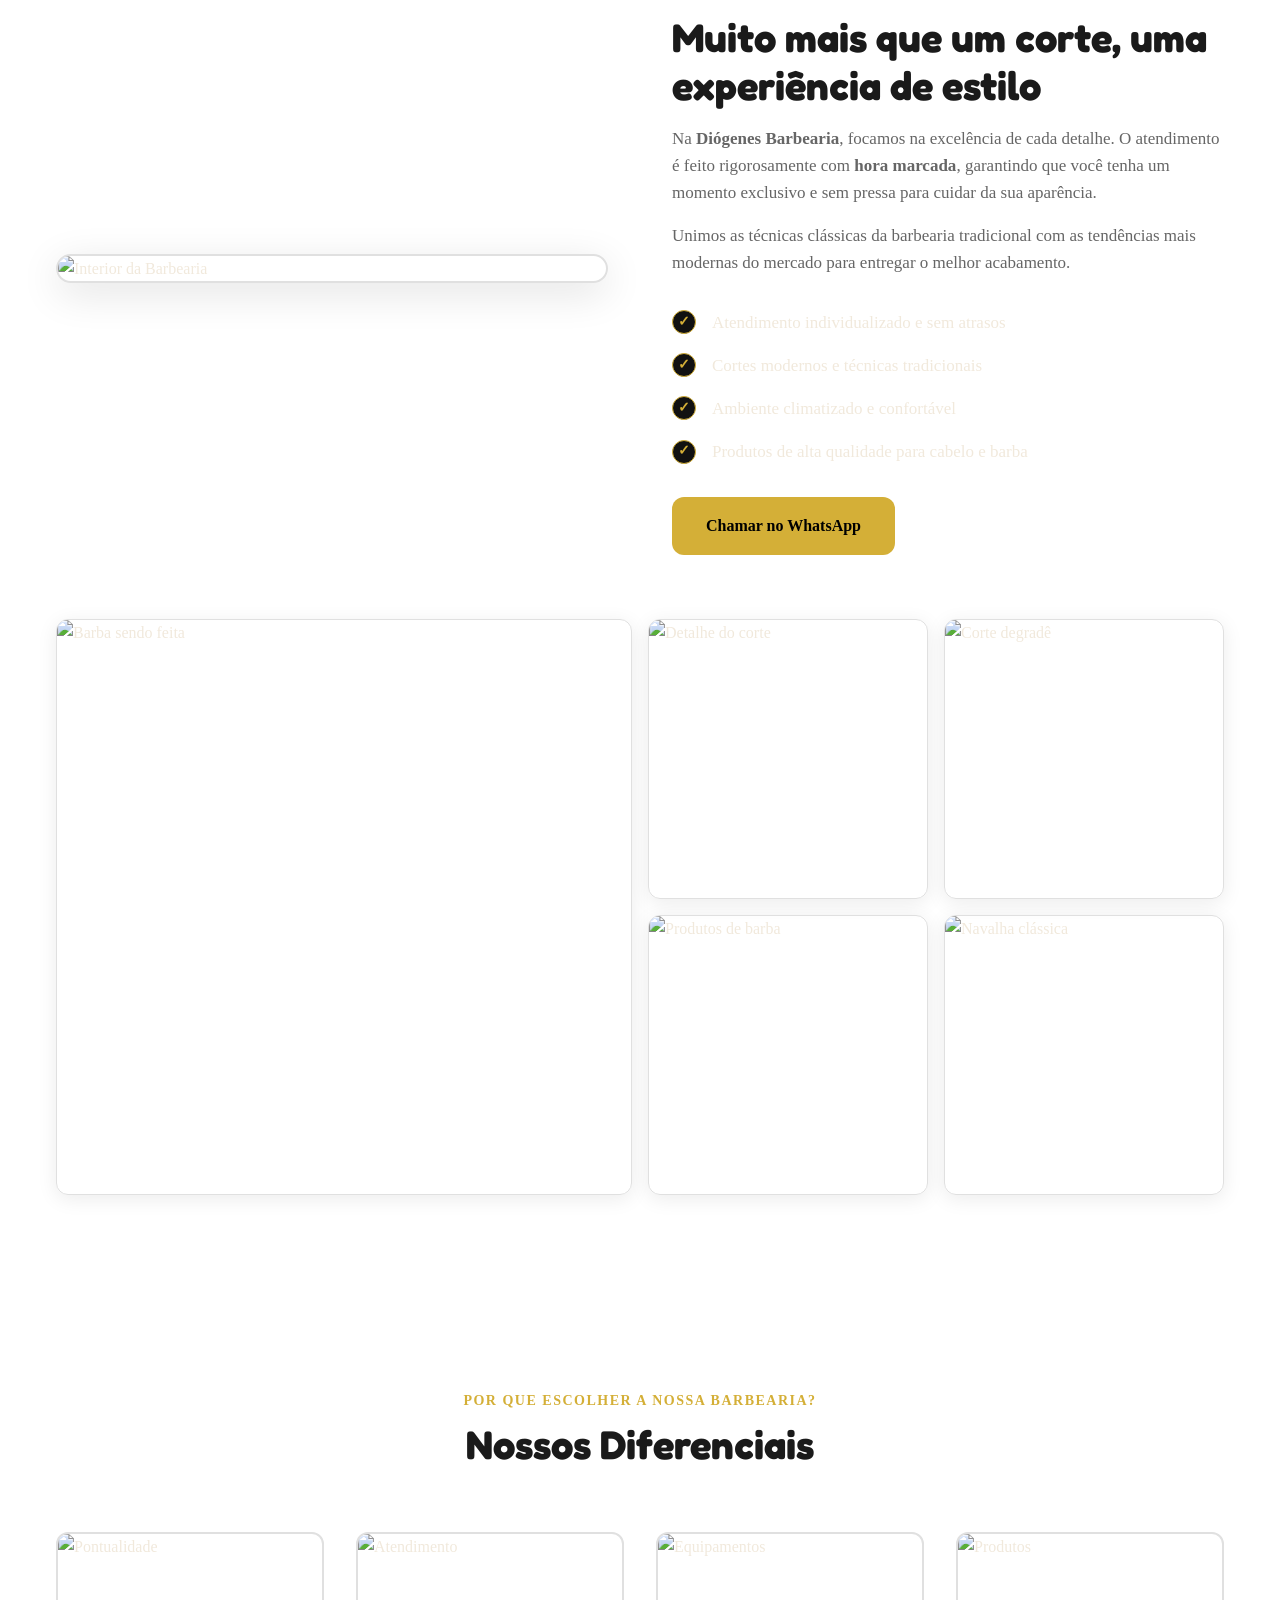
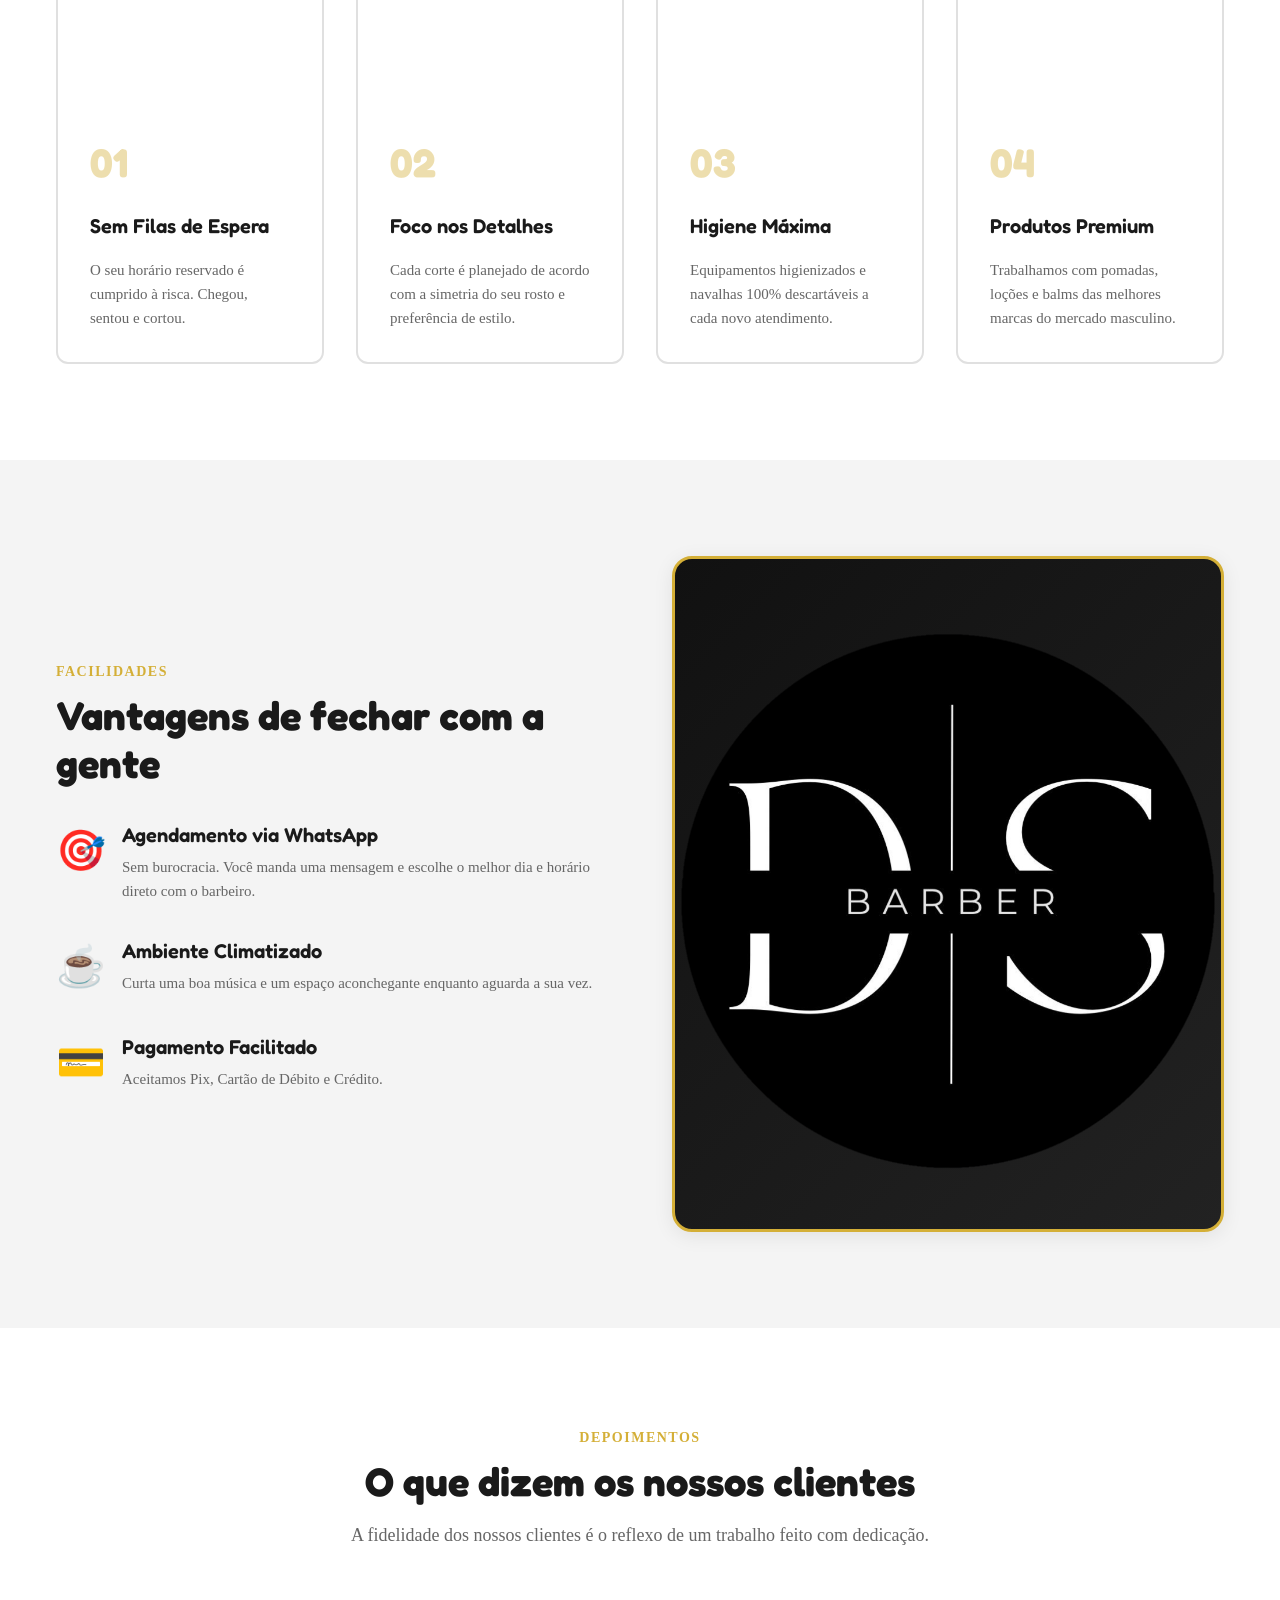
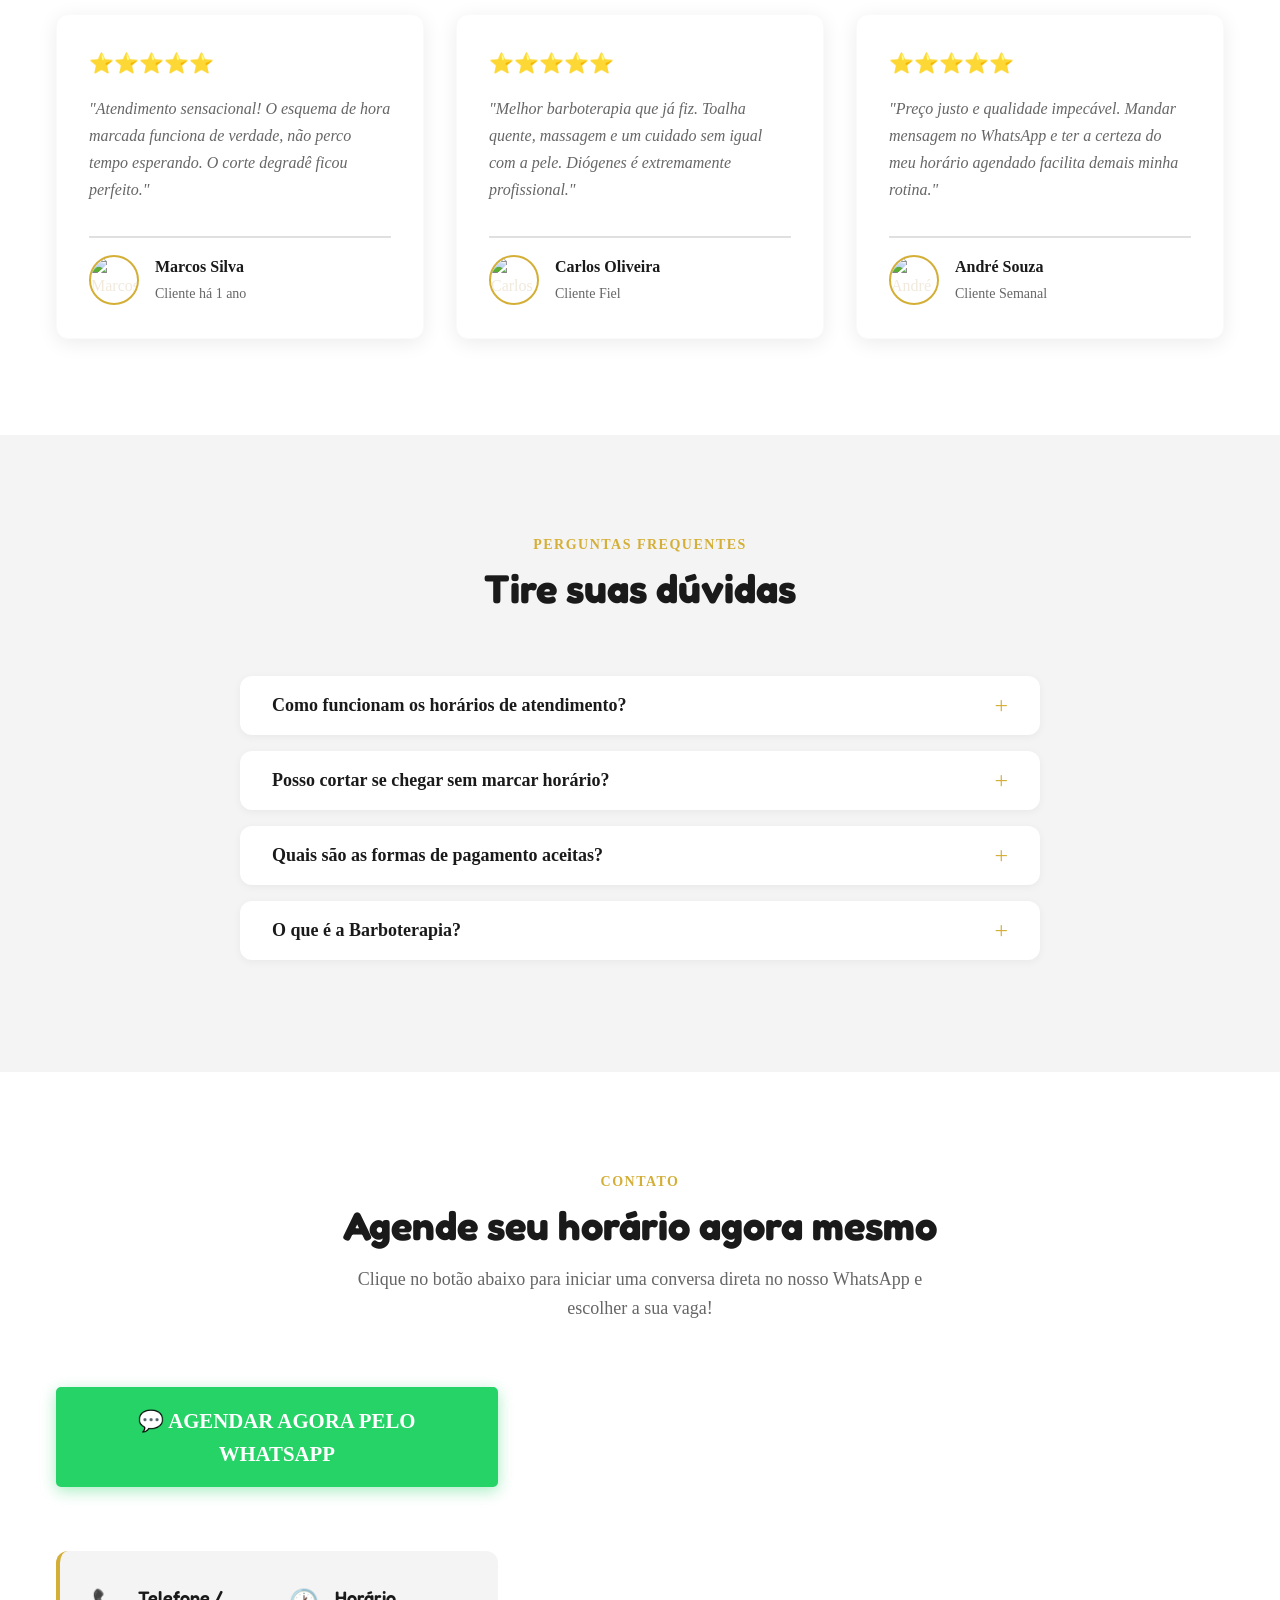
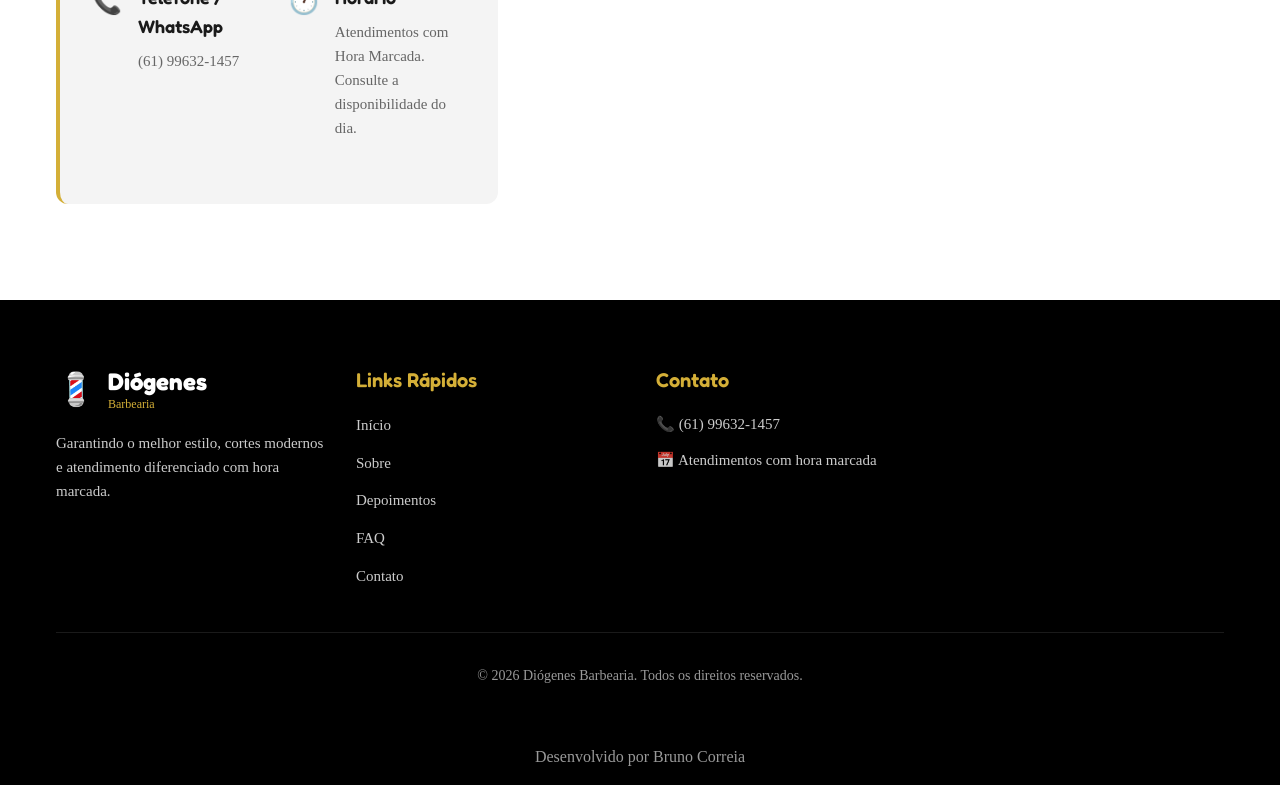
==== commit 7740429e: "ajuste do botao de catalogo e botao voltar" ====
--- a/index.html
+++ b/index.html
@@ -52,11 +52,12 @@
                         <li><a href="#depoimentos" class="nav-link">Depoimentos</a></li>
                         <li><a href="#faq" class="nav-link">FAQ</a></li>
                         <li><a href="#contato" class="nav-link">Contato</a></li>
-                        <li><a href="catalogo-manual.html" class="nav-link">Catálogo</a></li>
+                        <li></li>
                     </ul>
                 </nav>
 
                 <!-- ========== BOTÃO CTA HEADER ========== -->
+                 <a href="catalogo-manual.html" class="btn btn-primary btn-header">Catálogo de Produtos</a>
                 <a href="https://wa.me/5561996321457?text=Ol%C3%A1%21+Gostaria+de+agendar+um+hor%C3%A1rio+na+D%C3%B3genes+Barbearia." target="_blank" class="btn btn-primary btn-header">Agendar Horário</a>
 
                 <!-- ========== BOTÃO MENU MOBILE ========== -->
@@ -81,6 +82,9 @@
 
         <div class="container">
             <div class="hero-content">
+                <div class="catalogo-mobile">
+                    <a href="catalogo-manual.html" class="btn-catalogo-mobile">Catálogo de Produtos</a>
+                </div>
 
                 <!-- ========== TEXTO HERO ========== -->
                 <div class="hero-text">
--- a/style.css
+++ b/style.css
@@ -204,6 +204,7 @@
     align-items: center;
     justify-content: space-between;
     padding: 1rem 0;
+    width: 70vw;
 }
 
 /* Logo */
@@ -351,6 +352,10 @@
     gap: var(--espacamento-lg);
     align-items: center;
     margin-top: 0.8rem;
+}
+
+.catalogo-mobile {
+    display: none;
 }
 
 .hero-title {
@@ -1081,6 +1086,23 @@
         gap: var(--espacamento-md);
     }
 
+    .catalogo-mobile {
+        display: block;
+        padding: 1rem;
+        text-align: center;
+    }
+
+    .btn-catalogo-mobile {
+    display: inline-block;
+    width: 100%;
+    padding: 0.9rem;
+    background-color: #d4af37; /* mesma cor do botão dourado */
+    color: #000;
+    font-weight: bold;
+    border-radius: 8px;
+    text-decoration: none;
+  }
+
     .hero-title {
         font-size: 2.5rem;
     }
@@ -1257,7 +1279,11 @@
     --muted: #9A8F80;
     --line: #322B24;
   }
-  *{box-sizing:border-box; margin:0; padding:0;}
+  *{
+    box-sizing:border-box; 
+    margin:0; 
+    padding:0;
+  }
   body{
     background: var(--bg);
     color: var(--cream);
@@ -1267,16 +1293,41 @@
   header{
     padding: 28px 6vw 22px;
     border-bottom: 1px solid var(--line);
-    display:flex; align-items:center; justify-content:space-between;
-    position: sticky; top:0; background: rgba(20,17,15,0.95);
+    display:flex;
+    align-items:center; 
+    justify-content:space-between;
+    position: sticky; 
+    top:0; 
+    background: rgba(20,17,15,0.95);
     backdrop-filter: blur(6px);
     z-index: 10;
+  }
+  .back-link {
+    color: var(--gold-soft);
+    transition: var(--transicao);
+    position: relative;
+    border: 1px solid var(--gold-soft);
+    padding: 0 1rem;
+    font-weight: 900;
+    font-size: 1.5rem;
+  }
+
+  .back-link::after {
+    content: '';
+    position: absolute;
+    bottom: -5px;
+    width: 0;
+    left: 0;
+    height: 2px;
+    background: var(--cor-secundaria);
+    transition: var(--transicao)
   }
   .brand{
     font-size: 1.4rem;
     letter-spacing: 0.08em;
     text-transform: uppercase;
     color: var(--gold-soft);
+    text-align: center;
   }
   .brand span{ color: var(--muted); font-size: 0.7rem; display:block; letter-spacing:0.25em; margin-top:2px;}
   .cart-btn{
@@ -1293,18 +1344,41 @@
   }
   .cart-btn:hover{ background: var(--gold); color: var(--bg); }
   .cart-count{
-    position:absolute; top:-8px; right:-8px;
-    background: var(--gold-soft); color: var(--bg);
+    position:absolute; 
+    top:-8px; 
+    right:-8px;
+    background: var(--gold-soft); 
+    color: var(--bg);
     font-family: Arial, sans-serif;
-    font-size: 0.7rem; font-weight:bold;
-    width:20px; height:20px; border-radius:50%;
-    display:flex; align-items:center; justify-content:center;
-  }
-
-  main{ padding: 40px 6vw 100px; max-width: 1100px; margin:0 auto; }
-  .intro{ margin-bottom: 36px; }
-  .intro h1{ font-size: 2rem; color: var(--gold-soft); font-weight:normal; letter-spacing:0.02em;}
-  .intro p{ color: var(--muted); margin-top:8px; font-size:0.95rem; }
+    font-size: 0.7rem; 
+    font-weight:bold;
+    width:20px; 
+    height:20px; 
+    border-radius:50%;
+    display:flex; 
+    align-items:center; 
+    justify-content:center;
+  }
+
+  main{ 
+    padding: 40px 6vw 100px; 
+    max-width: 1100px; 
+    margin:0 auto; 
+  }
+  .intro{ 
+    margin-bottom: 36px; 
+  }
+  .intro h1{ 
+    font-size: 2rem; 
+    color: var(--gold-soft); 
+    font-weight:normal; 
+    letter-spacing:0.02em;
+  }
+  .intro p{ 
+    color: var(--muted); 
+    margin-top:8px; 
+    font-size:0.95rem; 
+  }
 
   .grid{
     display:grid;
@@ -1318,51 +1392,116 @@
     display:flex; flex-direction:column;
     transition: 0.2s border-color;
   }
-  .product:hover{ border-color: var(--gold); }
+  .product:hover{ 
+    border-color: var(--gold); 
+  }
   .product.unavailable{ opacity: 0.55; }
   .product img{
-    width:100%; height:160px; object-fit:cover;
+    width:100%; 
+    height:160px; 
+    object-fit:cover;
     margin-bottom: 14px;
     filter: sepia(15%) contrast(1.05);
   }
-  .product h3{ font-size:1.05rem; font-weight:normal; color: var(--cream); }
-  .product .cat{ color: var(--muted); font-size:0.75rem; letter-spacing:0.08em; text-transform:uppercase; margin: 4px 0 10px;}
+  .product h3{ 
+    font-size:1.05rem; 
+    font-weight:normal; 
+    color: var(--cream); 
+  }
+  .product .cat{ 
+    color: var(--muted); 
+    font-size:0.75rem; 
+    letter-spacing:0.08em; 
+    text-transform:uppercase; 
+    margin: 4px 0 10px;
+  }
   .badge-unavailable{
-    display:inline-block; background: #4a2020; color: #e0a0a0;
-    font-family: Arial, sans-serif; font-size: 0.7rem; letter-spacing:0.05em;
-    padding: 4px 8px; margin-bottom: 10px; text-transform: uppercase;
+    display:inline-block; 
+    background: #4a2020; 
+    color: #e0a0a0;
+    font-family: Arial, sans-serif; 
+    font-size: 0.7rem; 
+    letter-spacing:0.05em;
+    padding: 4px 8px; 
+    margin-bottom: 10px; 
+    text-transform: uppercase;
     width: fit-content;
   }
-  .product .price{ color: var(--gold-soft); font-size:1.1rem; margin-bottom: 14px; margin-top:auto; }
+  .product .price{ 
+    color: var(--gold-soft); 
+    font-size:1.1rem; 
+    margin-bottom: 14px; 
+    margin-top:auto; 
+  }
   .add-btn{
-    background: var(--gold); color: var(--bg);
-    border:none; padding: 10px; font-family: Arial, sans-serif;
-    font-size:0.85rem; font-weight:bold; letter-spacing:0.03em;
-    cursor:pointer; transition:0.2s;
+    background: var(--gold); 
+    color: var(--bg);
+    border:none; 
+    padding: 10px; 
+    font-family: Arial, sans-serif;
+    font-size:0.85rem; 
+    font-weight:bold; 
+    letter-spacing:0.03em;
+    cursor:pointer; 
+    transition:0.2s;
   }
   .add-btn:hover{ background: var(--gold-soft); }
-  .add-btn:disabled{ background: var(--line); color:var(--muted); cursor:default; }
+  .add-btn:disabled{ 
+    background: var(--line); 
+    color:var(--muted); 
+    cursor:default; 
+  }
 
   /* Carrinho lateral */
   .overlay{
-    position:fixed; inset:0; background:rgba(0,0,0,0.6);
-    opacity:0; pointer-events:none; transition:0.25s; z-index:20;
+    position:fixed; 
+    inset:0; 
+    background:rgba(0,0,0,0.6);
+    opacity:0; 
+    pointer-events:none; 
+    transition:0.25s; 
+    z-index:20;
   }
   .overlay.open{ opacity:1; pointer-events:auto; }
   .cart-panel{
-    position:fixed; top:0; right:0; height:100%; width: min(400px, 92vw);
-    background: var(--bg-alt); border-left:1px solid var(--line);
-    transform: translateX(100%); transition: 0.3s ease; z-index:21;
-    display:flex; flex-direction:column;
+    position:fixed; 
+    top:0; 
+    right:0; 
+    height:100%; 
+    width: min(400px, 92vw);
+    background: var(--bg-alt); 
+    border-left:1px solid var(--line);
+    transform: translateX(100%); 
+    transition: 0.3s ease; 
+    z-index:21;
+    display:flex; 
+    flex-direction:column;
   }
   .cart-panel.open{ transform: translateX(0); }
   .cart-header{
-    padding: 22px 24px; border-bottom:1px solid var(--line);
-    display:flex; justify-content:space-between; align-items:center;
-  }
-  .cart-header h2{ font-weight:normal; color: var(--gold-soft); font-size:1.2rem; }
-  .close-btn{ background:none; border:none; color:var(--muted); font-size:1.4rem; cursor:pointer; }
-  .cart-items{ flex:1; overflow-y:auto; padding: 12px 24px; }
+    padding: 22px 24px; 
+    border-bottom:1px solid var(--line);
+    display:flex; 
+    justify-content:space-between; 
+    align-items:center;
+  }
+  .cart-header h2{ 
+    font-weight:normal; 
+    color: var(--gold-soft); 
+    font-size:1.2rem; 
+  }
+  .close-btn{ 
+    background:none; 
+    border:none; 
+    color:var(--muted); 
+    font-size:1.4rem; 
+    cursor:pointer; 
+  }
+  .cart-items{ 
+    flex:1; 
+    overflow-y:auto; 
+    padding: 12px 24px; 
+  }
   .cart-item{
     display:flex; justify-content:space-between; align-items:center;
     padding: 14px 0; border-bottom: 1px solid var(--line);
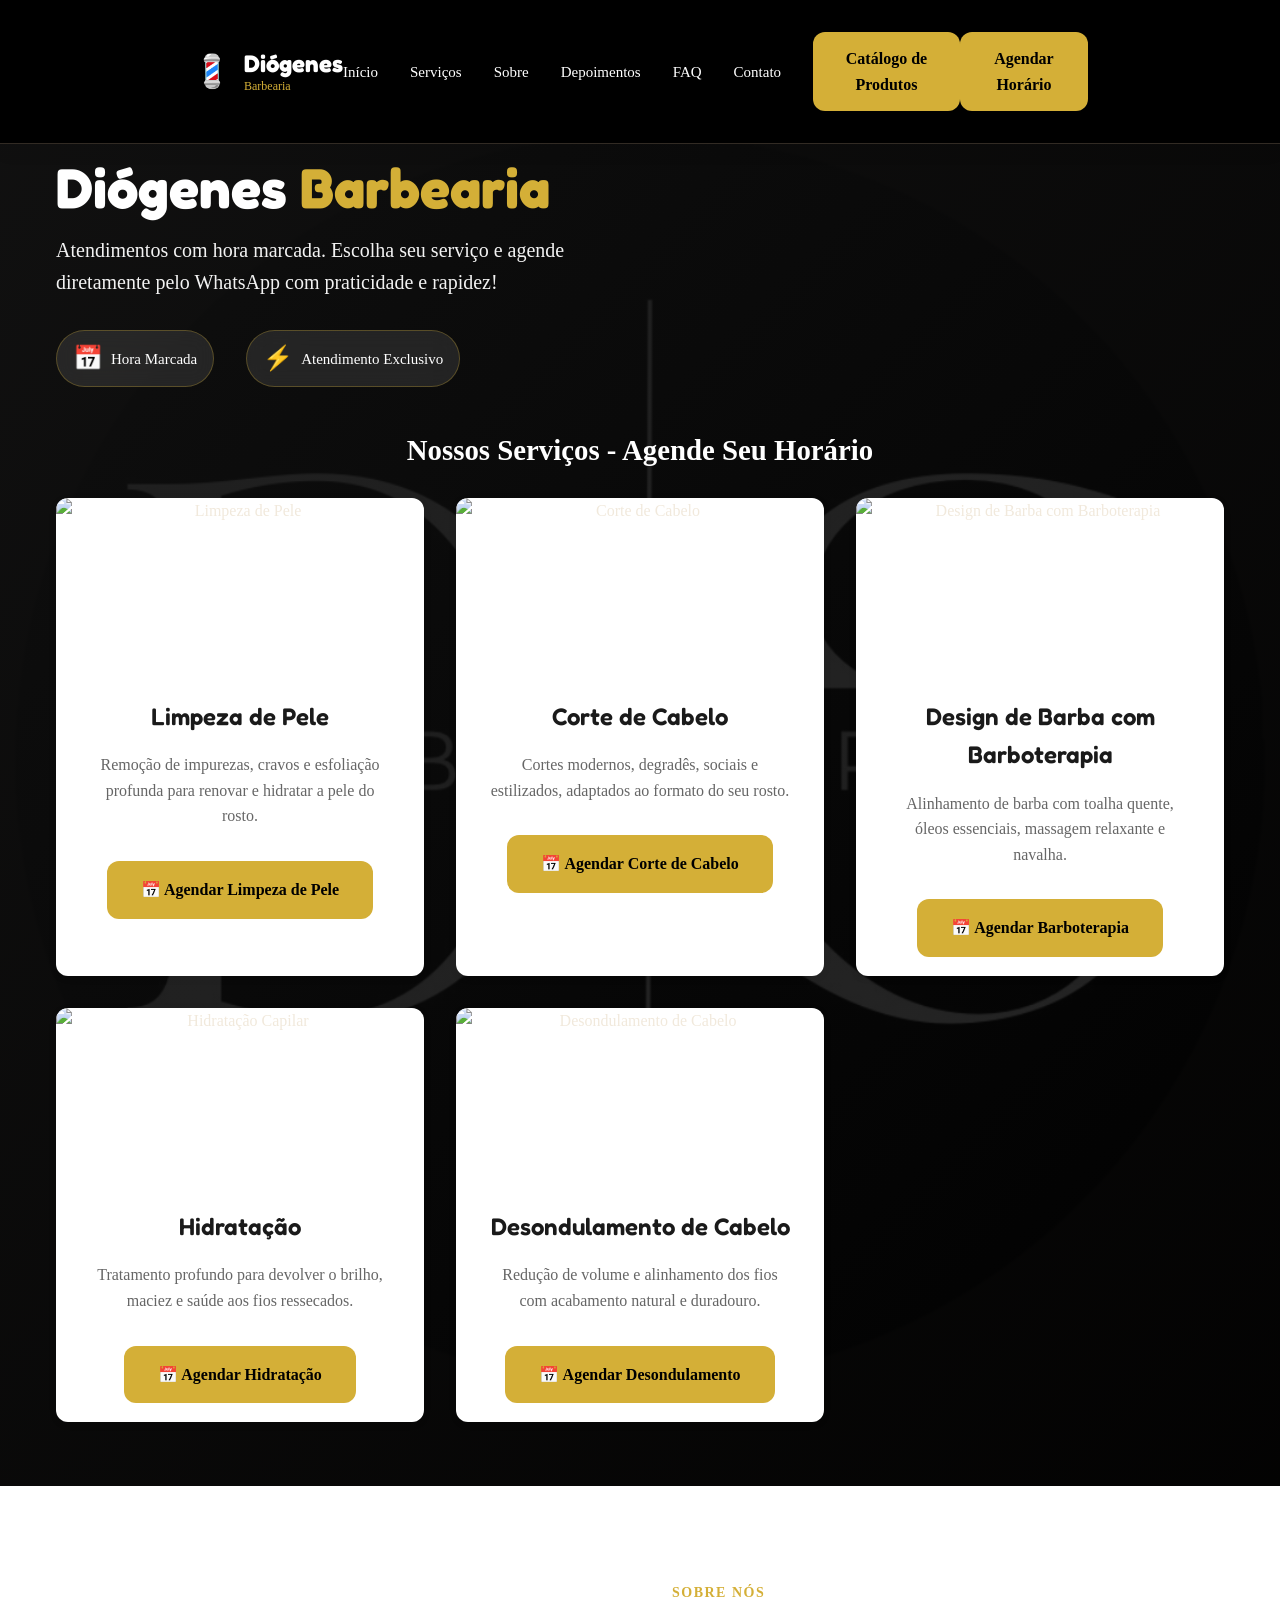
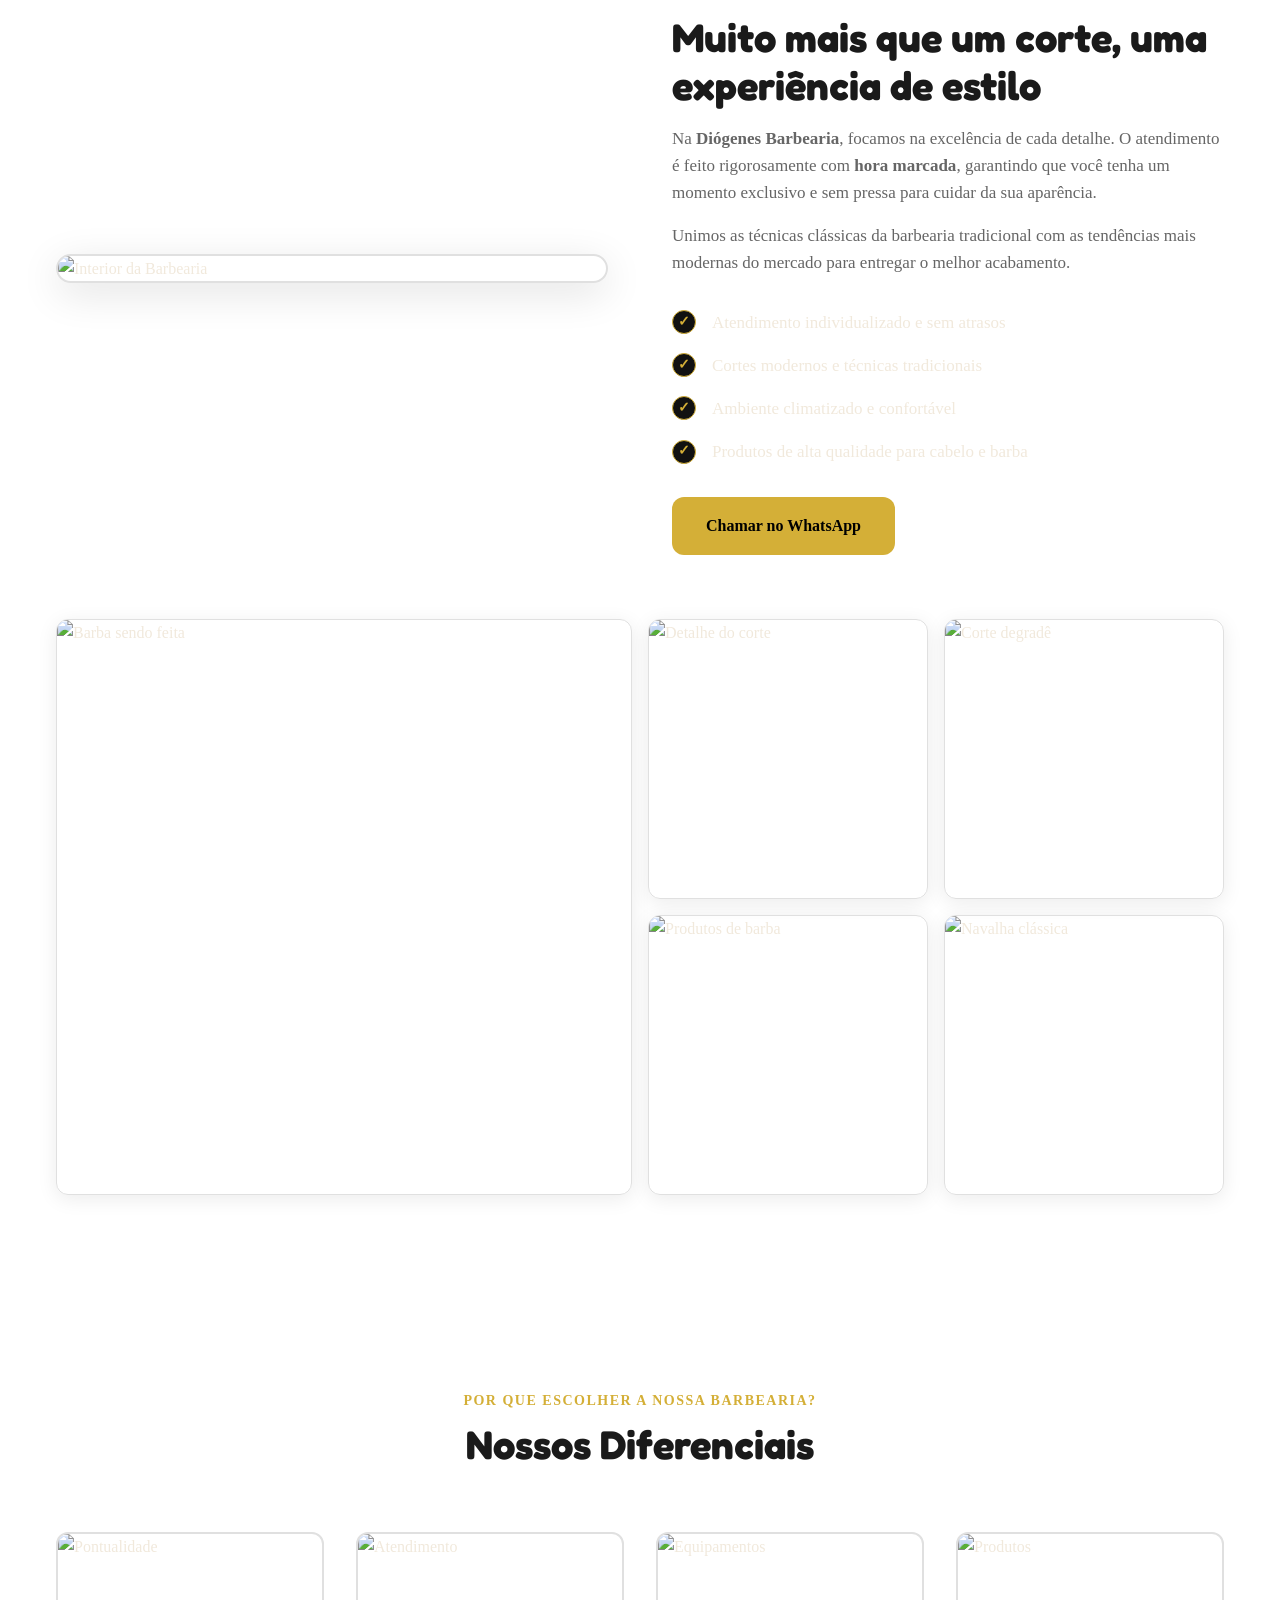
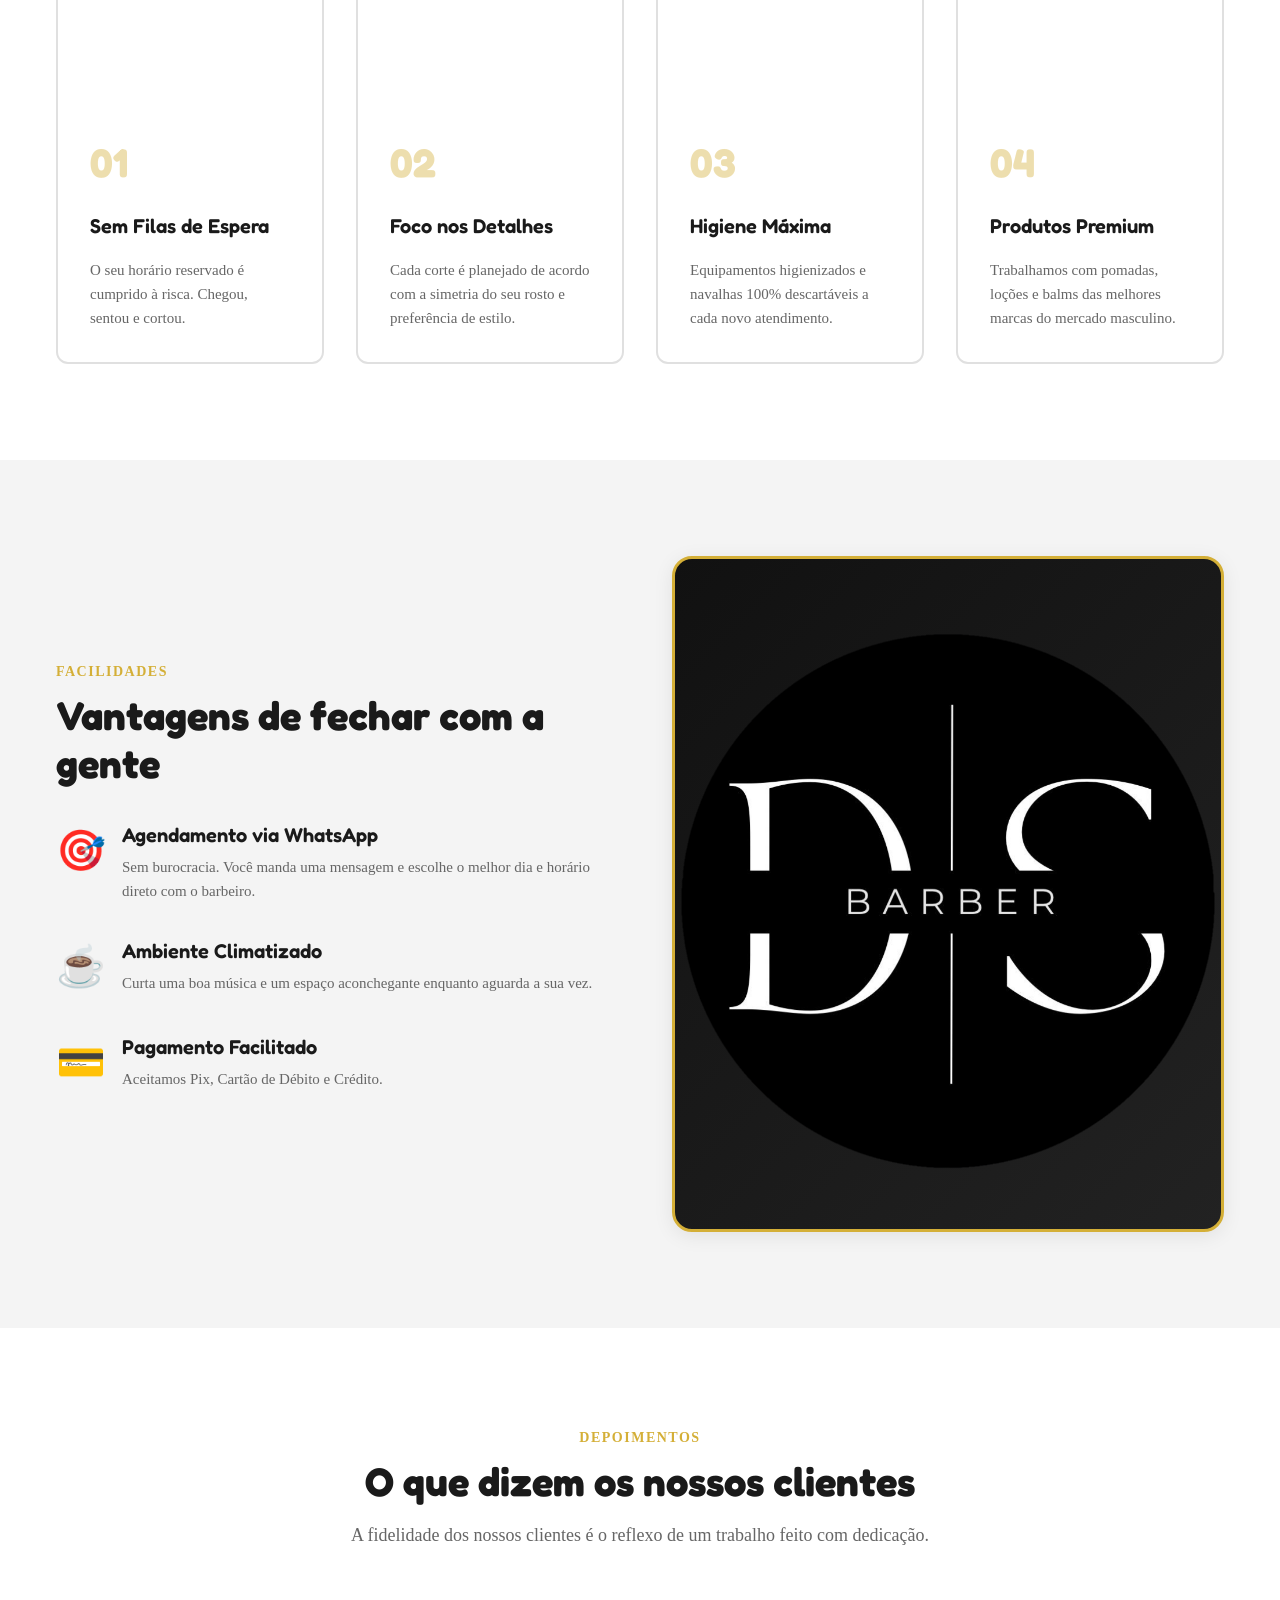
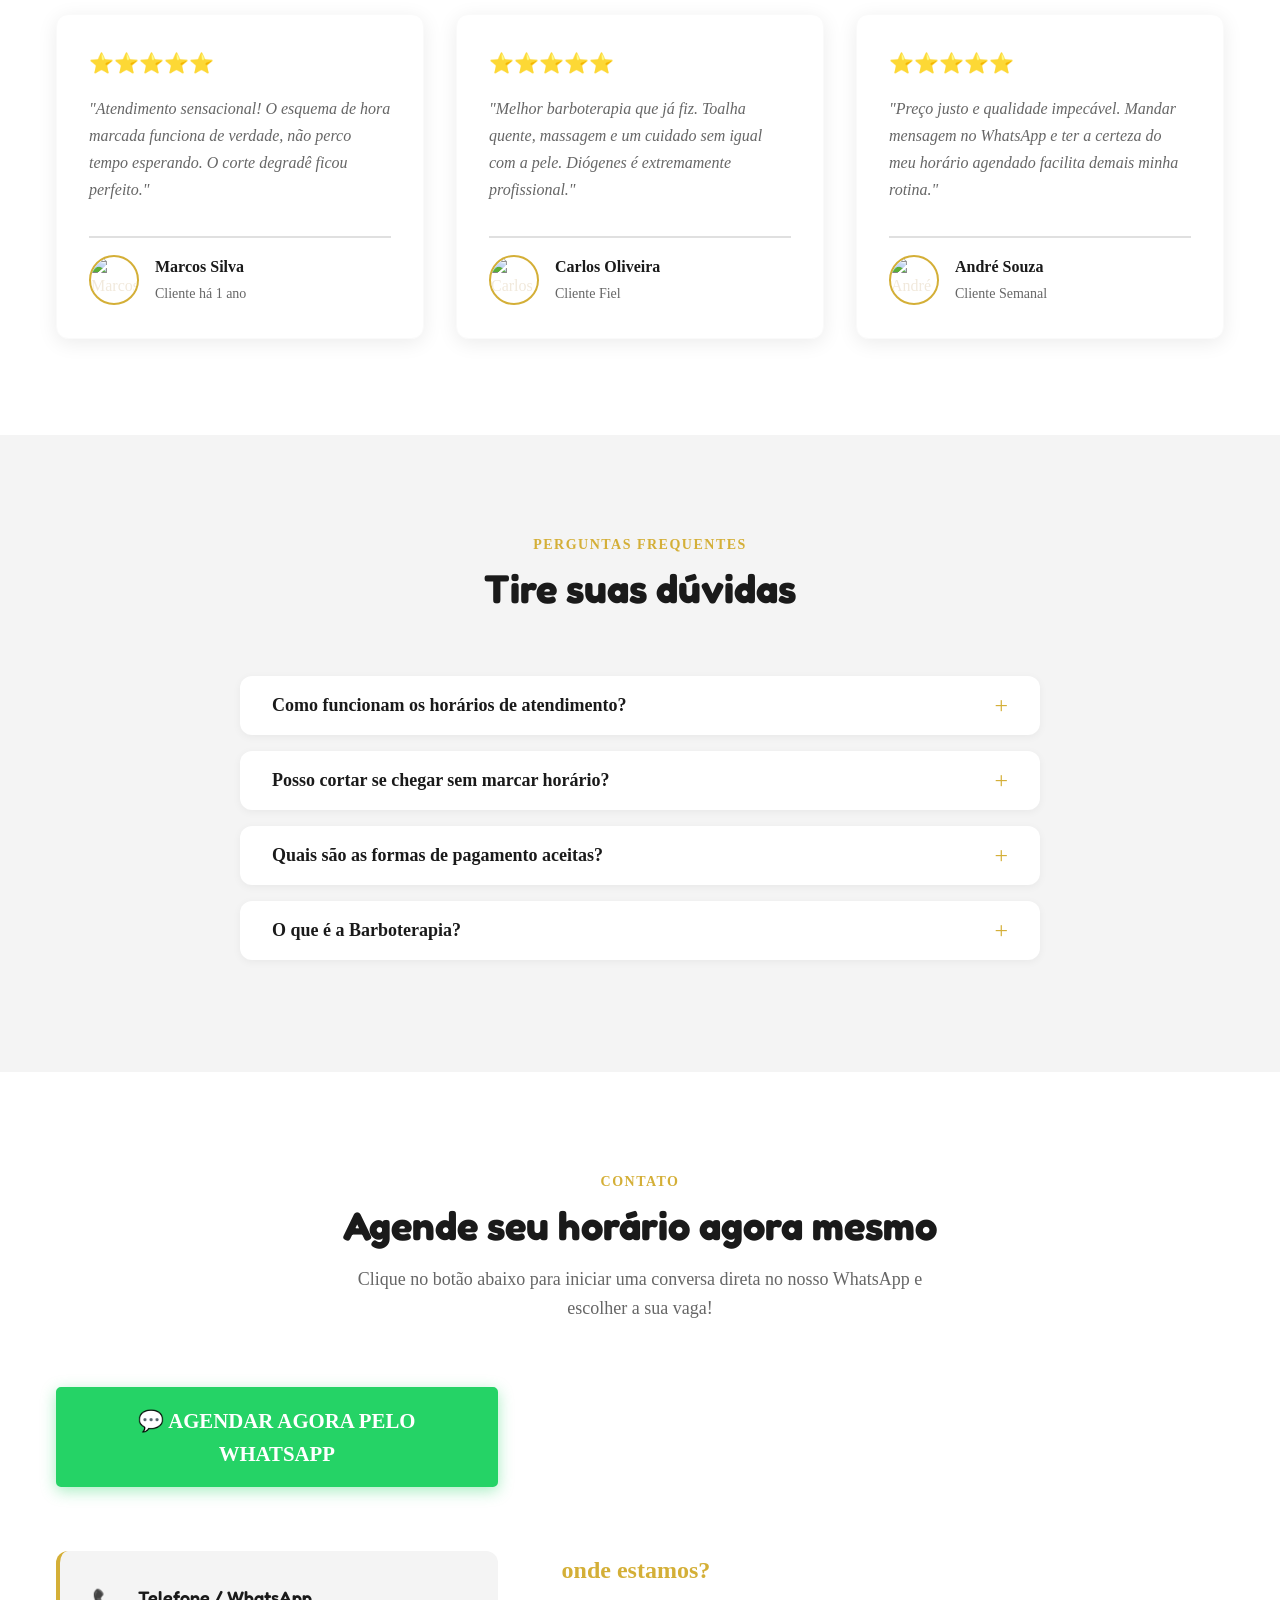
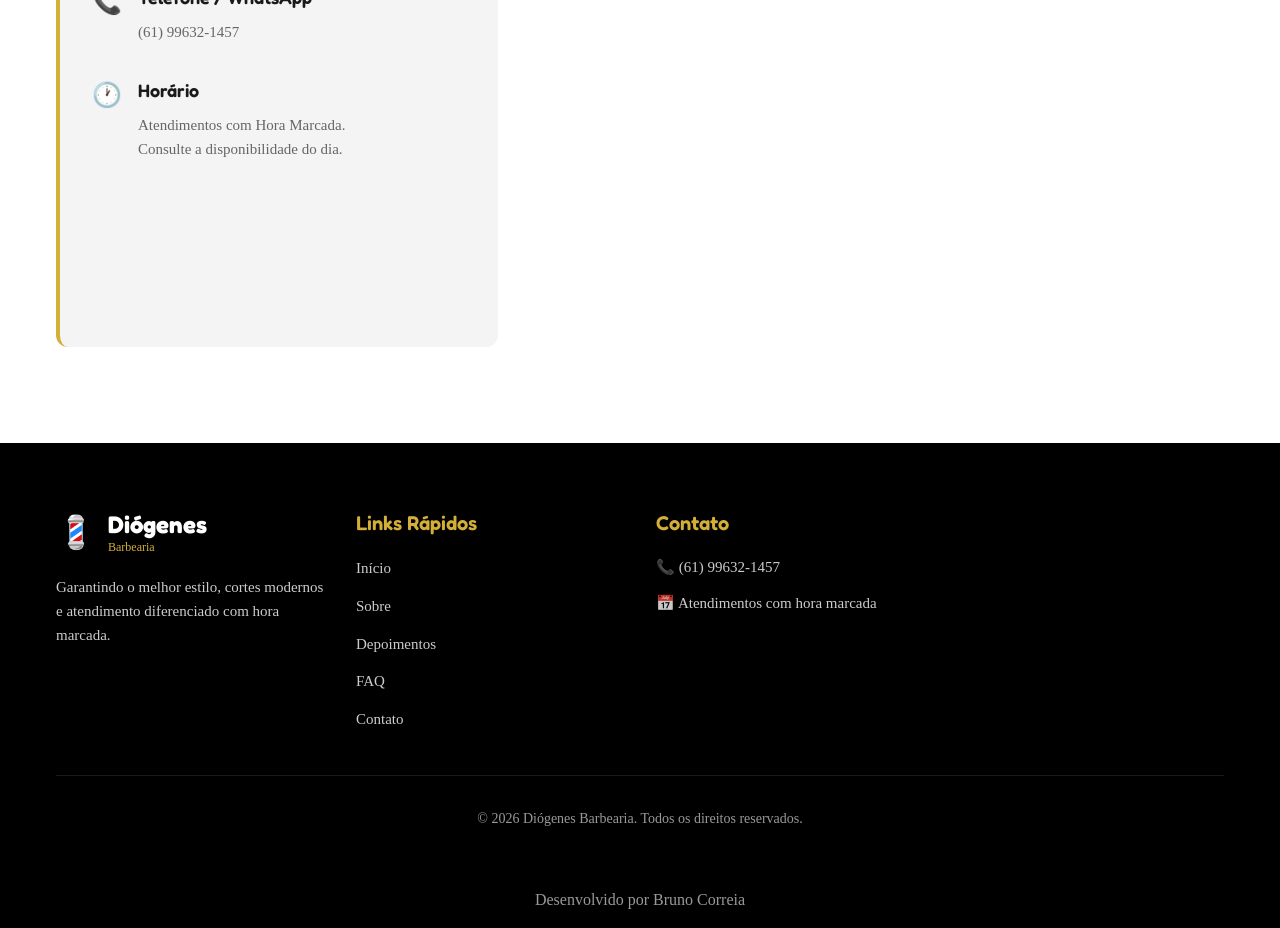
==== commit da9646dd: "adicionado localizacao" ====
--- a/index.html
+++ b/index.html
@@ -561,7 +561,7 @@
             <div class="contato-content">
 
                 <!-- ========== INFORMAÇÕES DE CONTATO ========== -->
-                <div class="contato-info" style="grid-template-columns: 1fr 1fr; display: grid; gap: 20px;">
+                <div class="contato-info" >
 
                     <div class="info-item">
                         <div class="info-icon">📞</div>
@@ -579,6 +579,10 @@
                         </div>
                     </div>
 
+                </div>
+                <div class="box-location">
+                    <h1 class="text-location">onde estamos?</h1>
+                    <iframe src="https://www.google.com/maps/embed?pb=!1m18!1m12!1m3!1d3842.412253859273!2d-47.946327324083995!3d-15.623020518760137!2m3!1f0!2f0!3f0!3m2!1i1024!2i768!4f13.1!3m3!1m2!1s0x935a2f6e9a3ea7c1%3A0x4dc6ed98a0f82f34!2sDIOGENES%20BARBEARIA!5e0!3m2!1spt-BR!2sbr!4v1785720887327!5m2!1spt-BR!2sbr" width="600" height="450" style="border:0;" allowfullscreen="" loading="lazy" referrerpolicy="strict-origin-when-cross-origin"></iframe>
                 </div>
 
             </div>
--- a/style.css
+++ b/style.css
@@ -969,6 +969,15 @@
     background: var(--cor-primaria-escura);
 }
 
+.box-location iframe{
+    width: 100%;
+    height: 350px;
+}
+
+.text-location{
+    color: var(--cor-secundaria)
+}
+
 
 /* ==========================================
    FOOTER
@@ -1079,11 +1088,19 @@
         font-size: 2rem;
     }
 
+    .header-content{
+        gap: 50px;
+    }
+
     .hero-content,
     .sobre-content,
     .beneficios-content {
         grid-template-columns: 1fr;
         gap: var(--espacamento-md);
+    }
+
+    .btn-header {
+        display: none;
     }
 
     .catalogo-mobile {
@@ -1145,10 +1162,6 @@
     /* Header Mobile */
     .menu-toggle {
         display: flex;
-    }
-
-    .btn-header {
-        display: none;
     }
 
     .nav {
@@ -1312,16 +1325,6 @@
     font-size: 1.5rem;
   }
 
-  .back-link::after {
-    content: '';
-    position: absolute;
-    bottom: -5px;
-    width: 0;
-    left: 0;
-    height: 2px;
-    background: var(--cor-secundaria);
-    transition: var(--transicao)
-  }
   .brand{
     font-size: 1.4rem;
     letter-spacing: 0.08em;
@@ -1532,6 +1535,12 @@
   .checkout-btn:hover{ filter: brightness(1.08); }
   .checkout-btn:disabled{ background: var(--line); color: var(--muted); cursor:default; }
 
+  @media (max-width: 920px){
+    .back-link{
+        display: none;
+    }
+  }
+
   @media (max-width: 480px){
     header{ padding: 20px 5vw; }
     main{ padding: 30px 5vw 80px; }
